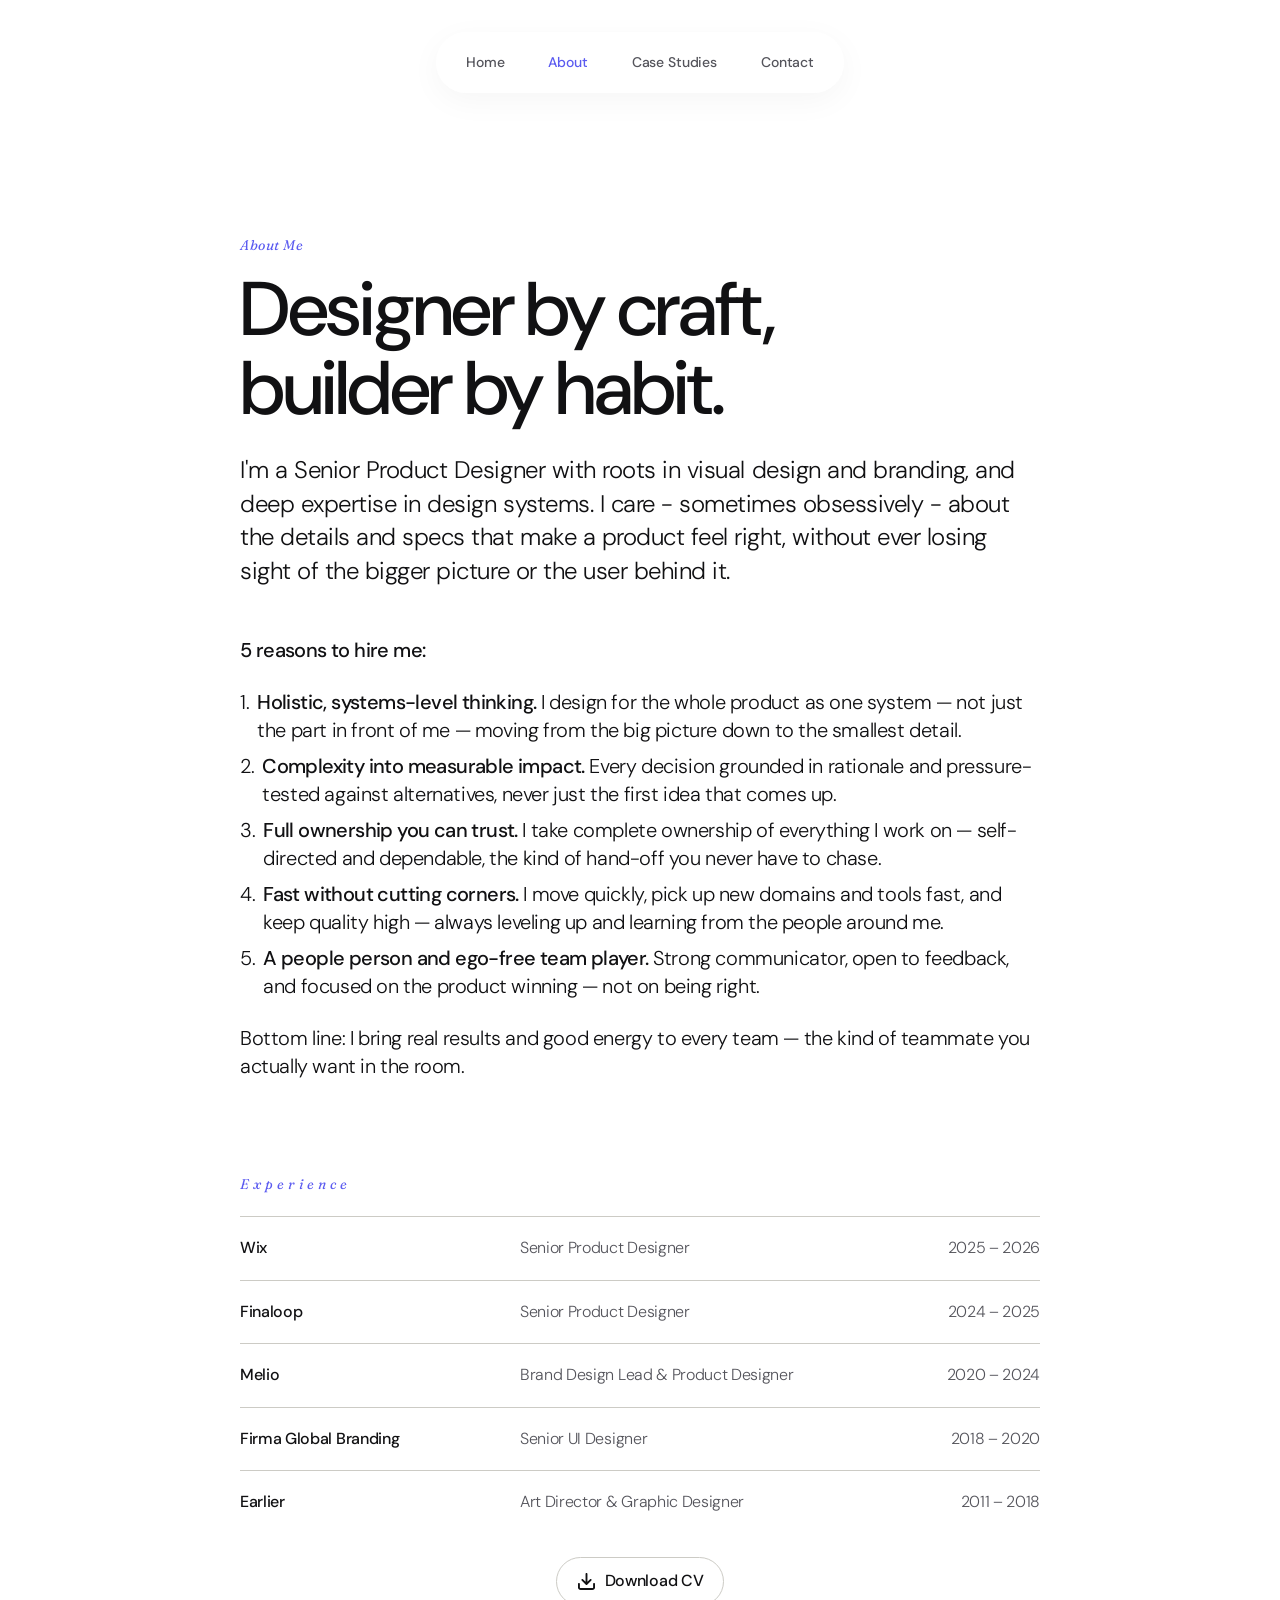
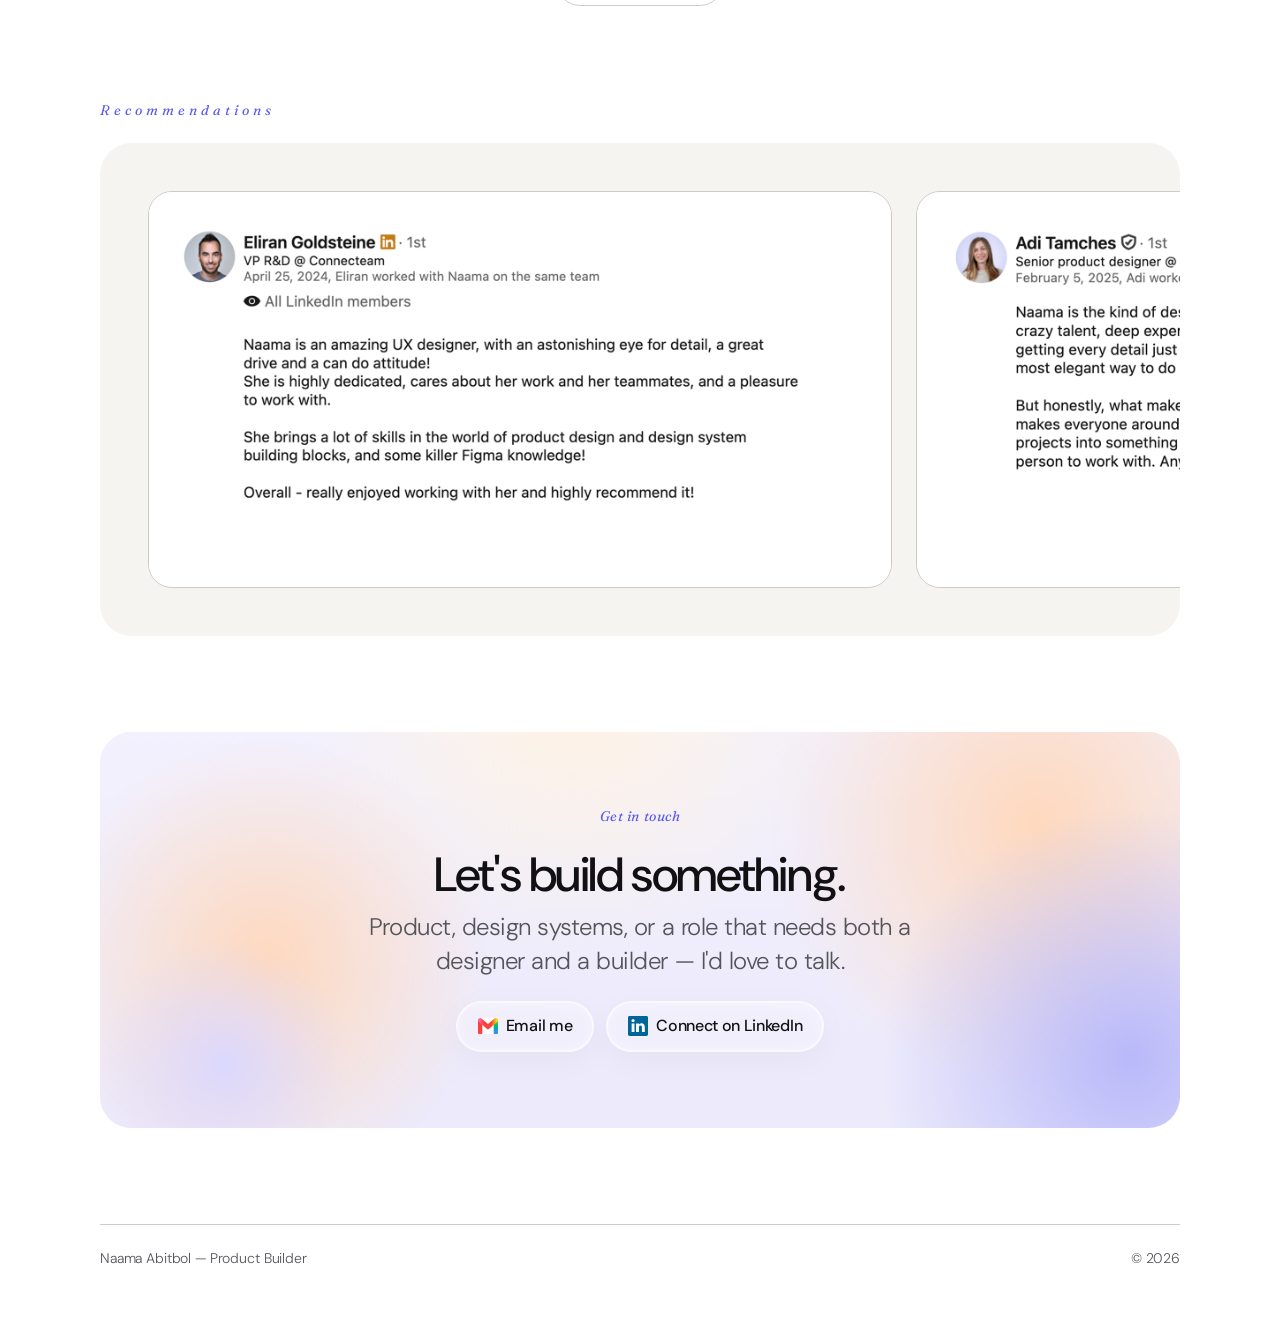
==== about.html @ ee6a1e10 "Hero art: match Figma's 20px side margins; force instant back-scroll (א) Figma sits each header imag" ====
<!DOCTYPE html>
<html lang="en">
<head>
  <meta charset="UTF-8" />
  <meta name="viewport" content="width=device-width, initial-scale=1.0" />
  <title>About — Naama Abitbol</title>
  <link rel="preconnect" href="https://fonts.googleapis.com" />
  <link rel="preconnect" href="https://fonts.gstatic.com" crossorigin />
  <link rel="stylesheet" href="https://fonts.googleapis.com/css2?family=DM+Sans:ital,opsz,wght@0,9..40,300..700;1,9..40,300..700&display=swap" />
  <link rel="stylesheet" href="https://fonts.googleapis.com/css2?family=Fraunces:ital,opsz,SOFT,WONK@1,9..144,0,1&display=swap" />
  <link rel="stylesheet" href="css/tokens.css?v=6" />
  <link rel="stylesheet" href="css/site.css?v=25" />
  <link rel="stylesheet" href="css/components.css?v=7" />
  <link rel="stylesheet" href="css/mobile.css?v=53" />
</head>
<body>

  <div class="nav-wrap">
    <nav class="nav" aria-label="Main">
      <a href="index.html">Home</a>
      <a href="about.html" class="active">About</a>
      <a href="case-studies.html">Case Studies</a>
      <a href="about.html#contact" data-contact-link>Contact</a>
    </nav>
  </div>

  <!-- About intro -->
  <section class="about-intro">
    <div class="heading-block reveal">
      <p class="label-serif">About Me</p>
      <h1 class="h1">Designer by craft, <br />builder by&nbsp;habit.</h1>
    </div>
    <p class="body-1 para reveal">I'm a Senior Product Designer with roots in visual design and branding, and deep expertise in design systems. I care - sometimes obsessively - about the details and specs that make a product feel right, without ever losing sight of the bigger picture or the user behind it.</p>
    <p class="body-2-med reveal" style="margin-top:var(--ml);">5 reasons to hire me:</p>
    <div class="numbered-list reveal">
      <div class="list-item">
        <p class="num">1.</p>
        <p class="text"><strong>Holistic, systems-level thinking.</strong> I design for the whole product as one system — not just the part in front of me — moving from the big picture down to the smallest detail.</p>
      </div>
      <div class="list-item">
        <p class="num">2.</p>
        <p class="text"><strong>Complexity into measurable impact.</strong> Every decision grounded in rationale and pressure-tested against alternatives, never just the first idea that comes up.</p>
      </div>
      <div class="list-item">
        <p class="num">3.</p>
        <p class="text"><strong>Full ownership you can trust.</strong> I take complete ownership of everything I work on — self-directed and dependable, the kind of hand-off you never have to chase.</p>
      </div>
      <div class="list-item">
        <p class="num">4.</p>
        <p class="text"><strong>Fast without cutting corners.</strong> I move quickly, pick up new domains and tools fast, and keep quality high — always leveling up and learning from the people around me.</p>
      </div>
      <div class="list-item">
        <p class="num">5.</p>
        <p class="text"><strong>A people person and ego-free team player.</strong> Strong communicator, open to feedback, and focused on the product winning — not on being right.</p>
      </div>
    </div>
    <p class="body-2 para reveal">Bottom line: I bring real results and good energy to every team — the kind of teammate you actually want in the room.</p>
  </section>

  <!-- Experience -->
  <section class="experience">
    <p class="label-serif reveal">Experience</p>
    <div class="exp-rows reveal">
      <div class="exp-row">
        <p class="company">Wix</p>
        <p class="role">Senior Product Designer</p>
        <p class="years">2025 – 2026</p>
      </div>
      <div class="exp-row">
        <p class="company">Finaloop</p>
        <p class="role">Senior Product Designer</p>
        <p class="years">2024 – 2025</p>
      </div>
      <div class="exp-row">
        <p class="company">Melio</p>
        <p class="role">Brand Design Lead &amp; Product Designer</p>
        <p class="years">2020 – 2024</p>
      </div>
      <div class="exp-row">
        <p class="company">Firma Global Branding</p>
        <p class="role">Senior UI Designer</p>
        <p class="years">2018 – 2020</p>
      </div>
      <div class="exp-row">
        <p class="company">Earlier</p>
        <p class="role">Art Director &amp; Graphic Designer</p>
        <p class="years">2011 – 2018</p>
      </div>
    </div>
    <a class="btn reveal" href="assets/about/Naama Abitbol_CV.pdf" download="Naama Abitbol_CV.pdf"><span class="btn-icon-20"><img src="assets/shared/icons/download-20.svg" alt="" style="width:16.9px;height:16.9px;" /></span>Download CV</a>
  </section>

  <!-- Recommendations -->
  <section class="recs">
    <p class="label-serif reveal">Recommendations</p>
    <div class="reviews reveal">
      <div class="review"><img src="assets/about/Container-1.png" alt="Recommendation 1" loading="lazy" /></div>
      <div class="review"><img src="assets/about/Container-2.png" alt="Recommendation 2" loading="lazy" /></div>
      <div class="review"><img src="assets/about/Container-3.png" alt="Recommendation 3" loading="lazy" /></div>
      <div class="review"><img src="assets/about/Container-4.png" alt="Recommendation 4" loading="lazy" /></div>
      <div class="review"><img src="assets/about/Container.png" alt="Recommendation 5" loading="lazy" /></div>
    </div>
  </section>

  <!-- Contact -->
  <section class="contact-anchor" id="contact">
    <div class="contact-section">
      <div class="contact-content">
        <p class="label-serif">Get in touch</p>
        <div class="contact-body">
          <h2 class="h2-med">Let's build something.</h2>
          <p class="body-1 sub">Product, design systems, or a role that needs both a designer and a builder — I'd love to talk.</p>
        </div>
        <div class="contact-actions">
          <a class="btn btn-plain" href="mailto:naamaabut@gmail.com"><span class="btn-icon-20"><img src="assets/shared/icons/logo-gmail.svg?v=2" alt="" /></span>Email me</a>
          <a class="btn btn-plain" href="https://www.linkedin.com/in/naama-abitbol-475aa8166/" target="_blank" rel="noopener"><span class="btn-icon-20"><img src="assets/shared/icons/logo-linkedin.svg" alt="" /></span>Connect on LinkedIn</a>
        </div>
      </div>
    </div>
  </section>

  <!-- Footer -->
  <div class="footer-margin" style="max-width: 1080px; padding-top: var(--xxl);">
    <footer class="footer">
      <div class="footer-inner">
        <p>Naama Abitbol — Product Builder</p>
        <p>© 2026</p>
      </div>
    </footer>
  </div>

  <script src="js/site.js?v=4"></script>
  <script src="js/fill-button.js"></script>
  <script src="js/contact-glow.js"></script>
  <script src="js/carousel-dots.js"></script>
</body>
</html>
---- css/tokens.css ----
/* ============================================================
   Portfolio 2026 — tokens.css
   1:1 mirror of the Figma file variables (Portfolio-2026,
   hWWzCSASzzsT63rYOD2FqD). Single source of truth — every
   value below traces to a named Figma variable or text style.
   Do not restyle by hand; sync from Figma.
   ============================================================ */

:root {
  /* color */
  --accent: #5B5BF0;          /* accent */
  --ink: #111113;             /* ink */
  --body: #54545B;            /* body */
  --card: #F5F4F1;            /* card */
  --chip: #EFEEEA;            /* chip (Tag Small 329:1299) */
  --line: #CCCBC5;            /* line */
  --pill: #FFFFFF;            /* pill */
  --ground: #FFFFFF;          /* ground */
  --white: #FFFFFF;           /* Basic/White */
  --primary-500: #7547FF;     /* Primary/Primary 500 (Penny DS) */
  --alpha-10: rgba(255, 255, 255, 0.10);  /* Alpha/10% */
  --alpha-25: rgba(255, 255, 255, 0.25);  /* Alpha/25% */
  --alpha-45: rgba(255, 255, 255, 0.45);  /* Alpha/45% */
  --alpha-60: rgba(255, 255, 255, 0.60);  /* Alpha/60% */
  /* glass pills (Navigation 108:1008, Button/Glass 180:1785): inner white rim from top-left + soft inner shade */
  --glass-glow: inset 10px 10px 20px -6px rgba(255, 255, 255, 0.95), inset 30px 30px 60px -10px rgba(255, 255, 255, 0.55), inset -4px -8px 16px -6px rgba(17, 17, 19, 0.06);
  /* frosted-glass recipe: crisp inner highlight + backdrop blur (nav + glass buttons) */
  --glass-bg: rgba(255, 255, 255, 0.20);
  --glass-border-color: rgba(255, 255, 255, 0.60);
  --glass-shadow: inset 0 0 12px rgba(255, 255, 255, 0.3), 0 8px 32px rgba(0, 0, 0, 0.04);
  --glass-blur: blur(12px);

  /* spacing */
  --3xs: 2px;
  --xxs: 4px;
  --xs: 8px;
  --s: 12px;
  --sm: 16px;
  --m: 20px;
  --ml: 24px;
  --l: 32px;
  --xl: 40px;
  --xxl: 48px;
  --max: 72px;

  /* radius */
  --radius-xxs: 4px;
  --radius-xs: 8px;
  --radius-s: 12px;
  --radius-sm: 16px;
  --radius-md: 20px;
  --radius-lg: 24px;
  --radius-xl: 32px;
  --radius-full: 999px;

  /* effects */
  --shadow-card: 0 1px 2px rgba(17, 17, 19, 0.04), 0 12px 40px rgba(17, 17, 19, 0.06);   /* Shadow/Card */
  --shadow-float: 0 6px 16px rgba(30, 25, 60, 0.12), 0 40px 90px rgba(30, 25, 60, 0.28); /* Shadow/Float */
  --shadow-shot: 0 2px 6px rgba(17, 17, 19, 0.08), 0 18px 50px rgba(17, 17, 19, 0.14);   /* Shadow/Shot */
  --shadow-nav: 0 2px 6px rgba(17, 17, 19, 0.08);

  /* hero / contact gradient fills */
  --grad-top: #f3f1fe;
  --grad-bottom: #eceafb;
}

/* ---------- Type ramp (Desktop/*) ---------- */
.display   { font-size: 120px; font-weight: 500; line-height: 1.05; letter-spacing: -0.04em; } /* Desktop/Display */
.h1        { font-size: 76px;  font-weight: 500; line-height: 1.05; letter-spacing: -0.03em; } /* Desktop/Heading/H1 */
.h2        { font-size: 48px;  font-weight: 400; line-height: 1.1;  letter-spacing: -0.01em; } /* Desktop/Heading/H2 */
.h2-med    { font-size: 48px;  font-weight: 500; line-height: 1.1;  letter-spacing: -0.03em; } /* Desktop/Heading/H2 Medium */
.h3        { font-size: 32px;  font-weight: 400; line-height: 1.1;  letter-spacing: -0.02em; } /* Desktop/Heading/H3 */
.h3-med    { font-size: 32px;  font-weight: 500; line-height: 1.1;  letter-spacing: -0.02em; } /* Desktop/Heading/H3 · Medium */
.number    { font-size: 56px;  font-weight: 500; line-height: 1.2;  letter-spacing: -0.03em; } /* Desktop/Number */
.body-1    { font-size: 24px;  font-weight: 300; line-height: 1.4;  letter-spacing: -0.02em; } /* Desktop/Body/Body 1 */
.body-2    { font-size: 20px;  font-weight: 300; line-height: 1.4;  letter-spacing: -0.02em; } /* Desktop/Body/Body 2 */
.body-2-med{ font-size: 20px;  font-weight: 500; line-height: 1.4;  letter-spacing: -0.03em; } /* Desktop/Body/Body 2 Medium */
.body-2-italic { font-size: 20px; font-weight: 300; font-style: italic; line-height: 1.4; letter-spacing: -0.02em; } /* Desktop/Body/Body 2 Italic */
.body-3    { font-size: 16px;  font-weight: 300; line-height: 1.4;  letter-spacing: -0.02em; } /* Desktop/Body/Body 3 */
.body-3-med{ font-size: 16px;  font-weight: 500; line-height: 1.4;  letter-spacing: -0.02em; } /* Desktop/Body/Body 3 Medium */
.label-med { font-size: 14px;  font-weight: 500; line-height: 1.2;  letter-spacing: -0.01em; } /* Desktop/Label/Medium */
.label-reg { font-size: 14px;  font-weight: 300; line-height: 1.4;  letter-spacing: -0.01em; } /* Desktop/Label/Regular */
.caption   { font-size: 12px;  font-weight: 400; line-height: 1.4;  letter-spacing: 0; }       /* Desktop/Label/Caption */
.caption-med { font-size: 12px; font-weight: 500; line-height: 1.4; letter-spacing: 0; }       /* Desktop/Label/Caption Medium */
.label-serif {                                                                                  /* Desktop/Label/Serif */
  font-family: "Fraunces", serif;
  font-style: italic;
  font-size: 14px;
  font-weight: 400;
  line-height: 1.2;
  letter-spacing: 0.04em;
  color: var(--accent);
  font-variation-settings: "SOFT" 0, "WONK" 1;
}
---- css/site.css ----
/* ============================================================
   Portfolio 2026 — site.css
   Layout + shared components. Tokens and the type ramp live in
   tokens.css (1:1 from the Figma variables) — link it first.
   ============================================================ */

/* ---------- Base ---------- */
*, *::before, *::after { box-sizing: border-box; }

html { scroll-behavior: smooth; }

body {
  margin: 0;
  background: var(--ground);
  color: var(--ink);
  font-family: "DM Sans", -apple-system, sans-serif;
  font-optical-sizing: auto;
  -webkit-font-smoothing: antialiased;
  text-rendering: optimizeLegibility;
}

img { display: block; max-width: 100%; }
figure, figcaption { margin: 0; padding: 0; }
p { margin: 0; }
h1, h2, h3, h4 { margin: 0; font-weight: inherit; }
a { color: inherit; text-decoration: none; }
button { font: inherit; border: 0; background: none; padding: 0; cursor: pointer; color: inherit; }

/* ---------- Navigation pill ---------- */
.nav-wrap {
  position: sticky;
  top: 0;
  z-index: 100;
  display: flex;
  justify-content: center;
  align-items: flex-start; /* nav keeps its natural height even in the 0-height overlay variant */
  padding: 32px 0 24px;
  pointer-events: none;
}
.nav-wrap .nav { pointer-events: auto; }
/* overlay variant (Home): fixed so it takes zero flow space — the hero stays full-fold behind it */
.nav-wrap.nav-overlay { position: fixed; top: 0; left: 0; right: 0; height: auto; padding: 32px 0 0; overflow: visible; }
.nav {
  display: flex;
  align-items: center;
  gap: var(--xxs);
  padding: var(--xs);
  background: var(--glass-bg);
  border: 2px solid var(--glass-border-color);
  border-radius: var(--radius-full);
  box-shadow: var(--glass-shadow);
  backdrop-filter: var(--glass-blur);
  -webkit-backdrop-filter: var(--glass-blur);
}
/* .nav a states live in components.css (.Tabs 105:1587) */

/* Buttons + LinkButton live in components.css (180:1618, 178:959) */

/* ---------- Project Card ---------- */
/* Project Card — Figma 329:8184 (rest / hover / pressed) */
.project-card {
  flex: 1 1 0;
  min-width: 1px;
  display: flex;
  flex-direction: column;
}
.project-card:focus:not(:focus-visible) { outline: none; }
/* cover: rounded image; shadow lifts on hover, presses in on click */
.project-card .cover {
  height: 300px;
  border-radius: var(--radius-md);
  background: linear-gradient(to bottom, var(--grad-top), var(--grad-bottom));
  overflow: hidden;
  transition: box-shadow 0.3s ease;
}
.project-card:hover .cover { box-shadow: 0 12px 40px rgba(17, 17, 19, 0.06), 0 1px 2px rgba(17, 17, 19, 0.04); }
.project-card:active .cover { box-shadow: 0 2px 4px rgba(17, 17, 19, 0.08); }
.project-card .cover img { width: 100%; height: 100%; object-fit: cover; transition: transform 0.5s cubic-bezier(0.2, 0.7, 0.2, 1); }
.project-card:hover .cover img { transform: scale(1.03); }
/* composed cover: project shot floating over the gradient */
.project-card .cover.cover-shot { position: relative; }
.project-card .cover.cover-shot img {
  position: absolute;
  left: 50%;
  top: 36px;
  transform: translateX(-50%);
  width: 78%;
  height: auto;
  border-radius: 12px;
  box-shadow: 0 24px 60px rgba(30, 25, 60, 0.22), 0 2px 6px rgba(30, 25, 60, 0.08);
  object-fit: initial;
}
.project-card:hover .cover.cover-shot img { transform: translateX(-50%) translateY(-6px); }
/* phone-style cover: tall portrait shots */
.project-card .cover.cover-shot.cover-phone img { width: 38%; }
/* body: no fill, top padding only */
.project-card .card-body {
  display: flex;
  flex-direction: column;
  align-items: flex-start;
  gap: var(--sm);
  padding-top: var(--ml);
}
.project-card .card-head { display: flex; flex-direction: column; align-items: flex-start; gap: var(--xxs); width: 100%; }
.project-card .card-title-row { display: flex; align-items: center; gap: 10px; width: 100%; }
.project-card .text-block { flex: 1 1 0; min-width: 1px; display: flex; flex-direction: column; align-items: flex-start; gap: var(--xxs); }
.project-card .card-body .desc { color: var(--body); }
/* arrow button: hidden at rest, fades in (bordered) on hover, dark-filled on press */
.project-card .card-arrow {
  flex: none;
  width: 40px; height: 40px;
  border-radius: var(--radius-full);
  display: grid; place-items: center;
  border: 1px solid var(--line);
  background: transparent;
  opacity: 0; transform: translateY(-2px);
  transition: opacity 0.25s ease, transform 0.25s ease, background-color 0.2s ease, border-color 0.2s ease;
}
.project-card .card-arrow img { width: 16px; height: 16px; transition: filter 0.2s ease; }
.project-card:hover .card-arrow { opacity: 1; transform: none; }
.project-card:active .card-arrow { background: var(--ink); border-color: var(--ink); }
.project-card:active .card-arrow img { filter: invert(1); }
.project-card .card-tags { display: flex; gap: var(--xs); align-items: center; flex-wrap: wrap; }

/* ---------- Contact section ---------- */
.contact-anchor {
  width: 100%;
  max-width: 1160px;
  margin: 0 auto;
  padding: var(--xxl) var(--xl);
}
.contact-section {
  position: relative;
  height: 396px;
  border-radius: var(--radius-xl);
  overflow: hidden;
  background:
    radial-gradient(closest-side at 38% -6%, rgba(255, 243, 226, 1), rgba(255, 243, 226, 0) 78%),
    radial-gradient(closest-side at 82% 28%, rgba(255, 217, 190, 0.9), rgba(255, 217, 190, 0) 75%),
    radial-gradient(closest-side at 12% 48%, rgba(255, 217, 190, 0.75), rgba(255, 217, 190, 0) 75%),
    radial-gradient(closest-side at 6% 84%, rgba(220, 217, 255, 0.9), rgba(220, 217, 255, 0) 78%),
    radial-gradient(closest-side at 90% 88%, rgba(185, 185, 250, 0.95), rgba(185, 185, 250, 0) 80%),
    linear-gradient(to bottom, var(--grad-top), var(--grad-bottom));
}
.contact-canvas { position: absolute; inset: 0; width: 100%; height: 100%; }
.contact-content {
  position: absolute;
  inset: 0;
  z-index: 1;
  display: flex;
  flex-direction: column;
  align-items: center;
  justify-content: center;
  gap: var(--ml);
  text-align: center;
}
.contact-content .contact-body {
  display: flex;
  flex-direction: column;
  gap: var(--xs);
  max-width: 560px;
}
.contact-content .sub { color: var(--body); }
.contact-actions { display: flex; gap: 12px; }

/* ---------- Footer ---------- */
.footer-margin { width: 100%; margin: 0 auto; padding-top: var(--max); }
/* Figma Footer 274:7895 — border + labels share the wrapper's 1080px box, no inner padding */
.footer {
  background: #fff;
  border-top: 1px solid var(--line);
  padding: var(--ml) 0 var(--max);
}
.footer-inner {
  display: flex;
  align-items: center;
  justify-content: space-between;
  padding: 0;
  font-size: 14px;
  font-weight: 300;
  line-height: 1.4;
  letter-spacing: -0.01em;
  color: var(--body);
}

/* ---------- Scroll reveal (micro) ---------- */
.reveal {
  opacity: 0;
  transform: translateY(24px);
  transition: opacity 0.7s ease, transform 0.7s cubic-bezier(0.2, 0.7, 0.2, 1);
}
.reveal.in { opacity: 1; transform: none; }

@media (prefers-reduced-motion: reduce) {
  .reveal { opacity: 1; transform: none; transition: none; }
  html { scroll-behavior: auto; }
}

/* ============================================================
   HOME
   ============================================================ */
.hero {
  position: relative;
  /* full fold at every viewport (svh = stable height under mobile browser chrome) */
  height: 100vh;
  height: 100svh;
  min-height: 480px;
  overflow: hidden;
  background: linear-gradient(to bottom, var(--grad-top), var(--grad-bottom));
}
.hero-canvas { position: absolute; inset: 0; width: 100%; height: 100%; }
/* CSS fallback glows if canvas JS fails; hidden once canvas is live */
.hero-glows { position: absolute; inset: 0; pointer-events: none; }
.hero.canvas-live .hero-glows { display: none; }
.hero-glows .glow { position: absolute; border-radius: 50%; filter: blur(60px); }
.glow-cream       { left: 12.5%; top: -25.7%; width: 62.5%; height: 91%;  background: rgba(255, 243, 226, 0.9); }
.glow-peach       { left: 52.8%; top: 5.7%;   width: 52.8%; height: 80%;  background: rgba(255, 217, 190, 0.8); }
.glow-peach-2     { left: -6.3%; top: 23.7%;  width: 52.8%; height: 80%;  background: rgba(255, 217, 190, 0.8); }
.glow-lilac       { left: -11.1%; top: 40%;   width: 47.2%; height: 85.7%; background: rgba(220, 217, 255, 0.9); }
.glow-periwinkle  { left: 68.1%; top: 60%;    width: 38.9%; height: 62.9%; background: rgba(185, 185, 250, 0.9); }


.hero-intro {
  position: absolute;
  left: 50%;
  top: 50%;
  transform: translate(-50%, -50%);
  width: min(1080px, 90%);
  display: flex;
  flex-direction: column;
  align-items: center;
  gap: var(--sm);
  text-align: center;
  z-index: 10;
  pointer-events: none;
}
.hero-profile {
  width: 120px;
  height: 120px;
  border-radius: var(--radius-full);
  object-fit: cover;
  box-shadow: 0 40px 90px rgba(30, 25, 60, 0.28), 0 6px 16px rgba(30, 25, 60, 0.12);
}
.hero-lines {
  display: flex;
  flex-direction: column;
  gap: var(--3xs);
  width: 100%;
}

/* hero header entrance (preserved animation language) */
.hero-profile,
.hero-intro .line-1,
.hero-intro .line-2 {
  opacity: 0;
  transform: translateY(28px);
  animation: hero-rise 0.9s cubic-bezier(0.16, 1, 0.3, 1) forwards;
}
.hero-intro .line-1 { animation-delay: 0.08s; }
.hero-intro .line-2 { animation-delay: 0.18s; }
@keyframes hero-rise {
  to { opacity: 1; transform: none; }
}

/* physics chips canvas sits above gradient, below nav */
.chips-canvas { position: absolute; inset: 0; width: 100%; height: 100%; z-index: 20; }
/* hidden DOM chips used for measurement / no-JS fallback */
.chips-measure {
  position: absolute;
  top: 0; left: 0;
  visibility: hidden;
  pointer-events: none;
  display: flex;
  flex-wrap: wrap;
  gap: var(--xs);
}
.logo-chip {
  display: inline-flex;
  align-items: center;
  gap: var(--s);
  padding: var(--xs) var(--ml) var(--xs) var(--xs);
  border-radius: var(--radius-full);
  background: rgba(255, 255, 255, 0.45);
  box-shadow: 0 2px 6px rgba(17, 17, 19, 0.08);
  white-space: nowrap;
}
.logo-chip .logo-circle {
  width: 64px; height: 64px;
  border-radius: 50%;
  background: #fff;
  display: grid;
  place-items: center;
  flex: none;
  overflow: hidden;
}
.logo-chip .logo-circle img { width: 34.9px; height: 34.9px; object-fit: contain; }
.logo-chip .logo-plain { width: 64px; height: 64px; flex: none; }
.logo-chip .logo-plain img { width: 100%; height: 100%; }
.logo-chip .chip-label {
  font-size: 32px;
  font-weight: 500;
  line-height: 1.1;
  letter-spacing: -0.02em;
  color: var(--ink);
}
/* reduced-motion fallback: chips shown as a static row at the hero base */
.chips-measure.chips-static {
  visibility: visible;
  top: auto;
  bottom: var(--ml);
  left: 50%;
  transform: translateX(-50%) scale(0.62);
  transform-origin: bottom center;
  width: 150%;
  justify-content: center;
  z-index: 20;
}

/* Selected work */
.selected-work {
  background: #fff;
  display: flex;
  flex-direction: column;
  align-items: center;
  gap: var(--xxl);
  padding: var(--max) 0 0;
}
.home-bio {
  max-width: 800px;
  width: 100%;
  padding: var(--xxl) 0;
  display: flex;
  flex-direction: column;
  align-items: center;
  gap: var(--xxl);
}
.home-bio p { color: var(--ink); text-align: left; width: 100%; } /* Figma 190:1072 */
.work-content {
  width: 100%;
  max-width: 1160px;
  padding: 0 var(--xl);
  display: flex;
  flex-direction: column;
  align-items: center;
  gap: var(--ml);
}
.work-content .btn { margin-top: var(--ml); }
.work-header {
  width: 100%;
  max-width: 1080px;
  display: flex;
  flex-direction: column;
  align-items: flex-start;
  gap: var(--sm);
}
.work-cards {
  width: 100%;
  max-width: 1080px;
  display: flex;
  align-items: stretch;
  gap: var(--xxl);
}

/* ============================================================
   ABOUT
   ============================================================ */
.about-intro {
  width: 100%;
  max-width: 800px;
  margin: 0 auto;
  padding: 120px 0 var(--xxl);
  display: flex;
  flex-direction: column;
  gap: var(--ml);
}
.about-intro .heading-block { display: flex; flex-direction: column; gap: var(--sm); }
.about-intro p.para { color: var(--ink); }
.about-intro .body-2-med { font-size: 20px; font-weight: 500; line-height: 1.4; letter-spacing: -0.03em; color: var(--ink); }

.numbered-list { display: flex; flex-direction: column; gap: var(--xs); }
.numbered-list .list-item { display: flex; gap: var(--xs); align-items: flex-start; }
.numbered-list .num { font-size: 20px; font-weight: 300; line-height: 1.4; letter-spacing: -0.02em; color: var(--ink); white-space: nowrap; }
.numbered-list .text { flex: 1; font-size: 20px; font-weight: 300; line-height: 1.4; letter-spacing: -0.02em; color: var(--ink); }
.numbered-list .text strong { font-weight: 500; letter-spacing: -0.03em; }

/* Recommendations strip */
.recs {
  width: 100%;
  max-width: 1160px;
  margin: 0 auto;
  padding: var(--xxl) var(--xl);
  display: flex;
  flex-direction: column;
  gap: var(--ml);
}
.recs .label-serif { letter-spacing: 4px; }
.reviews {
  background: var(--card);
  border-radius: var(--radius-xl);
  padding: var(--xxl);
  display: flex;
  gap: var(--ml);
  overflow-x: auto;
  scroll-snap-type: x mandatory;
  /* keep snap points inside the 48px padding (otherwise the first card snaps flush to the edge) */
  scroll-padding: 0 var(--xxl);
  -webkit-overflow-scrolling: touch;
}
.reviews::-webkit-scrollbar { height: 8px; }
.reviews::-webkit-scrollbar-thumb { background: var(--line); border-radius: 999px; }
.reviews .review {
  flex: none;
  width: 744px;
  max-width: 82vw;
  border: 1px solid var(--line);
  border-radius: var(--radius-lg);
  overflow: hidden;
  scroll-snap-align: start;
  background: #fff;
}
.reviews .review img { display: block; width: 100%; height: auto; }

.experience {
  width: 100%;
  max-width: 800px;
  margin: 0 auto;
  padding: var(--xxl) 0;
  display: flex;
  flex-direction: column;
  align-items: center;
  gap: var(--ml);
}
.experience .label-serif { width: 100%; letter-spacing: 4px; }
.exp-rows { width: 100%; }
.exp-row {
  display: flex;
  align-items: flex-start;
  padding: 20px 0;
  border-top: 1px solid var(--line);
  font-size: 16px;
  line-height: 1.4;
  letter-spacing: -0.02em;
  transition: background-color 0.25s ease;
}
.exp-row:hover { background: linear-gradient(to right, transparent, rgba(245, 244, 241, 0.8) 12%, rgba(245, 244, 241, 0.8) 88%, transparent); }
.exp-row .company { width: 280px; font-weight: 500; color: var(--ink); }
.exp-row .role { flex: 1; font-weight: 300; color: var(--body); }
.exp-row .years { width: 120px; text-align: right; font-weight: 300; color: var(--body); }

/* ============================================================
   CASE STUDIES
   ============================================================ */
.cs-header {
  width: 100%;
  max-width: 800px;
  margin: 0 auto;
  padding: 120px 0 var(--xxl);
  display: flex;
  flex-direction: column;
  gap: var(--ml);
}
.cs-header .heading-block { display: flex; flex-direction: column; gap: var(--sm); }
.cs-header .sub { color: var(--ink); }
.cs-grid {
  width: 100%;
  max-width: 1160px;
  margin: 0 auto;
  padding: var(--xxl) var(--xl);
  display: flex;
  flex-direction: column;
  align-items: center;
  gap: var(--xxl);
}
.cs-row {
  width: 100%;
  max-width: 1080px;
  display: flex;
  align-items: stretch;
  gap: var(--xxl);
}
/* last row with a single card keeps half width, left-aligned */
.cs-row.single { justify-content: flex-start; }
.cs-row.single .project-card { flex: 0 1 calc((100% - var(--xxl)) / 2); }

/* ============================================================
   Responsive — mobile adaptation from the same tokens
   ============================================================ */
@media (max-width: 900px) {
  .display { font-size: 64px; letter-spacing: -0.05em; }
  .h1 { font-size: 48px; }
  .h2, .h2-med { font-size: 36px; }
  .body-1 { font-size: 20px; }

  .work-cards, .cs-row { flex-direction: column; }
  .home-bio, .about-intro, .experience, .cs-header { padding-left: var(--ml); padding-right: var(--ml); }
  .footer { width: calc(100% - 48px); margin: 0 auto; }
  .contact-anchor { padding: 0 var(--ml); }
  .contact-content { padding: 0 var(--ml); }
  .contact-content .contact-body { max-width: 100%; }
  .contact-actions { flex-wrap: wrap; justify-content: center; }
  .exp-row { flex-wrap: wrap; gap: 4px; }
  .exp-row .company { width: 100%; }
  .exp-row .role { flex: 1 1 auto; }
  .exp-row .years { width: auto; }
}
@media (max-width: 540px) {
  .display { font-size: 48px; letter-spacing: -0.03em; }
  .h1 { font-size: 40px; }
  .h2, .h2-med { font-size: 32px; }
  .h3, .h3-med { font-size: 24px; }
  .body-1 { font-size: 20px; }
  .hero-profile { width: 96px; height: 96px; }
  .nav a { padding: var(--s) var(--sm); }
  .contact-section { height: auto; padding: var(--max) 0; }
  .contact-content { position: relative; inset: auto; padding: 0 var(--sm); }
  .contact-actions { flex-wrap: wrap; justify-content: center; }
}

/* ---------- Small phones (iPhone 13+, Android 360-430) ---------- */
@media (max-width: 400px) {
  .nav { gap: 0; padding: 6px; }
  .nav a { padding: 10px 12px; font-size: 13px; }
}
@media (max-width: 480px) {
  .about-intro { padding-top: 96px; }
  .cs-header { padding-top: 96px; }
  .home-bio p { text-align: left; }
  .selected-work { padding-top: var(--xxl); }
  .work-cards { flex-direction: column; }
  .reviews { padding: var(--sm); gap: var(--sm); scroll-padding: 0 var(--sm); }
  .reviews .review { max-width: 88vw; }
  .recs { padding: var(--l) var(--sm); }
  .contact-anchor { padding: var(--l) var(--sm); }
  .footer { width: calc(100% - 32px); margin: 0 auto; padding: var(--ml) 0 var(--l); }
  .footer-margin { padding-top: var(--l) !important; }
  .exp-row { font-size: 15px; }
  .cs-grid { padding: var(--l) var(--sm); }
  .cs-row { flex-direction: column; }
}
---- css/components.css ----
/* ============================================================
   Portfolio 2026 — components.css
   Component library, 1:1 from the Figma "Components" section
   (158:237). Every state below maps to a Figma variant:
   - Button        180:1618  Size=Small/Large · Type=Default/Glass · State=Default/Hover
   - .Tabs         105:1587  State=Default/Hover/selected
   - LinkButton    178:959   State=Default/Hover/Pressed
   - ButtonIcon    107:1702  State=Default/hover/pressed
   - Tag           103:17773 · Coaunter 106:1606
   Hover fill animation (cursor-origin clip-path) — js/fill-button.js.
   ============================================================ */

/* ---------- Button (pill) ---------- */
.btn {
  display: inline-flex;
  align-items: center;
  gap: var(--xs);
  padding: var(--s) var(--m);
  border-radius: var(--radius-full);
  background: var(--pill);
  border: 1px solid var(--line);
  font-size: 16px;
  font-weight: 500;
  line-height: 1.4;
  letter-spacing: -0.02em;
  color: var(--ink);
  position: relative;
  overflow: hidden;
  isolation: isolate;
  cursor: pointer;
  -webkit-tap-highlight-color: transparent;
  transition: color 0.2s ease, border-color 0.2s ease, transform 0.18s cubic-bezier(0.2, 0.7, 0.3, 1.2);
}
/* Size=Large */
.btn.btn-lg { padding: var(--s) var(--ml); gap: var(--s); font-size: 24px; }
/* cursor-origin fill layer (js/fill-button.js) */
.btn .btn-fill {
  position: absolute;
  inset: 0;
  z-index: 0;
  background: var(--ink);
  clip-path: circle(0px at 50% 50%);
  pointer-events: none;
  will-change: clip-path;
}
.btn .btn-label {
  position: relative;
  z-index: 1;
  display: inline-flex;
  align-items: center;
  gap: inherit;
}
/* State=Hover (Type=Default): ink fill, ground label */
.btn:hover { color: var(--ground); }
.btn:hover .btn-icon img,
.btn:hover .btn-icon-20 img { filter: invert(1); }
.btn .btn-icon img, .btn .btn-icon-20 img { transition: filter 0.2s ease; }
.btn:active { transform: scale(0.97); }
/* Type=Glass: transparent → pill-white fill on hover; brand icons stay colored */
/* Glass (180:1785): glass pill — Alpha/10 fill + inner rim glow, like the Navigation pills */
.btn.btn-plain {
  background: var(--glass-bg);
  border: 2px solid var(--glass-border-color);
  color: var(--ink);
  box-shadow: var(--glass-shadow);
  backdrop-filter: var(--glass-blur);
  -webkit-backdrop-filter: var(--glass-blur);
}
.btn.btn-plain .btn-fill { background: var(--pill); }
.btn.btn-plain:hover { color: var(--ink); }
.btn.btn-plain:hover .btn-icon img,
.btn.btn-plain:hover .btn-icon-20 img { filter: none; }
/* fallback when JS didn't attach the fill layer */
.btn:not(.has-fill):hover { background: var(--ink); }
.btn.btn-plain:not(.has-fill):hover { background: var(--pill); }

.btn .btn-icon { width: 16px; height: 16px; display: grid; place-items: center; flex: none; }
.btn .btn-icon img { width: 100%; height: 100%; }
.btn .btn-icon-20 { width: 20px; height: 20px; display: grid; place-items: center; flex: none; }
.btn .btn-icon-20 img { width: 100%; height: 100%; object-fit: contain; }
.btn:hover .arrow-nudge { transform: translateX(2px); }
.arrow-nudge { transition: transform 0.2s ease; }

/* ---------- .Tabs (navigation items) ---------- */
.nav a {
  display: block;
  padding: var(--s) var(--m);
  border-radius: var(--radius-full);
  font-size: 14px;
  font-weight: 500;
  line-height: 1.2;
  letter-spacing: -0.01em;
  color: var(--body);
  transition: color 0.2s ease, background-color 0.2s ease, transform 0.15s ease;
}
/* State=Hover: ink text (no background, per 184:2236) */
.nav a:hover { color: var(--ink); }
.nav a:active { transform: scale(0.96); }
/* State=selected */
.nav a.active { background: var(--alpha-60); color: var(--accent); }

/* ---------- LinkButton (Read case study) ---------- */
.link-btn {
  display: inline-flex;
  align-items: center;
  gap: var(--xxs);
  font-size: 14px;
  font-weight: 500;
  line-height: 1.2;
  letter-spacing: -0.01em;
  color: var(--ink);
  transition: color 0.15s ease;
}
.link-btn .icon { width: 16px; height: 16px; display: grid; place-items: center; transition: transform 0.2s ease; }
/* arrow as currentColor mask so it follows the label color in every state (Figma 178:956) */
.link-btn .icon img { display: none; }
.link-btn .icon::after {
  content: '';
  width: 10.83px; height: 10.83px;
  background: currentColor;
  -webkit-mask: url("../assets/shared/icons/arrow-right-s.svg") center / contain no-repeat;
  mask: url("../assets/shared/icons/arrow-right-s.svg") center / contain no-repeat;
}
/* State=Hover: arrow nudge only (no underline) */
.link-btn, .link-btn:hover, .link-btn:active,
.project-card:hover .link-btn, .project-card:active .link-btn { text-decoration: none; }
.link-btn:hover .icon, .project-card:hover .link-btn .icon { transform: translateX(3px); }
/* State=Pressed: accent label + accent arrow (no underline) */
.link-btn:active, .project-card:active .link-btn { color: var(--accent); }

/* ---------- Scroll arrows for sideways galleries ---------- */
.scroll-wrap { position: relative; width: 100%; --fade-bg: var(--card); }
/* soft edge fade (in the card's bg color) so scrollable content doesn't cut off sharply */
.scroll-wrap::before, .scroll-wrap::after {
  content: ''; position: absolute; top: 0; bottom: 0; width: 64px;
  z-index: 4; pointer-events: none; opacity: 0; transition: opacity 0.25s ease;
}
.scroll-wrap::before { left: 0; background: linear-gradient(to right, var(--fade-bg), rgba(0,0,0,0)); }
.scroll-wrap::after { right: 0; background: linear-gradient(to left, var(--fade-bg), rgba(0,0,0,0)); }
.scroll-wrap.can-prev::before { opacity: 1; }
.scroll-wrap.can-next::after { opacity: 1; }
.scroll-arrow {
  position: absolute; top: 50%; transform: translateY(-50%);
  z-index: 5;
  width: 40px; height: 40px;
  border: 0; border-radius: var(--radius-full);
  background: rgba(255, 255, 255, 0.85);
  box-shadow: var(--shadow-nav);
  display: grid; place-items: center;
  cursor: pointer;
  opacity: 0; pointer-events: none;
  transition: opacity 0.25s ease, background-color 0.2s ease;
}
.scroll-arrow.show { opacity: 1; pointer-events: auto; }
.scroll-arrow:hover { background: #fff; }
.scroll-arrow.prev { left: 12px; }
.scroll-arrow.next { right: 12px; }
.scroll-arrow::after {
  content: '';
  width: 16px; height: 16px;
  background: var(--ink);
  -webkit-mask: url("../assets/shared/icons/arrow-right-16.svg") center / contain no-repeat;
  mask: url("../assets/shared/icons/arrow-right-16.svg") center / contain no-repeat;
}
.scroll-arrow.prev::after {
  -webkit-mask-image: url("../assets/shared/icons/arrow-left-16.svg");
  mask-image: url("../assets/shared/icons/arrow-left-16.svg");
}

/* ---------- ButtonIcon (40px circle, back arrow) ---------- */
.btn-icon-40 {
  width: 40px; height: 40px;
  border-radius: var(--radius-full);
  display: grid;
  place-items: center;
  flex: none;
  background: rgba(0, 0, 0, 0);
  transition: background-color 0.2s ease, border-color 0.2s ease, transform 0.15s cubic-bezier(0.2, 0.7, 0.3, 1.2);
}
/* Style=glass (107:1702 default): transparent → hover white 45% → pressed white 85% */
.page-nav:hover .btn-icon-40, .btn-icon-40:hover { background: var(--alpha-45); }
.page-nav:active .btn-icon-40, .btn-icon-40:active { background: rgba(255, 255, 255, 0.85); }
/* press micro-feedback (both styles), like the other buttons */
.btn-icon-40:active { transform: scale(0.92); }
/* Style=default (107:1701): bordered → hover chip → pressed line */
.btn-icon-40.style-default { border: 1px solid var(--line); background: transparent; }
.btn-icon-40.style-default:hover { background: var(--chip); border-color: var(--chip); }
.btn-icon-40.style-default:active { background: var(--line); border-color: var(--line); }

/* ---------- Tag ---------- */
.tag {
  display: inline-flex;
  align-items: center;
  justify-content: center;
  height: 33px;
  padding: var(--xs) var(--s);
  border-radius: var(--radius-full);
  background: var(--alpha-45);
  font-size: 14px;
  font-weight: 500;
  line-height: 1.2;
  letter-spacing: -0.01em;
  color: var(--body);
  white-space: nowrap;
}

/* ---------- Tag Small (329:1299): chip-bg pill, 12px medium ---------- */
.tag-small {
  display: inline-flex;
  align-items: center;
  justify-content: center;
  padding: var(--3xs) var(--xs);
  background: var(--chip);
  border-radius: var(--radius-full);
  font-size: 12px;
  font-weight: 500;
  line-height: 1.4;
  letter-spacing: 0;
  color: var(--body);
  white-space: nowrap;
}

/* ---------- Coaunter (22px accent circle) ---------- */
.coaunter {
  flex: none;
  width: 22px; height: 22px;
  border-radius: var(--radius-full);
  background: var(--accent);
  color: var(--pill);
  display: grid;
  place-items: center;
  font-size: 12px;
  font-weight: 600;
  line-height: 18px;
}

@media (prefers-reduced-motion: reduce) {
  .btn .btn-fill { display: none; }
  .btn:hover { background: var(--ink); }
  .btn.btn-plain:hover { background: var(--pill); }
}
---- css/mobile.css ----
/* ============================================================
   mobile.css — mobile implementation of the Figma 375 screens.
   Loads LAST (after components.css) so these overrides win the
   cascade. Desktop is untouched: every rule lives inside a
   max-width media query.

   IMPORTANT — Figma "Mobile mode" resolves the spacing/radius
   tokens to SMALLER values than the code's (desktop) tokens.css.
   These rules therefore use the explicit Mobile-mode px values,
   NOT the same-named code tokens. Mobile-mode scale:
     xxs 4 · xs 6 · s 8 · sm 12 · m 16 · ml 20 · l 24 · xl 32
     · xxl 36 · max 54   |   radius: xs 6 · sm 12 · md 16 · full 999
   ============================================================ */

/* Case-study captions carry a mobile-specific short label (.cap-mobile)
   next to the desktop-length copy (.cap-desktop). Hide the short label
   everywhere by default; the phone media query below swaps them. This is
   the ONE top-level rule in this file — it only affects new classes that
   exist on the case-study pages, so desktop is untouched. */
.cap-mobile { display: none; }

/* Carousel scroll-pagination dots (built by js/carousel-dots.js) exist
   only on the phone; on desktop the arrow controls stay. */
.dots-pagination { display: none; }

/* ============================================================
   01 · Home — 375  (Figma frame 438:7741)
   ============================================================ */
@media (max-width: 640px) {

  /* ---- Nav: mobile component (Figma 438:7782) ----
     Full-width bar (white 10%, soft shadow), tabs spread edge-to-edge,
     only the active tab is a filled pill. Bar + tabs pad py-sm(12)
     px-m(16) → ~62px tall, matching the design. */
  .nav-wrap.nav-overlay { padding: 0; }
  .nav {
    width: 100%;
    justify-content: space-between;
    gap: 0;
    padding: 12px 16px;               /* py-sm 12 · px-m 16 */
    background: var(--alpha-10);
    border: 0;
    border-radius: 0;
    box-shadow: 0 2px 6px rgba(17, 17, 19, 0.08);
  }
  .nav a {
    padding: 12px 16px;               /* py-sm 12 · px-m 16 */
    font-size: 12px;
    white-space: nowrap;
  }
  .nav a.active {
    background: var(--alpha-45);
    border-radius: var(--radius-full);
  }

  /* ---- Hero: lift the intro so the chips get room below it ---- */
  .hero-intro { top: 42%; width: 92%; gap: 8px; }
  .hero-profile { width: 104px; height: 104px; }

  /* ---- Main Container (Figma 438:7758): py-xxl(36), gap-max(54) ---- */
  .selected-work {
    padding-top: 36px;
    padding-bottom: 36px;
    gap: 54px;                        /* gap between Bio and Selected Work */
  }

  /* ---- Bio (438:7759): 20px side margins (ml), own gap-24, no vertical
     padding (the container's py-36 owns the top/bottom). ---- */
  .home-bio { padding: 0 20px; gap: 24px; }
  .home-bio p { text-align: left; }

  /* ---- Selected Work (438:7762): 20px margins, gap-m(16) ---- */
  .work-content { padding-left: 20px; padding-right: 20px; gap: 16px; }
  .work-header { gap: 6px; }          /* eyebrow → "Selected work" (xs) */
  .work-cards { gap: 24px; }          /* between the two cards (l) */
  .work-content > .btn { margin-top: 0; }  /* the 16px section gap owns it */

  /* ---- Project card cover (I438:7767;333:1618): image aspect + radius/md(16) ----
     Desktop pins .cover to 300px; on a 335-wide phone card that over-crops
     the 1032×600 mockup. Follow the image's native 1.72:1 and round to 16. */
  .project-card .cover {
    height: auto;
    aspect-ratio: 1032 / 600;
    border-radius: 16px;              /* radius/md */
  }

  /* ---- Primary buttons: fill the container, label centered
     (Figma 438:7761 Read More / 438:7769 View All). ---- */
  .home-bio .btn,
  .work-content > .btn {
    width: 100%;
    justify-content: center;
  }

  /* ---- Contact: two round icon-only buttons (52×52), centered ----
     Figma 438:7776 — Gmail + LinkedIn as circular glass pills, no text.
     font-size:0 collapses the bare label text node; the .btn-icon-20
     keeps its fixed size so the icon survives. */
  .contact-actions { justify-content: center; gap: 16px; }
  .contact-actions .btn.btn-plain {
    width: 52px;
    height: 52px;
    padding: 0;
    gap: 0;
    border-radius: 50%;
    font-size: 0;
    justify-content: center;
  }
  .contact-actions .btn.btn-plain .btn-icon-20 { width: 22px; height: 22px; }

  /* ---- Contact card (438:7771): radius/md(16), py-xl(32) px-ml(20)
     internal padding, gap-l(24), 20px side margins. ---- */
  .contact-anchor { padding-left: 20px; padding-right: 20px; }
  .contact-content { padding: 0; gap: 24px; }
  .contact-content .contact-body { gap: 8px; }   /* heading → description (s) */
  .contact-section {
    padding: 32px 20px;               /* py-xl 32 · px-ml 20 (was 72/0) */
    border-radius: 16px;              /* radius/md (was 20) */
    background:
      radial-gradient(194px 247px at 82% 8%,  rgba(255, 217, 190, 1), rgba(255, 217, 190, 0) 62%),
      radial-gradient(184px 223px at 10% 20%, rgba(220, 217, 255, 1), rgba(220, 217, 255, 0) 60%),
      radial-gradient(234px 274px at 55% 92%, rgba(185, 185, 250, 1), rgba(185, 185, 250, 0) 58%),
      radial-gradient(134px 171px at 38% 40%, rgba(255, 243, 226, 1), rgba(255, 243, 226, 0) 70%),
      linear-gradient(180deg, #f3f1fe 0%, #eceafb 100%);
  }

  /* ---- Footer: centered + stacked (name over © 2026) — Figma 438:7779 ---- */
  .footer-inner {
    flex-direction: column;
    align-items: center;
    justify-content: center;
    gap: 4px;
    text-align: center;
  }
}

/* ============================================================
   02 · About — 375  (Figma frame 438:7807)
   Contact card, footer and nav are shared with Home (rules above).
   ============================================================ */
@media (max-width: 640px) {

  /* Nav becomes a fixed overlay on the sticky-nav pages too, so the header
     wash runs up behind the translucent bar (no white strip above it). */
  .nav-wrap { position: fixed; top: 0; left: 0; right: 0; z-index: 100; padding: 0; }

  /* ---- Header (438:7808): lavender top wash, 48px heading ----
     pt-96 clears the overlay nav; pb-xxl(36); px-ml(20); gap-sm(12). */
  .about-intro {
    padding: 96px 20px 36px;
    gap: 12px;
    background: linear-gradient(180deg, #f3f1fe 0%, rgba(255, 255, 255, 0) 520px);
  }
  .about-intro .h1 { font-size: 48px; line-height: 1.05; letter-spacing: -0.01em; }
  /* Drop the desktop <br> so the heading wraps naturally on mobile:
     "Designer by / craft, builder / by habit." (matches the design). */
  .about-intro .h1 br { display: none; }
  .about-intro .body-2-med { font-size: 16px; }

  /* ---- Reasons list: 16px, bold title on its own line (438:7815) ---- */
  .numbered-list { gap: 16px; }       /* between reason blocks (m) */
  .numbered-list .num,
  .numbered-list .text { font-size: 16px; }
  .numbered-list .text strong { display: block; }
  .about-intro .body-2.para { font-size: 16px; }

  /* ---- Experience (438:7828): gap-m(16), rows [company … year] / [role] ---- */
  .experience { padding-left: 20px; padding-right: 20px; gap: 16px; }
  .exp-row {
    display: grid;
    grid-template-columns: 1fr auto;
    grid-template-areas:
      "company year"
      "role    role";
    column-gap: 8px;
    row-gap: 2px;
    padding: 14px 0;                  /* Figma py-14 (explicit) */
    align-items: baseline;
    font-size: 16px;
  }
  .exp-row .company { grid-area: company; width: auto; }
  .exp-row .years { grid-area: year; width: auto; font-size: 12px; }
  .exp-row .role { grid-area: role; }
  /* Rows aren't clickable — kill the hover background (it sticks after a
     tap on touch and reads as a selectable/interactive state). */
  .exp-row:hover { background: none; }
  .experience > .btn { width: 100%; justify-content: center; }

  /* ---- Recommendations (438:7861): bare cards, no wrapper box ----
     Figma: eyebrow gap-m(16) to a row of fixed 320×175 cards, gap-s(8),
     radius/sm(12), 1px line border, image object-cover; the next card
     peeks off the right edge. No grey container. */
  .recs { padding-left: 20px; padding-right: 0; gap: 16px; }
  .reviews {
    background: transparent;
    border-radius: 0;
    padding: 0 20px 0 0;              /* first card at the 20px gutter; last card gets 20px */
    gap: 8px;
    scroll-padding-left: 0;
  }
  .reviews .review {
    flex: none;
    width: 320px;
    max-width: none;
    height: 175px;
    border: 1px solid var(--line);
    border-radius: 12px;             /* radius/sm */
  }
  .reviews .review img { width: 100%; height: 100%; object-fit: cover; }

  /* Section eyebrows: desktop widens these to 4px; the mobile serif label
     tracks tight (~0.56px on 14px), so pull them back in. */
  .experience .label-serif,
  .recs .label-serif { letter-spacing: 0.04em; }
}

/* ============================================================
   03 · Case Studies — 375  (Figma frame 438:7783)
   Header mirrors the About header; project cards, contact card,
   footer and nav are shared with Home/About (rules above).
   ============================================================ */
@media (max-width: 640px) {

  /* ---- Header (438:7784): lavender top wash, H1 48px, gap-sm(12) ----
     pt-96 clears the overlay nav; px-ml(20); pb-xxl(36). */
  .cs-header {
    padding: 96px 20px 36px;
    gap: 12px;
    background: linear-gradient(180deg, #f3f1fe 0%, rgba(255, 255, 255, 0) 520px);
  }
  .cs-header .heading-block { gap: 12px; }   /* eyebrow → heading (sm) */
  .cs-header .h1 { font-size: 48px; line-height: 1.05; letter-spacing: -0.01em; }

  /* ---- Grid (438:7788): a single column of 335px cards, py-xxl(36)
     px-ml(20), gap-ml(20) between every card. ---- */
  .cs-grid { padding: 36px 20px; gap: 20px; }
  .cs-row { flex-direction: column; gap: 20px; }
  .cs-row .project-card { flex: none; width: 100%; }
}

/* ============================================================
   04 · Case study pages — 375  (Wixel: Figma frame 438:7882)
   Rebuilt from the Figma mobile export (ground-truth tokens), section
   by section. Mobile-mode px: 3xs2 xxs4 xs6 s8 sm12 m16 ml20 l24 xl32
   xxl36 max54 · radius xs6 sm12 full999. mobile.css loads LAST so it
   wins — but the base rules in case-study.css use 2-class selectors
   (.stat-card .k-number, .cs-inner > .case-card) and the sections
   carry inline padding/gap, so these overrides deliberately match that
   specificity / use !important to actually take effect.

   Cream card (bg --card, radius 12, p-20) is used ONLY by TL;DR, the
   KPI/stat cards, and the mini feature cards. Every image gallery sits
   BARE on the page — no cream wrapper (that's the Figma mobile design).
   ============================================================ */
@media (max-width: 640px) {

  /* ---- Main container: 20px gutters, 32px section rhythm, pt-32 pb-24.
     Kill each section's own vertical padding so the container gap owns
     the spacing (sections carry py-48 / inline padding on desktop). ---- */
  .cs-inner {
    padding: 32px 20px 24px;
    gap: 32px;
    align-items: stretch;
  }
  .cs-inner .sec { padding-top: 0 !important; padding-bottom: 0 !important; }
  .cs-inner > .wide:not(.case-card) {
    gap: 32px !important;
    padding-top: 0 !important;
    padding-bottom: 0 !important;
  }
  /* Highlight statements on Finaloop/Penny are a bare .narrow section with
     an inline py-48; trim to py-24 so it doesn't stack on the container's
     32px gap (Wixel's .cs-highlight already sits at 24). */
  .cs-inner > .narrow:has(> .h1) { padding-top: 24px !important; padding-bottom: 24px !important; }
  .tldr { padding: 0; }
  .kpi-block { padding: 0; gap: 12px; }
  .cs-highlight { padding: 24px 0; }
  .discover { padding: 0; gap: 16px; }
  .cs-footer-margin { padding-top: 0 !important; }

  /* ---- Back nav: a full-width top bar with a LEFT-aligned "← Back"
     (Figma Navigation 438:7911 — h-54, bg alpha-10, px-16 py-6, back
     circle + "Back" label). Replaces the desktop centered floating
     glass pill; the label (hidden by the @480 base rule) comes back. */
  .page-nav {
    position: fixed;                  /* sticky on scroll (was absolute — it
                                         scrolled away with the page). */
    top: 0;
    left: 0;
    right: 0;
    transform: none;
    width: 100%;
    z-index: 100;
    justify-content: flex-start;
    gap: 4px;
    padding: 6px 16px;
    border: 0;
    border-radius: 0;
    background: var(--alpha-10);
    -webkit-backdrop-filter: blur(14px);
    backdrop-filter: blur(14px);      /* frost the content scrolling under
                                         the now-fixed bar so it stays legible. */
    box-shadow: 0 2px 6px rgba(17, 17, 19, 0.08);
  }
  .page-nav .tab-label { display: inline; }
  .page-nav .tab { padding: 8px 16px 8px 8px; }

  /* ---- Hero art on mobile: she added the header image to every case-study
     hero (Figma 438:7883 / 8327 / 8527 / 9298 / 9629). The desktop art is a
     528×512 absolutely-composed box (was hidden on mobile) — un-hide it below
     the copy and scale the whole composition down to fit the phone. The 528px
     box is centred in the column and overflows it; .cs-hero's overflow:hidden
     clips the empty sides, and the negative margin reclaims the empty space
     the unscaled box would otherwise leave below the shrunk art. ---- */
  .cs-hero-grid { row-gap: 24px; }
  /* Figma sits the "hero image" at x=20, width 335 — i.e. the SAME 20px side
     margins as the content block (438:9640/8538/7894). So fit every
     composition to a 335 target: the centring margin is then a constant 20px
     (they all start at their box's left edge), and only the per-page scale +
     bottom-reclaim differ (overrides live in each page block).
     transform-origin:top-left keeps the visual left edge at margin-left. */
  .cs-hero-art {
    display: block !important;
    justify-self: start;
    width: 528px;
    height: 512px;
    margin-left: calc((100% - 335px) / 2);
    transform: scale(0.634);          /* 335 / 528 (Wixel default) */
    transform-origin: top left;
    margin-bottom: -187px;            /* 512 − 512×0.634 */
  }
  /* Freeze the hero-art entrance/float on mobile — the continuous float
     overshoots the shrunk composition and gets clipped by .cs-hero. Rest
     the cards at their static positions (mirror the reduced-motion rule). */
  .cs-hero-art .rise-1, .cs-hero-art .rise-2, .cs-hero-art .rise-3 {
    animation: none !important;
    opacity: 1 !important;
    transform: none !important;
  }
  .cs-hero-art .float-a, .cs-hero-art .float-b {
    animation: none !important;
    transform: none !important;
  }

  /* ---- Carousels on mobile: replace the arrow chevrons with pagination
     dots (js/carousel-dots.js builds .dots-pagination after each scroller).
     One dot per card; the active dot tracks the card nearest centre. ---- */
  .scroll-arrow { display: none !important; }
  .dots-pagination {
    display: flex;
    justify-content: center;
    gap: 6px;
    padding-top: 12px;
    width: 100%;
  }
  .dots-pagination .dot {
    width: 6px;
    height: 6px;
    border-radius: 999px;
    background: var(--line);
    transition: width 0.25s ease, background-color 0.25s ease;
  }
  .dots-pagination .dot.active { width: 18px; background: var(--ink); }

  /* ---- Intra-section gaps: eyebrow→content and heading→body are gap-8;
     the wider text sections are gap-20 (Figma frames). ---- */
  .sec-gap-12 { gap: 8px; }
  .sec-gap-16 { gap: 8px; }
  .sec-gap-24 { gap: 20px; }

  /* ---- Mobile type scale (Figma Mobile text styles) ---- */
  .cs-hero-copy .h1 { font-size: 48px; }        /* hero (438:7885) */
  .cs-hero-copy .subtitle { font-size: 24px; }  /* hero subtitle (438:7886) */
  .cs-inner .h1 { font-size: 48px; }            /* highlight quote (438:7997) */
  .cs-inner .h2-med { font-size: 32px; }        /* H2 Medium */
  .cs-inner .h3-med { font-size: 24px; }        /* H3 Medium */
  .cs-inner .body-2 { font-size: 16px; }        /* Body 2 (site gives 20) */
  .cs-inner .body-3 { font-size: 14px; }        /* Body 3 (base 16) */
  /* "A phone is not a small desktop" is an H2-Medium in Figma (438:7977),
     though the markup tags it h3-med — bump just that one. */
  .sec-gap-24 > .h3-med { font-size: 32px; letter-spacing: -0.01em; }
  /* The comparison-table heading is H3-Medium (24) in Figma (438:8258),
     not h2-med (32) — at 32 it wraps to 3 lines; 24 keeps the intended
     two-line break. */
  .sec-gap-24 > .h2-med { font-size: 24px; letter-spacing: -0.03em; }
  .cs-bullet { font-size: 16px; gap: 6px; }     /* bullets = Body 2 */
  .cs-list, .cs-list.gap-8 { gap: 6px; }

  /* ---- TL;DR: a cream card (438:7913), not plain text. bg card,
     radius 12, p-20; two bullets stacked gap-16, each label→text
     gap-8, text 16px. ---- */
  .tldr-bullets {
    background: var(--card);
    border-radius: 12px;
    padding: 20px;
    grid-template-columns: 1fr;
    gap: 16px;
  }
  .tldr-bullet { gap: 8px; }
  .tldr-bullet .txt { font-size: 16px; }

  /* ---- KPI / stat cards (438:7923): stacked, p-20, radius 12, gap-4;
     label 10 (body), number 42 SemiBold (ink), desc 14 (ink). ---- */
  .stats { flex-direction: column; gap: 12px; }
  /* The five-tap-flow stats are a 2×2 grid, not a stacked column
     (438:8245). Only this instance lives inside a .sec — the KPI .stats
     sits in .kpi-block and stays a single column. */
  .sec .stats { display: grid; grid-template-columns: 1fr 1fr; gap: 12px; }
  .stat-card { padding: 20px; border-radius: 12px; gap: 4px; }
  .stat-card .k-label { font-size: 10px; }
  .stat-card .k-number { font-size: 42px; font-weight: 600; letter-spacing: 0; }
  .stat-card .k-desc { font-size: 14px; color: var(--ink); }

  /* ---- Media cards go BARE: every image gallery sits directly on the
     page (438:7937 / 8018 / 8036 / 8090 / 8101 …) — no cream wrapper,
     no padding, no radius. Captions are 14px, left-aligned. ---- */
  .case-card {
    background: none !important;
    border-radius: 0 !important;
    padding: 0 !important;
    gap: 20px;
  }
  .cs-inner > .case-card { margin: 0; }
  .card-caption {
    align-items: flex-start;
    text-align: left;
    font-size: 14px;
    padding-left: 0 !important;
    padding-right: 0 !important;
  }
  /* Captions: the Figma mobile design shortens the flow captions to a
     label ("Remove Background Flow", "Desktop screenshots", …) and drops
     the "click to enlarge" hints. Swap to the short label, hide the
     desktop copy and hints. Sprint-board caption is dropped entirely. */
  .card-caption .cap-desktop { display: none; }
  .card-caption .cap-mobile { display: block; }
  .card-caption .dim { display: none; }
  .card-caption.cap-hide-mobile { display: none; }

  /* horizontal flows: desktop shots 300×190, phone shots 190×412,
     radius 6, flow gap-12, figcaption gap-6 (438:7939 / 8038 / 8103). */
  .flow { gap: 12px; }
  /* the scroll-edge fade is the card colour (beige) by default; the
     mobile galleries sit on the white page, so fade to white. */
  .cs-inner .scroll-wrap { --fade-bg: var(--ground); }
  .figcaption { gap: 6px; }
  .shot-desktop { width: 300px; height: 190px; border-radius: 6px; }
  .shot-phone { width: 190px; height: 412px; border-radius: 6px; }

  /* field references (438:8023): 8 thumbnails, wrap 4-up, justify-
     between, ~77px wide, radius 6 — override the inline w/h. */
  .img-row-wrap { gap: 8px; justify-content: space-between; }
  .img-row-wrap .shot {
    width: 77px !important;
    height: auto !important;
    aspect-ratio: 77 / 170;
    border-radius: 6px;
  }

  /* consent pair (438:8091): two phones side by side, gap-12. Show each
     screenshot in FULL at its natural aspect — object-fit:cover was
     clipping the sides. */
  .consent-pair { gap: 12px; flex-wrap: nowrap; align-items: flex-start; }
  .consent-pair .shot {
    flex: 1 1 0;
    min-width: 0;        /* let the two phones actually shrink to half —
                            without this their intrinsic width kept them at
                            170px each (170+170+12 > 335), overflowing and
                            clipping past the card's side margins. */
    max-width: none;
    height: auto;
    aspect-ratio: auto;
    border-radius: 8px;
  }
  .consent-pair .shot img { width: 100%; height: auto; object-fit: contain; }

  /* drill-grid (Act 2): single column, two phones per cell. */
  .drill-grid { grid-template-columns: 1fr; gap: 24px; }
  .drill-cell { gap: 8px; }
  .drill-cell .images { gap: 8px; }

  /* ---- "A phone is not a small desktop" cards (438:7978): stacked
     single column gap-12; each p-20 radius-12 gap-6, title 20,
     body 16 (ink). ---- */
  .grid-2x2 { grid-template-columns: 1fr; gap: 12px; }
  .mini-card { border-radius: 12px; padding: 20px; gap: 6px; }
  .mini-card .body-3 { font-size: 16px; color: var(--ink); }

  /* ---- Comparison table (438:8258): each pair becomes two stacked,
     labelled rows — a grey "Desktop" row (muted) over a white "Mobile"
     row (ink), an inline label column instead of a header row. ---- */
  .comparison-table:not(.cols-4) { border-radius: 12px; }
  .comparison-table:not(.cols-4) .row.head { display: none; }
  .comparison-table:not(.cols-4) .row {
    display: block;
    padding: 0;
    gap: 0;
    border-bottom: 1px solid var(--line);
  }
  .comparison-table:not(.cols-4) .row:last-child { border-bottom: 0; }
  .comparison-table:not(.cols-4) .row p {
    display: grid;
    grid-template-columns: 72px 1fr;
    column-gap: 12px;
    align-items: start;
    margin: 0;
    padding: 16px 20px;
    font-size: 14px;
    font-weight: 300;
    line-height: 1.4;
    letter-spacing: -0.01em;
  }
  .comparison-table:not(.cols-4) .row p::before {
    font-size: 10px;
    font-weight: 400;
    line-height: 1.4;
    letter-spacing: 0;
    color: var(--body);
  }
  .comparison-table:not(.cols-4) .row p:first-child {
    background: var(--card);
    color: var(--body);
  }
  .comparison-table:not(.cols-4) .row p:last-child {
    background: var(--ground);
    color: var(--ink);
  }
  .comparison-table:not(.cols-4) .row p:first-child::before { content: "Desktop"; }
  .comparison-table:not(.cols-4) .row p:last-child::before { content: "Mobile"; }

  /* Back To Top: fill the container (438:8318) — full-width outlined pill. */
  .cs-inner > .back-top {
    width: 100%;
    align-self: stretch;
    margin: 0;
    justify-content: center;
  }

  /* ---- Discover: project cards stacked (cover rules shared from the
     Home block above). ---- */
  .discover .cards { flex-direction: column; gap: 24px; }
}

/* ============================================================
   05 · Finaloop case-study specifics — 375  (Figma frame 438:8326)
   Builds on the shared "04" block; only the Finaloop-specific pieces
   live here, scoped to the page via its data-video-root attribute so
   they never touch Wixel or the others.
   ============================================================ */
@media (max-width: 640px) {

  /* Insight cards: p-20 (Figma), not the desktop 20/24. */
  /* Hero art is a wider composition (~639px natural) — scale it smaller so
     it fits the 355 target, and reclaim its shorter height. */
  [data-video-root="finaloop-page"] .cs-hero-art {
    transform: scale(0.524);          /* 335 / 639 */
    margin-bottom: -260px;
  }

  [data-video-root="finaloop-page"] .insight-card { padding: 20px; }
  /* KPI cards have no ordinal number and a larger 24px title (438:8408). */
  [data-video-root="finaloop-page"] .kpi-card h4 { font-size: 24px; }

  /* Finaloop runs a smaller type scale than Wixel: section headings are
     H3-Medium (24) and the highlight is 32 (Wixel used 32 / 48). */
  [data-video-root="finaloop-page"] .cs-inner .h2-med { font-size: 24px; }
  [data-video-root="finaloop-page"] .cs-inner .h1 { font-size: 32px; }

  /* Media-section labels ("Pattern inspirations", "Full flow", "Edge
     Cases", "More Features") are centered 14px regular in Figma. */
  [data-video-root="finaloop-page"] .card-caption {
    align-items: center;
    text-align: center;
  }
  [data-video-root="finaloop-page"] .card-caption p { font-weight: 400 !important; }

  /* Pattern inspirations stays a cream card (438:8452) — the shared rule
     makes every case-card bare, so restore the fill just for this one. */
  [data-video-root="finaloop-page"] .case-card.wide {
    background: var(--card) !important;
    border-radius: 12px !important;
    padding: 16px !important;
    gap: 20px;
  }

  /* Screenshot / video slots: radius 10 for the big steps + full flow,
     radius 6 for the edge-case and more-features thumbs (Figma). */
  [data-video-root="finaloop-page"] .media-video { border-radius: 10px !important; }
  [data-video-root="finaloop-page"] .edge-pair .media-video,
  [data-video-root="finaloop-page"] .features-row .media-video { border-radius: 6px !important; }

  /* Edge cases stay a 2-column grid on mobile (438:8485), not stacked. */
  [data-video-root="finaloop-page"] .edge-pair {
    display: grid;
    grid-template-columns: 1fr 1fr;
    gap: 8px;
  }
  [data-video-root="finaloop-page"] .edge-pair .col { gap: 8px; }
  [data-video-root="finaloop-page"] .edge-pair .img-caption { font-size: 12px; text-align: left; }

  /* More features: a horizontal-scroll row of ~161px cards (438:8494). */
  [data-video-root="finaloop-page"] .features-row { gap: 8px; }
  [data-video-root="finaloop-page"] .features-row .col { width: 161px; gap: 8px; }
  [data-video-root="finaloop-page"] .features-row .img-caption { font-size: 12px; text-align: left; }
}

/* ============================================================
   06 · Penny case-study specifics — 375  (Figma frame 438:8526)
   Scoped to the Penny page via data-video-root. Penny has the most
   custom components (quote bubbles, an animated full-bleed screens
   band, testimonials masonry, a Slack stage, a knowledge grid), so
   most of this block is compacting those for the phone.
   ============================================================ */
@media (max-width: 640px) {

  /* Type scale (like Finaloop): section headings 24, highlight 32. */
  /* Hero art = the design-system collage, which spills ~598px past its box —
     scale it down further so the Avatar panel / swatches don't clip. */
  [data-video-root="penny-page"] .cs-hero-art {
    transform: scale(0.560);          /* 335 / 598 */
    margin-bottom: -225px;
  }

  [data-video-root="penny-page"] .cs-inner .h2-med { font-size: 24px; }
  [data-video-root="penny-page"] .cs-inner .h1 { font-size: 32px; }
  /* Penny highlight is py-16 in Figma (Finaloop is 24). */
  [data-video-root="penny-page"] .cs-inner > .narrow:has(> .h1) { padding-top: 16px !important; padding-bottom: 16px !important; }

  /* Insight cards p-20. */
  [data-video-root="penny-page"] .insight-card { padding: 20px; }

  /* ---- Quote bubbles (438:8641): full-width ink pills, stacked gap-24,
     NO CSS tails, 16px centered, py-16 px-12. ---- */
  [data-video-root="penny-page"] .quotes { gap: 24px; padding: 16px 0 !important; }
  [data-video-root="penny-page"] .quote-row { gap: 24px; }
  [data-video-root="penny-page"] .bubble {
    align-self: stretch !important;
    font-size: 16px;
    padding: 16px 12px;
  }
  [data-video-root="penny-page"] .bubble::after { display: none; }

  /* Big single images (atomic components, etc.): radius 12, not 32. */
  [data-video-root="penny-page"] .cs-inner img[style*="radius-xl"] { border-radius: 12px !important; }

  /* Color-contrast block is a WHITE card (438:8707) — the shared rule
     makes case-cards bare, so restore its fill (it carries an inline
     --ground background). */
  [data-video-root="penny-page"] .case-card[style*="--ground"] {
    background: var(--ground) !important;
    border-radius: 12px !important;
    padding: 16px !important;
  }

  /* Nested-components pair (438:8725): stack the two videos. */
  [data-video-root="penny-page"] .case-card > div:has(> .media-video) {
    flex-direction: column !important;
    gap: 12px;
  }

  /* Storybook (438:8740): the two overlapping absolute-positioned shots
     stack full-width on mobile. */
  [data-video-root="penny-page"] .case-card > div[style*="height:392px"] {
    height: auto !important;
    display: flex !important;
    flex-direction: column;
    gap: 12px;
  }
  [data-video-root="penny-page"] .case-card > div[style*="height:392px"] > div {
    position: static !important;
    width: 100% !important;
  }

  /* ---- Screens band (438:8758): the desktop shots are full-viewport
     (375px) here → 12 of them make a 3000px band. Flatten the three rows
     into one 3-column grid so every row is a clean 3-up (no orphan single
     shot), and drop the spring slide. ---- */
  [data-video-root="penny-page"] .screens-band {
    display: grid;
    grid-template-columns: repeat(3, 1fr);
    gap: 8px;
    padding: 24px 20px;
    align-items: start;
  }
  [data-video-root="penny-page"] .screens-row { display: contents; }
  [data-video-root="penny-page"] .screens-row .sshot {
    width: auto;
    height: auto;
    aspect-ratio: 375 / 213;
    transition: none;
  }
  [data-video-root="penny-page"] .screens-band > .card-caption { grid-column: 1 / -1; }
  [data-video-root="penny-page"] .screens-band.slid .row-l .sshot,
  [data-video-root="penny-page"] .screens-band.slid .row-r .sshot { transform: none; }

  /* ---- Testimonials (438:9272): a horizontal-scroll row of 220px
     cards. Flatten the masonry columns so all cards sit in one row. ---- */
  [data-video-root="penny-page"] .testimonials {
    flex-direction: row;
    justify-content: flex-start;
    gap: 12px;
    overflow-x: auto;
    /* break out of the 20px cs-inner gutter so cards scroll edge-to-edge
       (cut at the viewport, not the page margin). width must grow too —
       .cs-inner > * pins it to 100%, which blocked the right side. */
    width: calc(100% + 40px);
    margin-left: -20px;
    margin-right: -20px;
    padding: 16px 20px !important;
    scroll-padding-left: 20px;
    /* soft edge fade instead of a hard cut (matches the other carousels'
       fade). The mask sits on the visible box, so cards fade at the
       viewport edges as they scroll — first card stays crisp (fade ends
       at the 20px gutter). */
    -webkit-mask-image: linear-gradient(to right, transparent, #000 20px, #000 calc(100% - 24px), transparent);
    mask-image: linear-gradient(to right, transparent, #000 20px, #000 calc(100% - 24px), transparent);
  }
  [data-video-root="penny-page"] .t-col { display: contents; }
  [data-video-root="penny-page"] .t-item { flex: none; width: 220px; scroll-snap-align: start; }
  [data-video-root="penny-page"] .t-item img { width: 100%; }

  /* ---- Knowledge base (438:9219) + Slack (438:9249) sit in cream cards
     with a left label. ---- */
  [data-video-root="penny-page"] .case-card:has(.knowledge-grid),
  [data-video-root="penny-page"] .case-card:has(.slack-stage) {
    background: var(--card) !important;
    border-radius: 12px !important;
    padding: 16px !important;
    gap: 12px;
  }
  [data-video-root="penny-page"] .case-card:has(.knowledge-grid) .card-caption,
  [data-video-root="penny-page"] .case-card:has(.slack-stage) .card-caption {
    align-items: flex-start;
    text-align: left;
  }
  [data-video-root="penny-page"] .knowledge-grid { grid-template-columns: 1fr 1fr; gap: 12px 12px; align-items: start; }
  /* uniform image height → the labels line up across the 2-up row. */
  [data-video-root="penny-page"] .knowledge-grid .k-cell img {
    aspect-ratio: 16 / 10;
    object-fit: cover;
    border-radius: 4px;
  }
  [data-video-root="penny-page"] .knowledge-grid .k-label { font-size: 10px; }
}

/* ============================================================
   07 · Melio Redesign case-study specifics — 375  (Figma 438:9297)
   Scoped via data-cs-page. Lots of bespoke media (a compact 4-col
   table, tile collages, phone comparisons) that must shrink hard for
   the phone.
   ============================================================ */
@media (max-width: 640px) {

  /* Hero art = a faded Safari window + a phone (natural ~619 wide, and its
     box is 412 tall, not 512). Scale to the 355 target and reclaim off 412.
     The shared animation-freeze zeroes .melio-safari's centring translate and
     forces it opaque — restore both here. */
  [data-cs-page="melio-redesign"] .cs-hero-art {
    height: 412px;
    transform: scale(0.541);          /* 335 / 619 */
    margin-bottom: -189px;            /* 412 − 412×0.541 */
  }
  [data-cs-page="melio-redesign"] .melio-safari,
  [data-cs-page="melio-redesign"] .melio-phone {
    display: block !important;        /* the page hides these below 1100 — show them in the mobile hero */
  }
  [data-cs-page="melio-redesign"] .melio-safari {
    transform: translateX(-50%) !important;
    opacity: 0.7 !important;
  }

  /* Type scale + TL;DR rhythm (Melio: section headings 24, highlight 32,
     TL;DR bullets gap-8 / label→text gap-12). */
  [data-cs-page="melio-redesign"] .cs-inner .h2-med { font-size: 24px; }
  [data-cs-page="melio-redesign"] .cs-inner .h1 { font-size: 32px; }
  [data-cs-page="melio-redesign"] .tldr-bullets { gap: 8px; }
  [data-cs-page="melio-redesign"] .tldr-bullet { gap: 12px; }
  [data-cs-page="melio-redesign"] .insight-card { padding: 20px; }
  [data-cs-page="melio-redesign"] .card-caption { align-items: center; text-align: center; }
  [data-cs-page="melio-redesign"] .card-caption p { font-weight: 400 !important; }

  /* Existing-state comparison (438:9356) is a single column on mobile —
     the two dashboards stack full-width, not squeezed side by side. */
  [data-cs-page="melio-redesign"] .cs-inner > .wide[style*="repeat(2"] {
    grid-template-columns: 1fr !important;
  }

  /* IA collage + explorations are cream cards (shared makes case-cards
     bare); restore the fill just here. */
  [data-cs-page="melio-redesign"] .case-card.wide {
    background: var(--card) !important;
    border-radius: 12px !important;
    padding: 16px !important;
  }
  /* IA collage: compact 2-up wrapped thumbnails instead of a 339px row. */
  [data-cs-page="melio-redesign"] .ia-collage { flex-wrap: wrap; gap: 8px !important; justify-content: center; }
  [data-cs-page="melio-redesign"] .ia-collage img {
    height: 150px !important;
    width: auto !important;
    max-width: calc(50% - 4px);
  }

  /* Tab strips (438:9444): just scale the desktop screenshot to the mobile
     width — full image, natural height, no cropping. Give it a clean full
     border + radius (the desktop's top-only radius / no bottom border read
     as broken once the image is no longer clipped). */
  [data-cs-page="melio-redesign"] .tab-strip .strip {
    height: auto;
    border: 1px solid var(--line);
    border-radius: 4px;
  }
  [data-cs-page="melio-redesign"] .tab-strip .strip img { width: 100% !important; height: auto !important; object-fit: unset !important; }

  /* 4-col comparison table (438:9403): per tab, a grey "Mobile tab: X"
     bar, then a 3-column row of [label / value]. The head row's column
     names become the per-cell labels (hardcoded, since CSS can't pull
     them from the hidden head row). */
  [data-cs-page="melio-redesign"] .comparison-table.cols-4 { border-radius: 10px; }
  [data-cs-page="melio-redesign"] .comparison-table.cols-4 .row.head { display: none; }
  [data-cs-page="melio-redesign"] .comparison-table.cols-4 .row {
    display: grid;
    grid-template-columns: 1fr 1fr 1fr;
    /* explicit row-gap 0 — the inline gap:var(--ml) was adding a 24px
       row-gap between the tab bar and the value row. */
    gap: 0 8px;
    padding: 0 8px 8px;
    border-bottom: 1px solid var(--line);
  }
  [data-cs-page="melio-redesign"] .comparison-table.cols-4 .row:last-child { border-bottom: 0; }
  [data-cs-page="melio-redesign"] .comparison-table.cols-4 .row p:first-child {
    grid-column: 1 / -1;
    background: var(--card);
    margin: 0 -8px 6px;
    padding: 6px 8px;
    font-size: 10px;
    font-weight: 500;
    color: var(--body);
    line-height: 1.3;
  }
  [data-cs-page="melio-redesign"] .comparison-table.cols-4 .row p:first-child::before { content: "Mobile tab: "; }
  [data-cs-page="melio-redesign"] .comparison-table.cols-4 .row p:nth-child(n+2) {
    flex: none;
    min-width: 0;
    font-size: 11px;
    line-height: 1.35;
    color: var(--ink);
  }
  [data-cs-page="melio-redesign"] .comparison-table.cols-4 .row p:nth-child(n+2)::before {
    display: block;
    font-size: 9px;
    color: var(--body);
    margin-bottom: 3px;
  }
  [data-cs-page="melio-redesign"] .comparison-table.cols-4 .row p:nth-child(2)::before { content: "Target task"; }
  [data-cs-page="melio-redesign"] .comparison-table.cols-4 .row p:nth-child(3)::before { content: "Primary focus"; }
  [data-cs-page="melio-redesign"] .comparison-table.cols-4 .row p:nth-child(4)::before { content: "Interaction model"; }

  /* Exploration + A/B/C grids stay one column but keep the images tidy. */
  [data-cs-page="melio-redesign"] .explore-grid { grid-template-columns: 1fr; gap: 12px; }
  [data-cs-page="melio-redesign"] .explore-grid img { height: auto !important; aspect-ratio: 143 / 69; object-fit: contain; }
  /* Finals (438:9474): three cards STACKED full-width, not a squeezed row. */
  [data-cs-page="melio-redesign"] .finals-row { flex-direction: column; flex-wrap: nowrap; gap: 12px; width: 100%; }
  [data-cs-page="melio-redesign"] .finals-cell { flex: none; width: 100%; }
  [data-cs-page="melio-redesign"] .finals-cell img { width: 100% !important; }

  /* A/B/C comparison → a full-bleed horizontal carousel with an edge fade
     (carousel-dots.js adds the pagination dots). */
  [data-cs-page="melio-redesign"] .abc-grid {
    display: flex;
    align-self: stretch;
    overflow-x: auto;
    gap: 12px;
    width: calc(100% + 40px);
    margin-left: -20px;
    margin-right: -20px;
    padding: 0 20px;
    scroll-snap-type: x proximity;
    -webkit-mask-image: linear-gradient(to right, transparent, #000 20px, #000 calc(100% - 24px), transparent);
    mask-image: linear-gradient(to right, transparent, #000 20px, #000 calc(100% - 24px), transparent);
  }
  [data-cs-page="melio-redesign"] .abc-cell { flex: none; width: 280px; scroll-snap-align: start; }

  /* Phone comparison: two small phones side by side (Figma ~187px), not
     the 605px desktop size. */
  [data-cs-page="melio-redesign"] .phones-compare { flex-wrap: nowrap; gap: 12px; }
  [data-cs-page="melio-redesign"] .phone-col .p-img { height: 200px !important; }
  [data-cs-page="melio-redesign"] .phone-col .p-img img { height: 100% !important; width: auto !important; }

  /* Screens-by-area cream cards + tiny tiles (Figma tiles ~44px). Header
     and Navigation stay SIDE BY SIDE (438:9546), not stacked. */
  [data-cs-page="melio-redesign"] .area-card { padding: 14px !important; border-radius: 12px !important; gap: 10px; }
  [data-cs-page="melio-redesign"] .area-cards-row { flex-direction: row !important; gap: 12px !important; }
  /* the screens-by-area blocks are spaced 48px (var(--xxl)) apart — too
     much on the phone; tighten to 24. */
  [data-cs-page="melio-redesign"] .wide:has(.area-card) { gap: 24px !important; }
  [data-cs-page="melio-redesign"] .tile .t-img img { width: 44px !important; }
  /* small tile labels so long ones (e.g. "Company switcher") don't force
     the two tiles in a Header/Navigation card to stack. */
  [data-cs-page="melio-redesign"] .tile .t-label { font-size: 11px; line-height: 1.25; }
  [data-cs-page="melio-redesign"] .area-cards-row .tile { flex: 1; min-width: 0; }
  [data-cs-page="melio-redesign"] .area-cards-row .tile-row { gap: 8px; align-items: flex-start; }
  /* Area group headers restyled in Figma (438:9538) from italic-serif to
     the small "Label/Note" style: DM Sans Light 8px, body colour. */
  [data-cs-page="melio-redesign"] .area-headers .h3-med,
  [data-cs-page="melio-redesign"] .area-title {
    font-family: "DM Sans", sans-serif !important;
    font-style: normal !important;
    font-weight: 300 !important;
    font-size: 8px !important;
    line-height: 10px !important;
    letter-spacing: 0.08px !important;
    font-variation-settings: normal !important;
  }
  /* Screenshot radii match Figma: tiles ~3px, comparison phones ~6px
     (were radius-xs 8 / radius-md 20 — too round for these small shots). */
  [data-cs-page="melio-redesign"] .tile .t-img { border: 0; border-radius: 3px; }
  [data-cs-page="melio-redesign"] .phone-col .p-img { border: 0; border-radius: 6px; height: 187px; }
  /* Dense tile rows (Dashboard Tabs+Actions, Cards drill-in): keep every
     tile in ONE justify-between row like Figma. Tighten the 24px gap,
     don't wrap, and cap single tiles to the image width so long labels
     ("Search focus") wrap under instead of widening the tile. */
  [data-cs-page="melio-redesign"] .area-card > div[style*="space-between"] {
    gap: 4px !important;
    flex-wrap: nowrap !important;
  }
  [data-cs-page="melio-redesign"] .area-card > div[style*="space-between"] .t-img img { width: 42px !important; }
  [data-cs-page="melio-redesign"] .area-card > div[style*="space-between"] > .tile:not(:has(.tile-row)) { width: 44px; }
  [data-cs-page="melio-redesign"] .area-card > div[style*="space-between"] .tile-row { gap: 3px !important; }
  [data-cs-page="melio-redesign"] .area-card > div[style*="space-between"] .t-label { font-size: 9px; line-height: 1.2; }
}

/* ============================================================
   08 · Melio Optimization case-study specifics — 375
   (Figma frame 438:9628 — the file mislabels it "Melio Redesign
   — 375", but the content is the Mobile Web Optimization case
   study). Scoped via data-cs-page="melio-optimization" on <body>.
   The shared "04" block already handles .cs-inner, TL;DR, the type
   scale, nav, discover and footer; this block covers the page's
   bespoke pieces: insight/stat cards, the annotated + before/after
   cream cards, the flows/examples/layout strips, and the wide
   "More key actions" band (which sits OUTSIDE .cs-inner).
   ============================================================ */
@media (max-width: 640px) {

  /* Hero: the mobile design titles this "Closing the Mobile Gap"
     (438:9628), not the desktop "Melio Mobile Web" — swap via the
     cap-desktop/cap-mobile spans. The phone art is already hidden by
     the page's own @1100 rule (.mo-art { display:none }). */
  [data-cs-page="melio-optimization"] .cs-hero-copy .h1 .cap-desktop { display: none; }
  [data-cs-page="melio-optimization"] .cs-hero-copy .h1 .cap-mobile { display: inline; }
  /* Hero art = the 3 phones (natural 528×~482); scale 0.672 (default) but a
     slightly larger reclaim since the phones end higher than the 512 box. */
  [data-cs-page="melio-optimization"] .cs-hero-art { margin-bottom: -206px; }

  /* Insight / stat cards. Rows stay 2-up by default (Problem 6%/34%,
     Impact 6%/14%). Two research instances differ (Figma): the
     SMB/vendor pair stacks full-width (.mo-stack) and the payment-mix
     quartet becomes a 2-col grid (.mo-grid2); the mapping 01/02/03
     cards stack too. */
  /* the page's own @1100 rule forces every .insight-row to column;
     restore row so the 2-up pairs (Problem 6%/34%, Impact 6%/14%) stay
     side by side — .mo-stack / .mo-grid2 override this below. */
  [data-cs-page="melio-optimization"] .insight-row { flex-direction: row; gap: 12px; }
  [data-cs-page="melio-optimization"] .insight-row.mo-stack { flex-direction: column; }
  [data-cs-page="melio-optimization"] .insight-row.mo-grid2 {
    display: grid;
    grid-template-columns: 1fr 1fr;
    gap: 12px;
  }
  [data-cs-page="melio-optimization"] .insight-card { padding: 16px; border-radius: 12px; }
  [data-cs-page="melio-optimization"] .insight-card .big { font-size: 40px; }
  [data-cs-page="melio-optimization"] .insight-card h4 { font-size: 18px; }
  [data-cs-page="melio-optimization"] .insight-card p.b { font-size: 14px; }
  [data-cs-page="melio-optimization"] .insight-card .k12 { font-size: 11px; }

  /* Captions (.cap-block): keep them centred, drop the "Click to
     enlarge" hint (no hover on the phone; the lightbox still opens on
     tap). */
  [data-cs-page="melio-optimization"] .cap-block { font-size: 12px; }
  [data-cs-page="melio-optimization"] .cap-block .dim { display: none; }

  /* Funnel charts: stack the Mobile / Desktop charts one below the other
     on the phone, each full width (were side by side at 48% each). */
  [data-cs-page="melio-optimization"] .wide > div:has(> img[src*="imgChart"]) {
    flex-direction: column;
    align-items: center;
    gap: 16px;
  }
  [data-cs-page="melio-optimization"] img[src*="imgChart"] {
    width: 100% !important;
    max-width: 100% !important;
  }

  /* Numbered issues + fixes lists: Body-2 16 (were 20). */
  [data-cs-page="melio-optimization"] .num-bullet { font-size: 16px; gap: 8px; align-items: flex-start; }
  [data-cs-page="melio-optimization"] .fix-bullet { gap: 8px; align-items: flex-start; }
  [data-cs-page="melio-optimization"] .fix-bullet p { font-size: 16px; }
  /* Both list sections carry an inline padding-bottom:48 — not .sec, so the
     shared "kill section padding" rule misses them; it doubles up with the
     32px container gap (and the next block's own top padding). Drop it. */
  [data-cs-page="melio-optimization"] .cs-inner > .fix-list,
  [data-cs-page="melio-optimization"] .cs-inner > .num-bullets { padding-bottom: 0 !important; }

  /* Annotated screens + Before/After sit on CREAM cards in the mobile
     design; the shared rule bares every .case-card, so restore these
     two via :has(). Two phones stay side by side inside each. */
  [data-cs-page="melio-optimization"] .case-card:has(.annot-pair),
  [data-cs-page="melio-optimization"] .case-card:has(.before-after) {
    background: var(--card) !important;
    border-radius: 16px !important;
    padding: 20px !important;
    gap: 12px;
  }
  [data-cs-page="melio-optimization"] .annot-pair {
    flex-direction: row !important;
    gap: 12px;
    padding: 0 !important;
    justify-content: center;
    width: 100%;
  }
  [data-cs-page="melio-optimization"] .annot { flex: 1 1 0; min-width: 0; }
  [data-cs-page="melio-optimization"] .annot img { width: 100% !important; height: auto; }
  [data-cs-page="melio-optimization"] .annot .a-cap { font-size: 11px; margin-top: 8px; }
  [data-cs-page="melio-optimization"] .before-after { gap: 16px !important; }
  [data-cs-page="melio-optimization"] .ba-col .imgs { gap: 8px; }
  [data-cs-page="melio-optimization"] .ba-col .ba-label { font-size: 11px; }

  /* The "More key actions" band sits OUTSIDE .cs-inner, so its heading
     can't be reached by the shared .cs-inner .h2-med rule — size it. */
  [data-cs-page="melio-optimization"] .cs-container > .reveal .h2-med { font-size: 32px; }
  /* The band uses a uniform gap:48 between every child, so its captions
     float equidistant from the content they label. Tighten the gap and
     pull each caption down toward its media block below it. */
  [data-cs-page="melio-optimization"] .cs-container > .reveal { gap: 28px !important; }
  [data-cs-page="melio-optimization"] .cs-container > .reveal > .cap-block { margin-bottom: -16px; }

  /* Research: its "Research" eyebrow is the one label-serif that sits as
     a DIRECT child of a .sec-gap-24 (the other sections wrap the eyebrow
     with its heading in a .sec-gap-16, so they already get 8px). The
     20px section gap reads too big before "Discovery questions" — pull it
     to ~8 with a negative margin (only this eyebrow matches the selector). */
  [data-cs-page="melio-optimization"] .sec-gap-24 > .label-serif { margin-bottom: -12px; }

  /* (Reflection heading stays the standard H2-Medium — 32px ink — per her
     correction; no restyle to a serif label.) */

  /* Flows mapping: the three diagrams stay side by side, scaled to
     thirds (Figma shows them tiny — they convey system scale, not
     legible detail). */
  [data-cs-page="melio-optimization"] .flows-cols {
    flex-direction: row !important;
    gap: 8px !important;
    padding: 0 20px !important;
    align-items: flex-start;
  }
  [data-cs-page="melio-optimization"] .flows-cols .fc {
    flex: 1 1 0;
    min-width: 0;
    width: auto !important;
    gap: 8px !important;
    max-height: none !important;
  }
  [data-cs-page="melio-optimization"] .flows-cols .fc img { width: 100% !important; height: auto; }

  /* Responsive layouts: the config panels stack; the screen previews
     become a snapping CAROUSEL within the 20px margins (no bleed / no
     edge-cut), with pagination dots (carousel-dots.js → .layouts-screens).
     Slide-in JS stays inline on the page. */
  [data-cs-page="melio-optimization"] .layouts-grid { padding: 0 20px !important; gap: 16px; }
  [data-cs-page="melio-optimization"] .layouts-screens {
    padding: 0 20px;
    scroll-snap-type: x mandatory;
    -webkit-mask-image: none;
    mask-image: none;
  }
  [data-cs-page="melio-optimization"] .layouts-screens img { scroll-snap-align: center; }

  /* More examples: the 3×3 before/after grid becomes a CAROUSEL — one
     full-width before/after pair per view, snapping (no edge-cut / no
     bleed), with pagination dots (carousel-dots.js → .examples-grid). */
  [data-cs-page="melio-optimization"] .examples-grid {
    display: flex !important;
    grid-template-columns: none;
    gap: 16px;
    overflow-x: auto;
    scrollbar-width: none;
    width: 100%;
    margin: 0;
    padding: 0;
    scroll-snap-type: x mandatory;
  }
  [data-cs-page="melio-optimization"] .examples-grid::-webkit-scrollbar { display: none; }
  [data-cs-page="melio-optimization"] .ex-pair { flex: none; width: 100%; scroll-snap-align: center; gap: 16px; }
}

/* Very small phones — keep the nav comfortable */
@media (max-width: 380px) {
  .nav { padding: 12px 12px; }
  .nav a { padding: 12px 10px; }
}
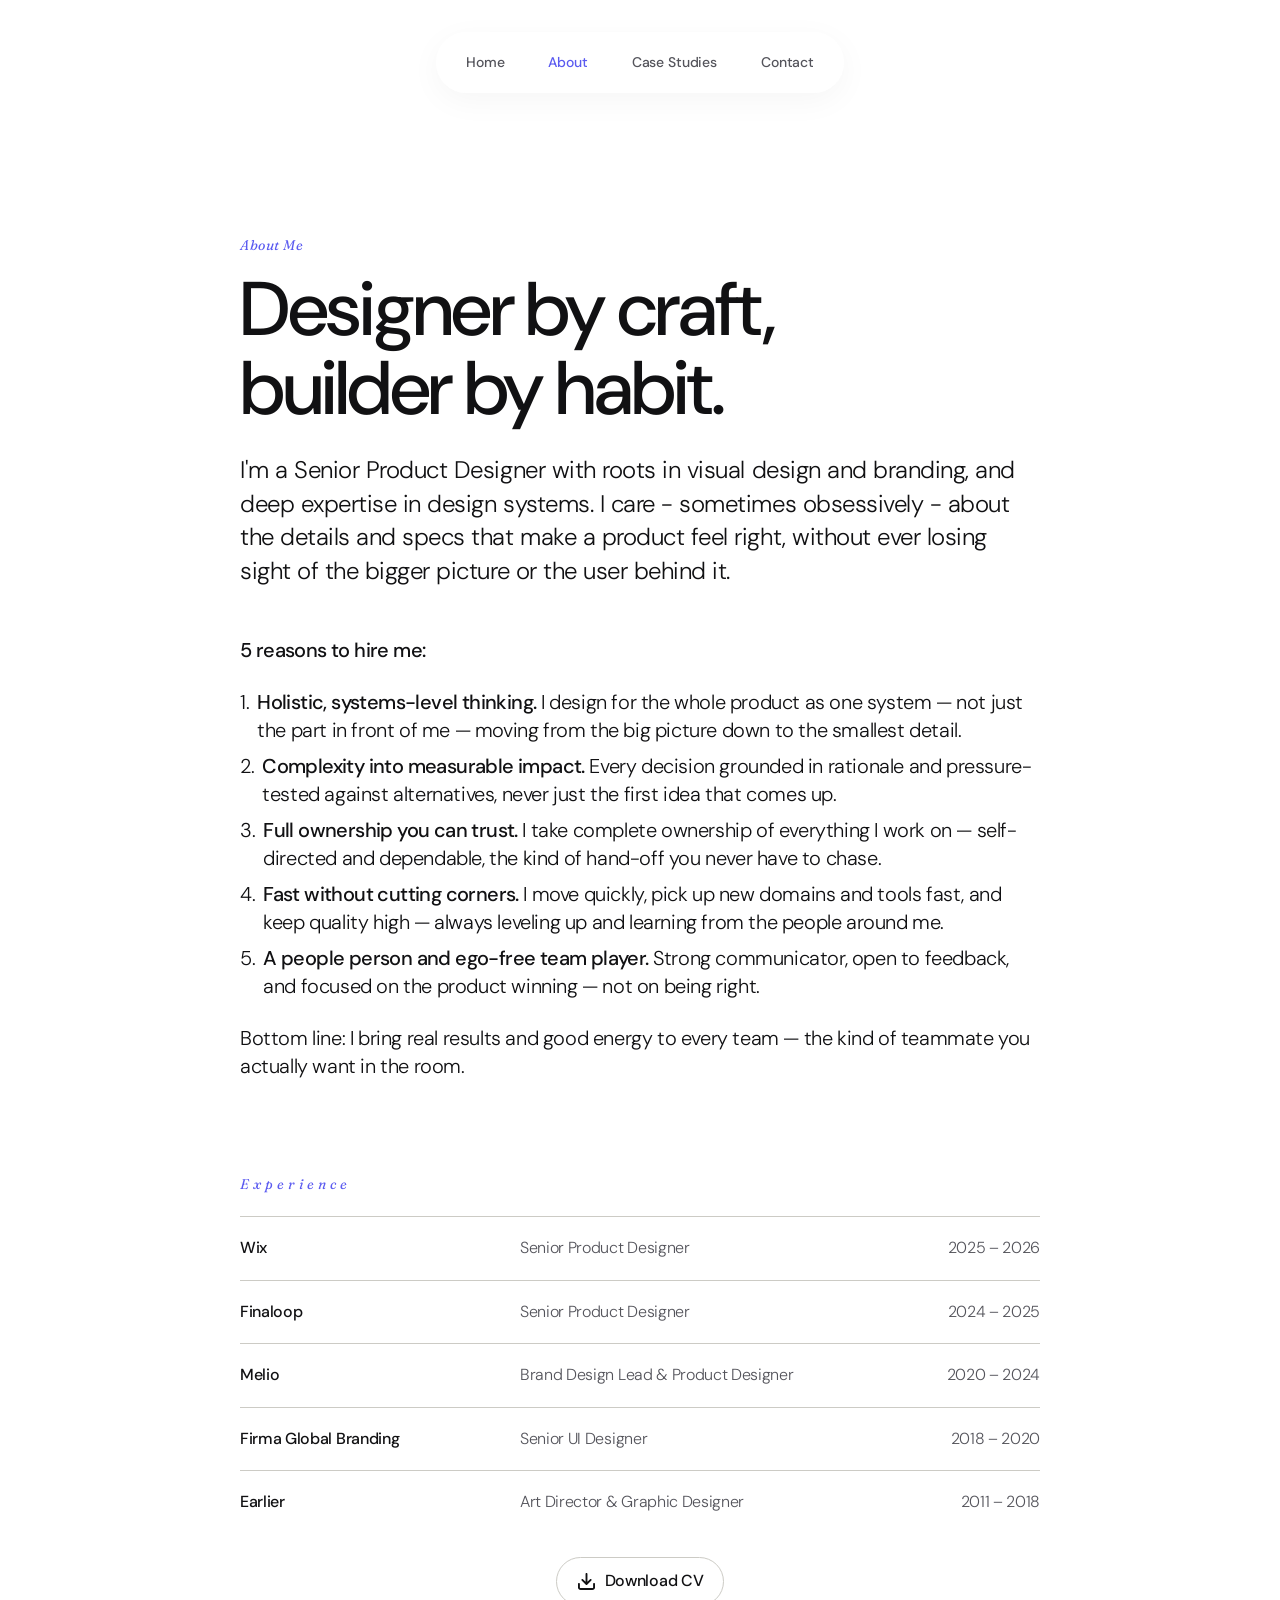
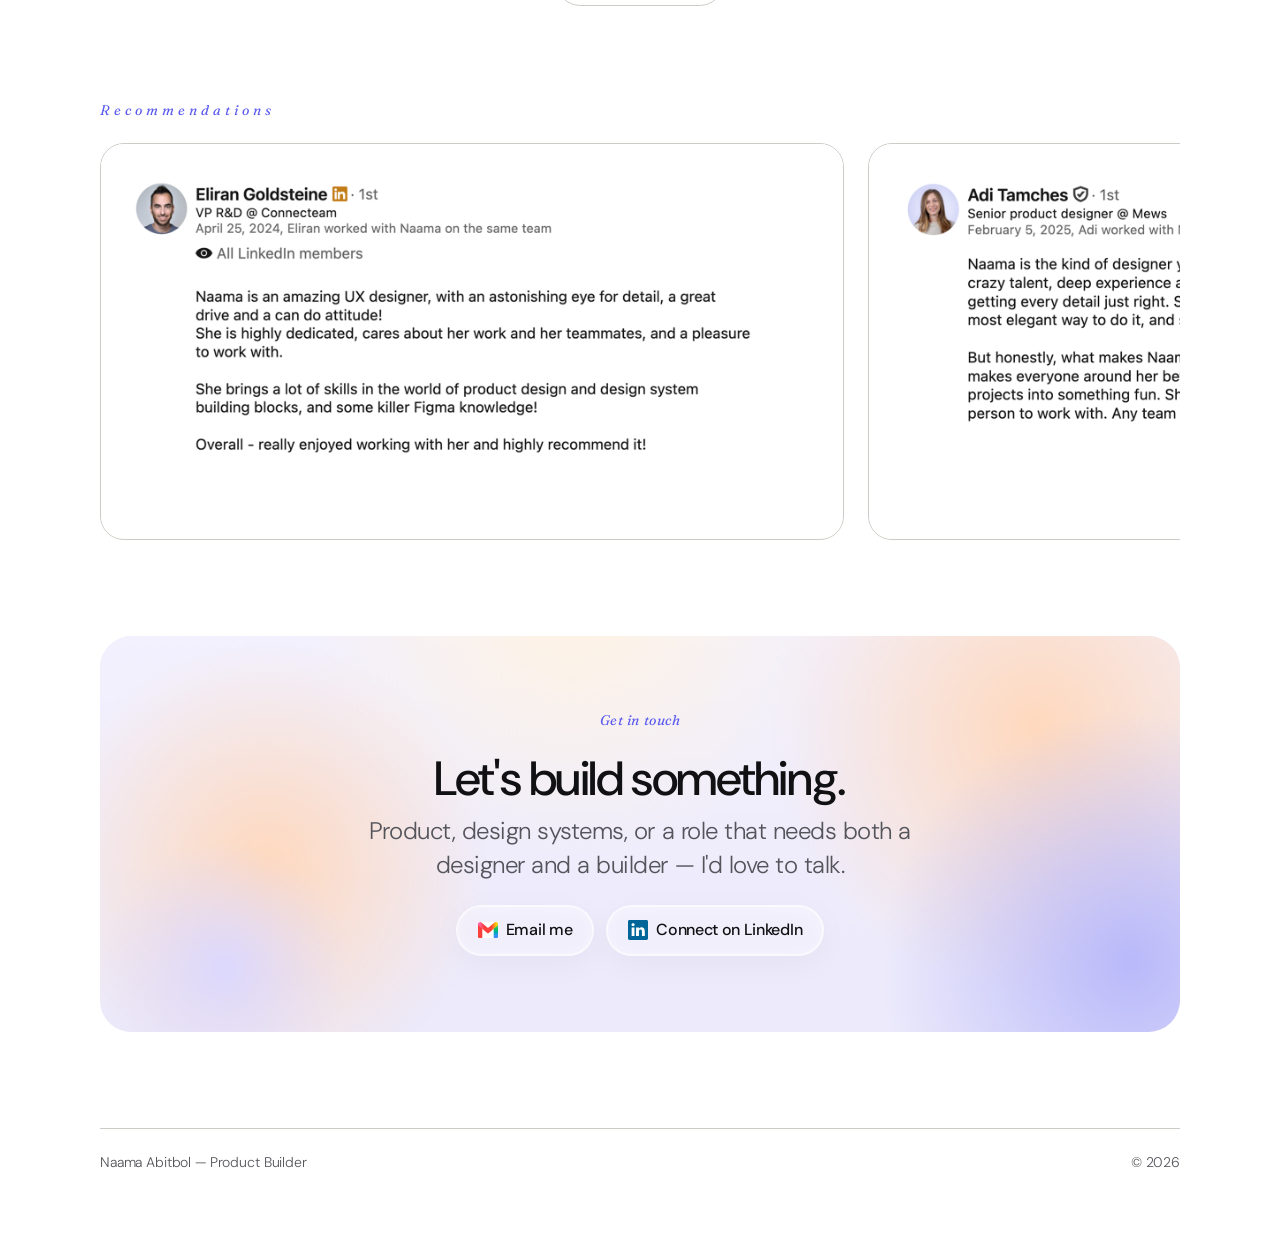
==== commit e2ad4092: "About: drop the cream card behind Recommendations (desktop) Remove the .reviews container's cream ba" ====
--- a/about.html
+++ b/about.html
@@ -9,7 +9,7 @@
   <link rel="stylesheet" href="https://fonts.googleapis.com/css2?family=DM+Sans:ital,opsz,wght@0,9..40,300..700;1,9..40,300..700&display=swap" />
   <link rel="stylesheet" href="https://fonts.googleapis.com/css2?family=Fraunces:ital,opsz,SOFT,WONK@1,9..144,0,1&display=swap" />
   <link rel="stylesheet" href="css/tokens.css?v=6" />
-  <link rel="stylesheet" href="css/site.css?v=25" />
+  <link rel="stylesheet" href="css/site.css?v=26" />
   <link rel="stylesheet" href="css/components.css?v=7" />
   <link rel="stylesheet" href="css/mobile.css?v=53" />
 </head>
--- a/css/site.css
+++ b/css/site.css
@@ -395,15 +395,13 @@
 }
 .recs .label-serif { letter-spacing: 4px; }
 .reviews {
-  background: var(--card);
-  border-radius: var(--radius-xl);
-  padding: var(--xxl);
+  background: transparent;
+  padding: 0;
   display: flex;
   gap: var(--ml);
   overflow-x: auto;
   scroll-snap-type: x mandatory;
-  /* keep snap points inside the 48px padding (otherwise the first card snaps flush to the edge) */
-  scroll-padding: 0 var(--xxl);
+  scroll-padding: 0;
   -webkit-overflow-scrolling: touch;
 }
 .reviews::-webkit-scrollbar { height: 8px; }
--- a/css/mobile.css
+++ b/css/mobile.css
@@ -18,6 +18,10 @@
    the ONE top-level rule in this file — it only affects new classes that
    exist on the case-study pages, so desktop is untouched. */
 .cap-mobile { display: none; }
+
+/* Penny's mobile hero art is a single Figma export shown only on the phone
+   (the desktop hero keeps its HTML composition). Hidden by default. */
+.penny-hero-mobile { display: none; }
 
 /* Carousel scroll-pagination dots (built by js/carousel-dots.js) exist
    only on the phone; on desktop the arrow controls stay. */
@@ -313,6 +317,8 @@
      clips the empty sides, and the negative margin reclaims the empty space
      the unscaled box would otherwise leave below the shrunk art. ---- */
   .cs-hero-grid { row-gap: 24px; }
+  /* Hero tag chips sit 8px apart in Figma (both axes), not 12 (438:*Container). */
+  .cs-hero-tags { gap: 8px; }
   /* Figma sits the "hero image" at x=20, width 335 — i.e. the SAME 20px side
      margins as the content block (438:9640/8538/7894). So fit every
      composition to a 335 target: the centring margin is then a constant 20px
@@ -614,11 +620,21 @@
 @media (max-width: 640px) {
 
   /* Type scale (like Finaloop): section headings 24, highlight 32. */
-  /* Hero art = the design-system collage, which spills ~598px past its box —
-     scale it down further so the Avatar panel / swatches don't clip. */
+  /* Hero art: the desktop HTML collage drifted from Figma (old 3-chip layout).
+     On mobile, drop it and show the exact Figma export (438:8538, updated
+     4-chip art) full-bleed — the export already bakes the 20px content margins
+     and the header gradient, so it lines up with the hero. */
   [data-video-root="penny-page"] .cs-hero-art {
-    transform: scale(0.560);          /* 335 / 598 */
-    margin-bottom: -225px;
+    transform: none;
+    width: 100%;
+    height: auto;
+    margin: 0;
+  }
+  [data-video-root="penny-page"] .penny-art .layer { display: none; }
+  [data-video-root="penny-page"] .penny-hero-mobile {
+    display: block;
+    width: 100%;
+    height: auto;
   }
 
   [data-video-root="penny-page"] .cs-inner .h2-med { font-size: 24px; }
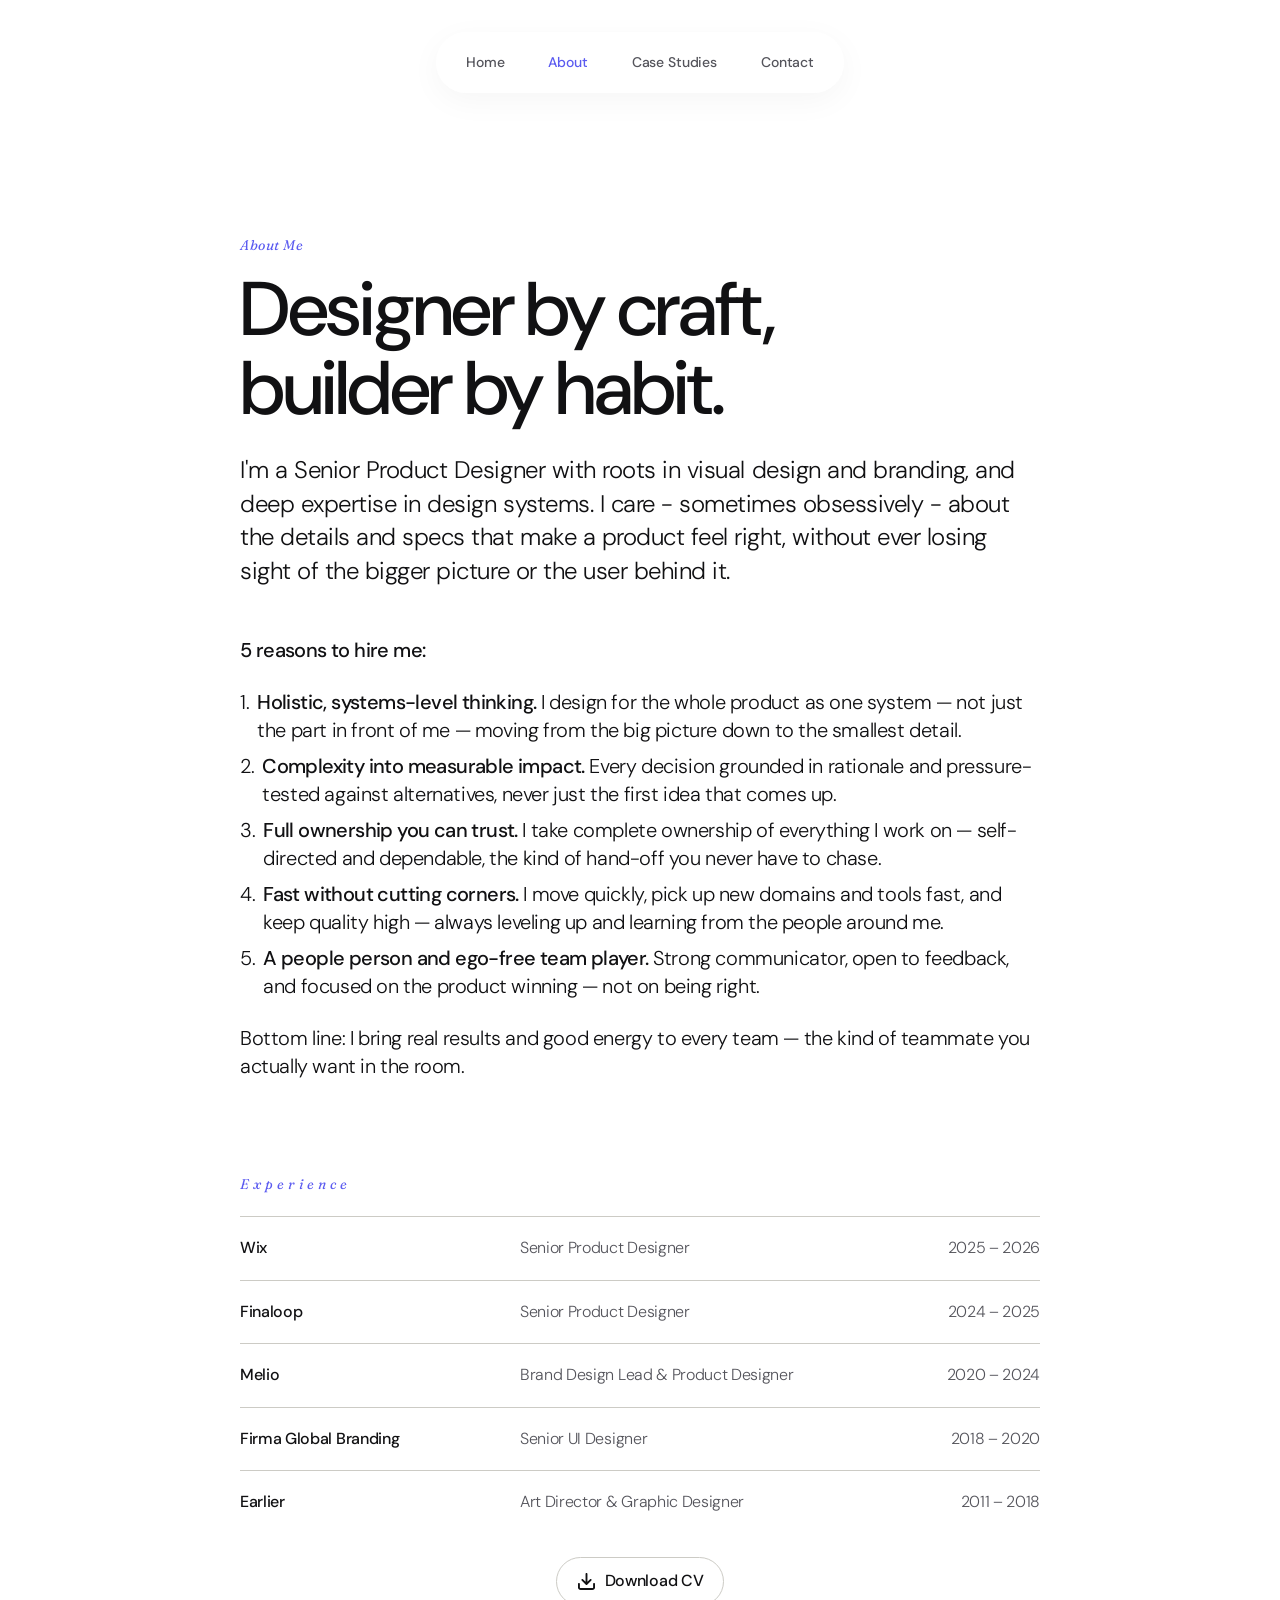
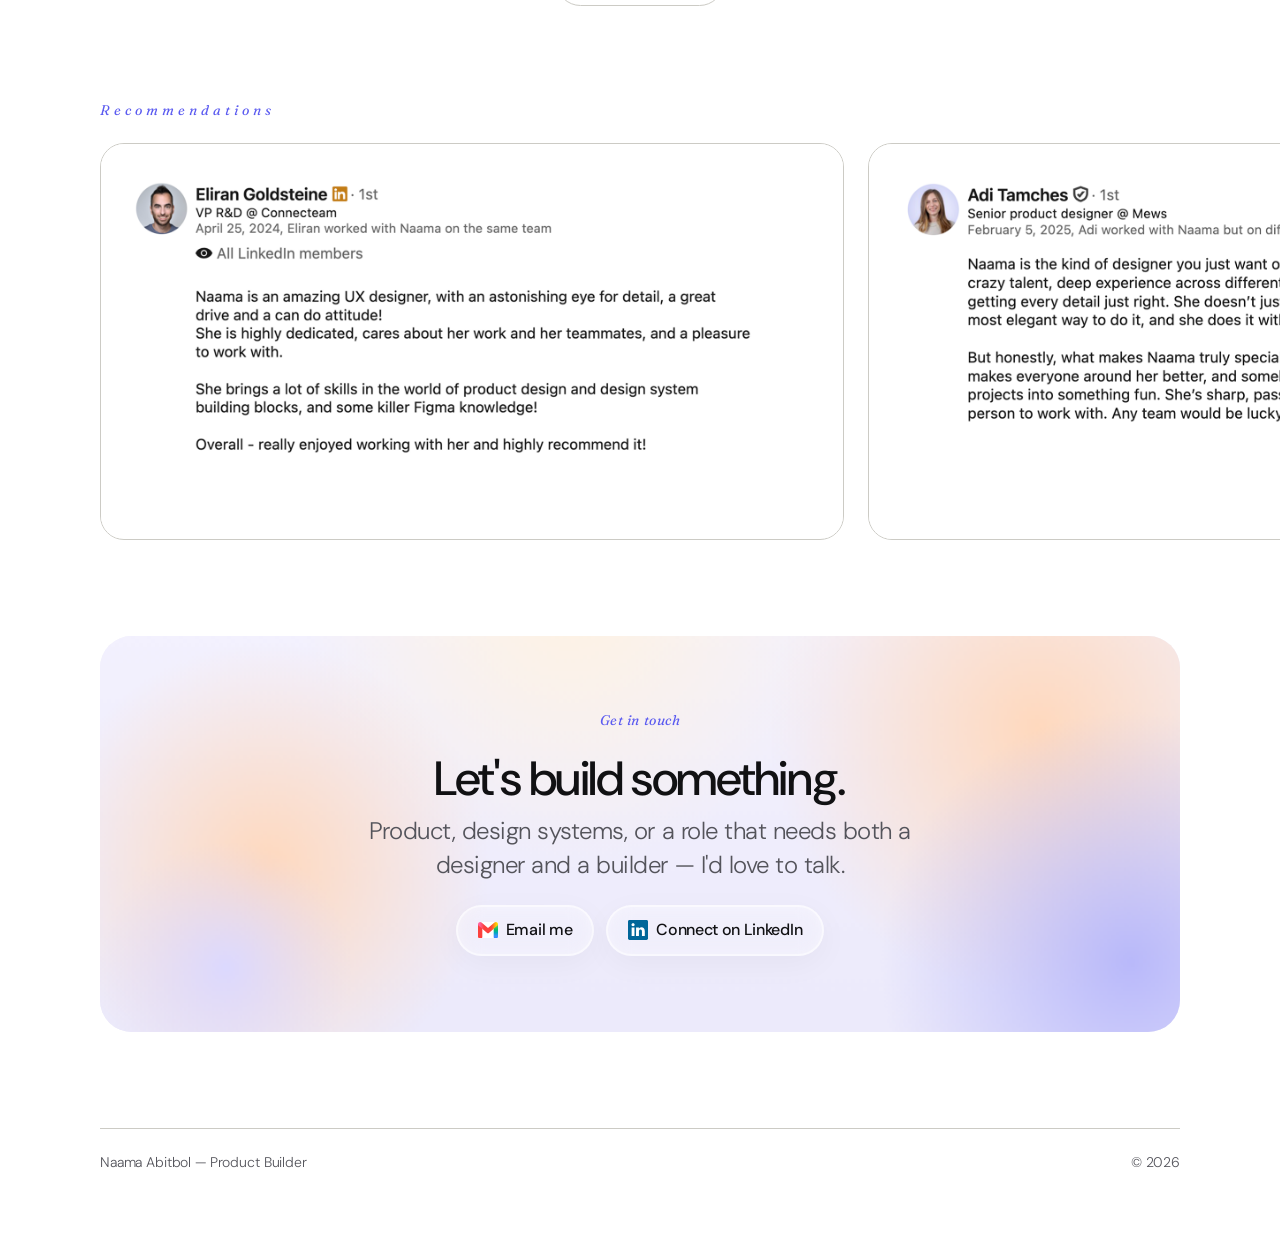
==== commit 263590cb: "About: bleed the Recommendations strip to the screen edge The next card was being clipped at the 116" ====
--- a/about.html
+++ b/about.html
@@ -9,9 +9,9 @@
   <link rel="stylesheet" href="https://fonts.googleapis.com/css2?family=DM+Sans:ital,opsz,wght@0,9..40,300..700;1,9..40,300..700&display=swap" />
   <link rel="stylesheet" href="https://fonts.googleapis.com/css2?family=Fraunces:ital,opsz,SOFT,WONK@1,9..144,0,1&display=swap" />
   <link rel="stylesheet" href="css/tokens.css?v=6" />
-  <link rel="stylesheet" href="css/site.css?v=26" />
+  <link rel="stylesheet" href="css/site.css?v=27" />
   <link rel="stylesheet" href="css/components.css?v=7" />
-  <link rel="stylesheet" href="css/mobile.css?v=53" />
+  <link rel="stylesheet" href="css/mobile.css?v=55" />
 </head>
 <body>
 
--- a/css/site.css
+++ b/css/site.css
@@ -396,13 +396,18 @@
 .recs .label-serif { letter-spacing: 4px; }
 .reviews {
   background: transparent;
-  padding: 0;
   display: flex;
   gap: var(--ml);
   overflow-x: auto;
   scroll-snap-type: x mandatory;
   scroll-padding: 0;
   -webkit-overflow-scrolling: touch;
+  /* Full-bleed to the right: the strip starts at the content margin but runs
+     off the right edge of the VIEWPORT, so the next card is cut by the screen
+     edge, not by the container. (50% = half the centred container's content
+     width, so 50% − 50vw is exactly the gap to the viewport edge.) */
+  margin-right: calc(50% - 50vw);
+  padding: 0 var(--xl) 0 0;   /* breathing room once scrolled to the last card */
 }
 .reviews::-webkit-scrollbar { height: 8px; }
 .reviews::-webkit-scrollbar-thumb { background: var(--line); border-radius: 999px; }
--- a/css/mobile.css
+++ b/css/mobile.css
@@ -201,6 +201,11 @@
     padding: 0 20px 0 0;              /* first card at the 20px gutter; last card gets 20px */
     gap: 8px;
     scroll-padding-left: 0;
+    /* the desktop rule bleeds the strip past the container with a negative
+       right margin; here .recs already has padding-right:0, so the strip
+       reaches the edge on its own — keep the margin at 0 or the page gains a
+       horizontal scrollbar. */
+    margin-right: 0;
   }
   .reviews .review {
     flex: none;
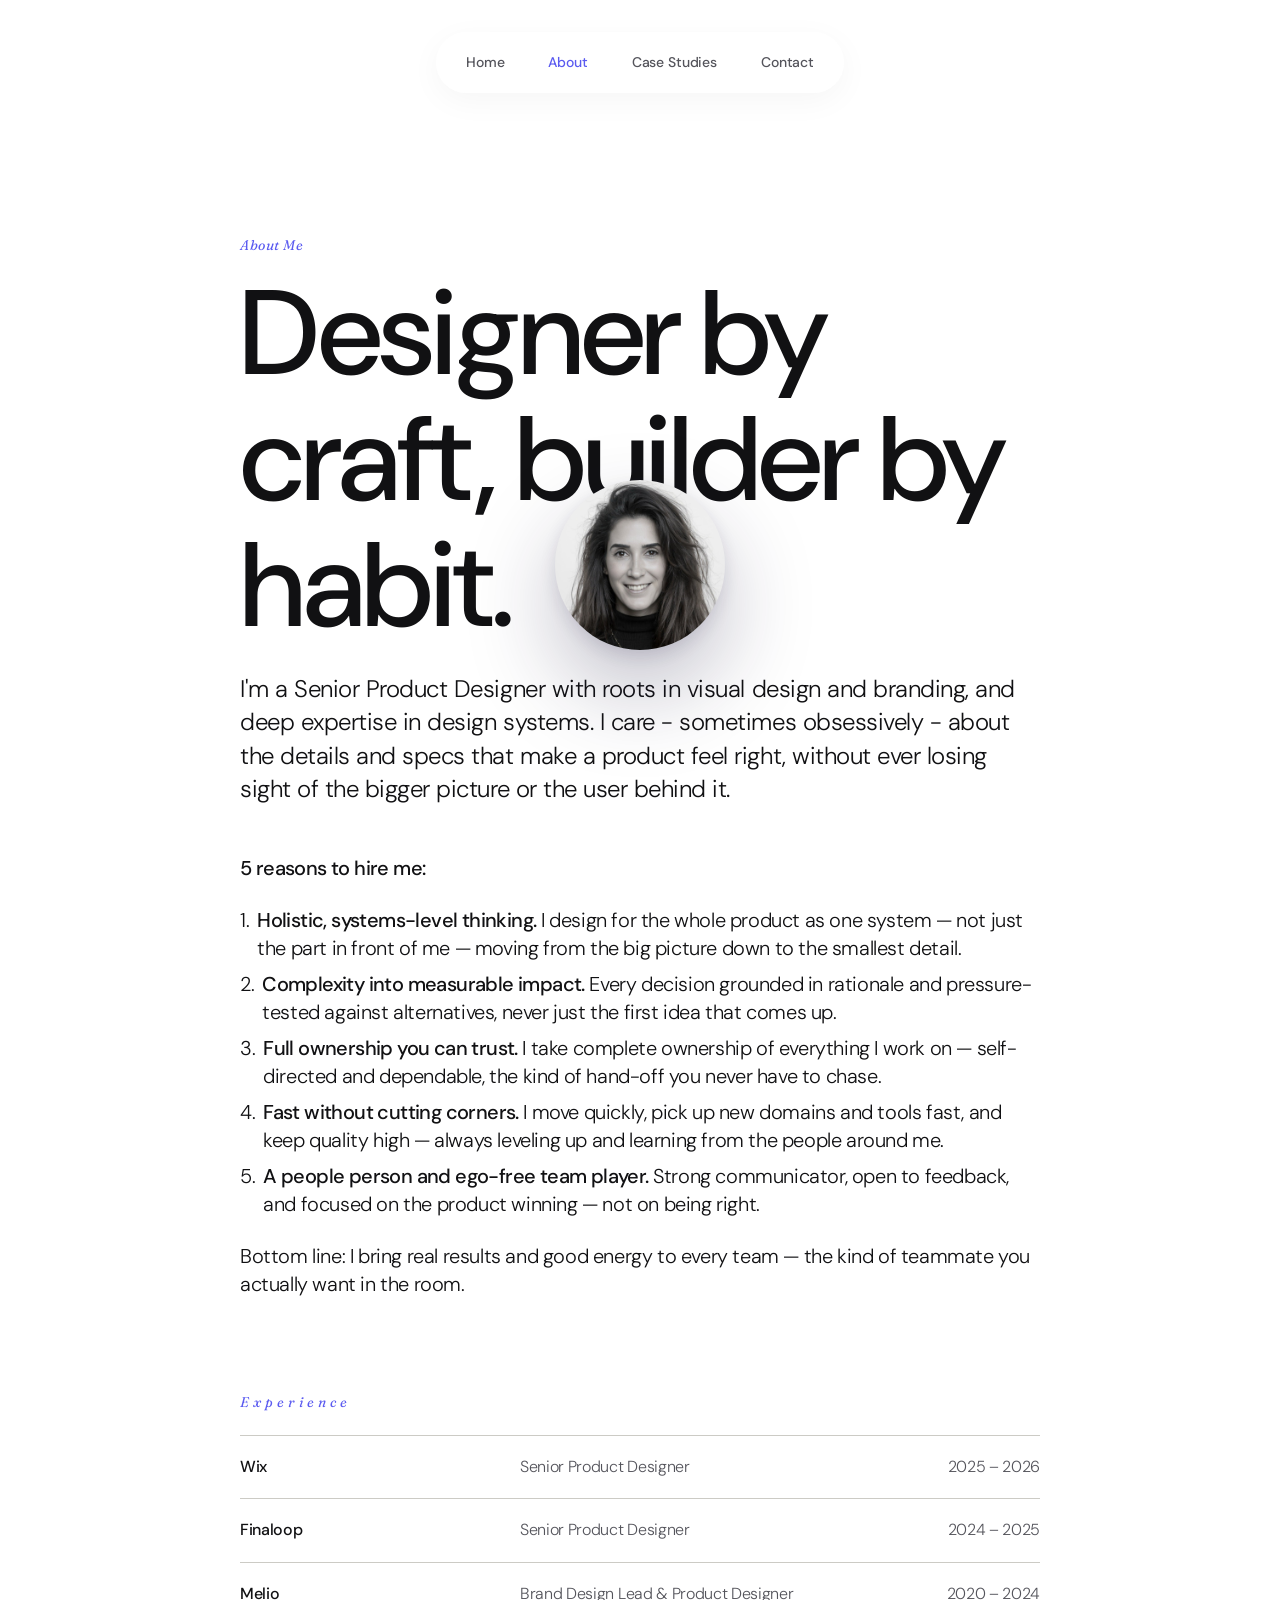
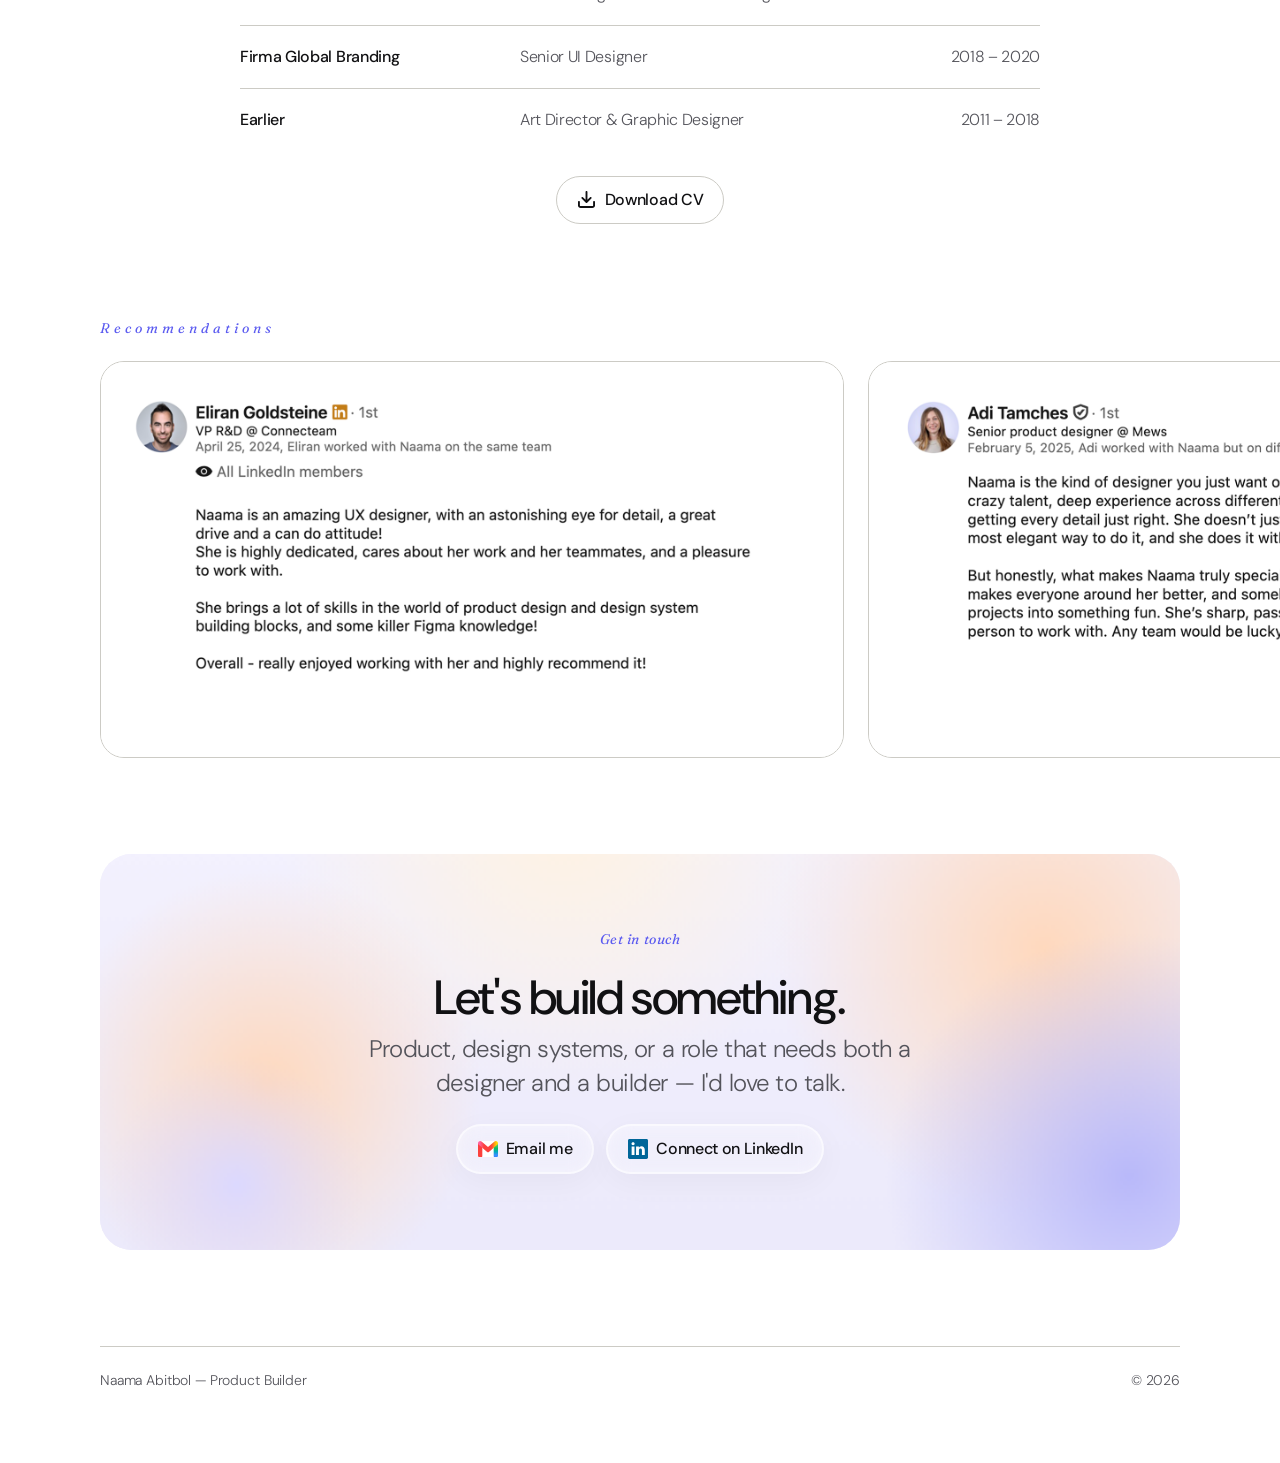
==== commit 43453cb5: "Hero + headings: sync the new Display styles from Figma Type ramp: Display is now 240/85/-3% (Figma " ====
--- a/about.html
+++ b/about.html
@@ -8,10 +8,10 @@
   <link rel="preconnect" href="https://fonts.gstatic.com" crossorigin />
   <link rel="stylesheet" href="https://fonts.googleapis.com/css2?family=DM+Sans:ital,opsz,wght@0,9..40,300..700;1,9..40,300..700&display=swap" />
   <link rel="stylesheet" href="https://fonts.googleapis.com/css2?family=Fraunces:ital,opsz,SOFT,WONK@1,9..144,0,1&display=swap" />
-  <link rel="stylesheet" href="css/tokens.css?v=6" />
-  <link rel="stylesheet" href="css/site.css?v=27" />
+  <link rel="stylesheet" href="css/tokens.css?v=8" />
+  <link rel="stylesheet" href="css/site.css?v=29" />
   <link rel="stylesheet" href="css/components.css?v=7" />
-  <link rel="stylesheet" href="css/mobile.css?v=55" />
+  <link rel="stylesheet" href="css/mobile.css?v=57" />
 </head>
 <body>
 
@@ -28,7 +28,14 @@
   <section class="about-intro">
     <div class="heading-block reveal">
       <p class="label-serif">About Me</p>
-      <h1 class="h1">Designer by craft, <br />builder by&nbsp;habit.</h1>
+      <h1 class="display-2">Designer by craft, builder by habit.</h1>
+      <div class="about-portrait">
+        <div class="about-portrait__drag">
+          <div class="about-portrait__float">
+            <img class="about-portrait__img" src="assets/about/portrait.jpg" alt="Naama Abitbol" draggable="false" />
+          </div>
+        </div>
+      </div>
     </div>
     <p class="body-1 para reveal">I'm a Senior Product Designer with roots in visual design and branding, and deep expertise in design systems. I care - sometimes obsessively - about the details and specs that make a product feel right, without ever losing sight of the bigger picture or the user behind it.</p>
     <p class="body-2-med reveal" style="margin-top:var(--ml);">5 reasons to hire me:</p>
@@ -133,5 +140,6 @@
   <script src="js/fill-button.js"></script>
   <script src="js/contact-glow.js"></script>
   <script src="js/carousel-dots.js"></script>
+  <script src="js/portrait-drag.js"></script>
 </body>
 </html>
--- a/css/tokens.css
+++ b/css/tokens.css
@@ -65,7 +65,8 @@
 }
 
 /* ---------- Type ramp (Desktop/*) ---------- */
-.display   { font-size: 120px; font-weight: 500; line-height: 1.05; letter-spacing: -0.04em; } /* Desktop/Display */
+.display   { font-size: 240px; font-weight: 500; line-height: 0.85; letter-spacing: -0.03em; } /* Desktop/Display */
+.display-2 { font-size: 120px; font-weight: 500; line-height: 1.05; letter-spacing: -0.02em; } /* Desktop/Display 2 (Display/XL) */
 .h1        { font-size: 76px;  font-weight: 500; line-height: 1.05; letter-spacing: -0.03em; } /* Desktop/Heading/H1 */
 .h2        { font-size: 48px;  font-weight: 400; line-height: 1.1;  letter-spacing: -0.01em; } /* Desktop/Heading/H2 */
 .h2-med    { font-size: 48px;  font-weight: 500; line-height: 1.1;  letter-spacing: -0.03em; } /* Desktop/Heading/H2 Medium */
--- a/css/site.css
+++ b/css/site.css
@@ -220,36 +220,28 @@
 .glow-periwinkle  { left: 68.1%; top: 60%;    width: 38.9%; height: 62.9%; background: rgba(185, 185, 250, 0.9); }
 
 
+/* Hero copy sits in the bottom-left corner of the frame (Figma 482:2056):
+   48px side margin, 48px off the floor, whatever the viewport height. */
 .hero-intro {
   position: absolute;
-  left: 50%;
-  top: 50%;
-  transform: translate(-50%, -50%);
-  width: min(1080px, 90%);
-  display: flex;
-  flex-direction: column;
-  align-items: center;
-  gap: var(--sm);
-  text-align: center;
+  left: var(--xxl);
+  bottom: var(--xxl);
+  width: calc(100% - var(--xxl) * 2);
+  display: flex;
+  flex-direction: column;
+  align-items: flex-start;
+  text-align: left;
   z-index: 10;
   pointer-events: none;
 }
-.hero-profile {
-  width: 120px;
-  height: 120px;
-  border-radius: var(--radius-full);
-  object-fit: cover;
-  box-shadow: 0 40px 90px rgba(30, 25, 60, 0.28), 0 6px 16px rgba(30, 25, 60, 0.12);
-}
 .hero-lines {
   display: flex;
   flex-direction: column;
-  gap: var(--3xs);
+  gap: var(--ml);
   width: 100%;
 }
 
 /* hero header entrance (preserved animation language) */
-.hero-profile,
 .hero-intro .line-1,
 .hero-intro .line-2 {
   opacity: 0;
@@ -373,7 +365,50 @@
   flex-direction: column;
   gap: var(--ml);
 }
-.about-intro .heading-block { display: flex; flex-direction: column; gap: var(--sm); }
+.about-intro .heading-block { position: relative; display: flex; flex-direction: column; gap: var(--sm); }
+
+/* Portrait floating over the heading (Figma 272:19711): 170px circle centred
+   at 400/328 of the 800×411 header, so it lands between "builder" and "habit".
+   It idles with a gentle bob and stays wherever it's dragged (js/portrait-drag.js). */
+.about-portrait {
+  position: absolute;
+  left: 39.4%;
+  top: 59.2%;
+  width: 21.25%;
+  aspect-ratio: 1 / 1;
+  z-index: 2;
+  touch-action: none;
+}
+/* JS writes the drag transform here */
+.about-portrait__drag { width: 100%; height: 100%; cursor: grab; will-change: transform; }
+.about-portrait__drag.is-dragging { cursor: grabbing; }
+/* idle bob, on its own layer so it never fights the drag transform */
+.about-portrait__float {
+  width: 100%;
+  height: 100%;
+  animation: about-portrait-float 6s ease-in-out infinite;
+}
+.about-portrait__drag.is-dragging .about-portrait__float { animation-play-state: paused; }
+.about-portrait__img {
+  width: 100%;
+  height: 100%;
+  border-radius: var(--radius-full);
+  object-fit: cover;
+  background: var(--white);
+  box-shadow: var(--shadow-float);
+  -webkit-user-select: none;
+  user-select: none;
+  -webkit-user-drag: none;
+  pointer-events: none;
+}
+@keyframes about-portrait-float {
+  0%   { transform: translateY(0) rotate(0deg); }
+  50%  { transform: translateY(-12px) rotate(-1.5deg); }
+  100% { transform: translateY(0) rotate(0deg); }
+}
+@media (prefers-reduced-motion: reduce) {
+  .about-portrait__float { animation: none; }
+}
 .about-intro p.para { color: var(--ink); }
 .about-intro .body-2-med { font-size: 20px; font-weight: 500; line-height: 1.4; letter-spacing: -0.03em; color: var(--ink); }
 
@@ -488,8 +523,15 @@
 /* ============================================================
    Responsive — mobile adaptation from the same tokens
    ============================================================ */
+/* Display is sized for the 1440 frame (240px across a 1344 column). Below that
+   it tracks the viewport at the same ratio so "Product Builder." keeps its
+   two-line break instead of overflowing. */
+@media (max-width: 1440px) {
+  .display { font-size: min(240px, 16.67vw); }
+}
 @media (max-width: 900px) {
   .display { font-size: 64px; letter-spacing: -0.05em; }
+  .display-2 { font-size: 56px; letter-spacing: -0.025em; }
   .h1 { font-size: 48px; }
   .h2, .h2-med { font-size: 36px; }
   .body-1 { font-size: 20px; }
@@ -508,11 +550,11 @@
 }
 @media (max-width: 540px) {
   .display { font-size: 48px; letter-spacing: -0.03em; }
+  .display-2 { font-size: 48px; letter-spacing: -0.01em; }
   .h1 { font-size: 40px; }
   .h2, .h2-med { font-size: 32px; }
   .h3, .h3-med { font-size: 24px; }
   .body-1 { font-size: 20px; }
-  .hero-profile { width: 96px; height: 96px; }
   .nav a { padding: var(--s) var(--sm); }
   .contact-section { height: auto; padding: var(--max) 0; }
   .contact-content { position: relative; inset: auto; padding: 0 var(--sm); }
--- a/css/mobile.css
+++ b/css/mobile.css
@@ -57,9 +57,9 @@
     border-radius: var(--radius-full);
   }
 
-  /* ---- Hero: lift the intro so the chips get room below it ---- */
-  .hero-intro { top: 42%; width: 92%; gap: 8px; }
-  .hero-profile { width: 104px; height: 104px; }
+  /* ---- Hero: the copy stays near the top on the phone (the desktop's
+     bottom anchor would put it under the chip pile), on the 20px margin ---- */
+  .hero-intro { left: 20px; top: 14%; bottom: auto; width: calc(100% - 40px); }
 
   /* ---- Main Container (Figma 438:7758): py-xxl(36), gap-max(54) ---- */
   .selected-work {
@@ -155,10 +155,14 @@
     gap: 12px;
     background: linear-gradient(180deg, #f3f1fe 0%, rgba(255, 255, 255, 0) 520px);
   }
-  .about-intro .h1 { font-size: 48px; line-height: 1.05; letter-spacing: -0.01em; }
-  /* Drop the desktop <br> so the heading wraps naturally on mobile:
-     "Designer by / craft, builder / by habit." (matches the design). */
-  .about-intro .h1 br { display: none; }
+  .about-intro .display-2 { font-size: 48px; line-height: 1.05; letter-spacing: -0.01em; }
+  /* The portrait overlaps a 120px heading; at 48px it would cover the words,
+     so on the phone it sits under the heading instead. */
+  .about-portrait {
+    position: static;
+    width: 140px;
+    margin-top: 4px;
+  }
   .about-intro .body-2-med { font-size: 16px; }
 
   /* ---- Reasons list: 16px, bold title on its own line (438:7815) ---- */
@@ -238,7 +242,7 @@
     background: linear-gradient(180deg, #f3f1fe 0%, rgba(255, 255, 255, 0) 520px);
   }
   .cs-header .heading-block { gap: 12px; }   /* eyebrow → heading (sm) */
-  .cs-header .h1 { font-size: 48px; line-height: 1.05; letter-spacing: -0.01em; }
+  .cs-header .display-2 { font-size: 48px; line-height: 1.05; letter-spacing: -0.01em; }
 
   /* ---- Grid (438:7788): a single column of 335px cards, py-xxl(36)
      px-ml(20), gap-ml(20) between every card. ---- */
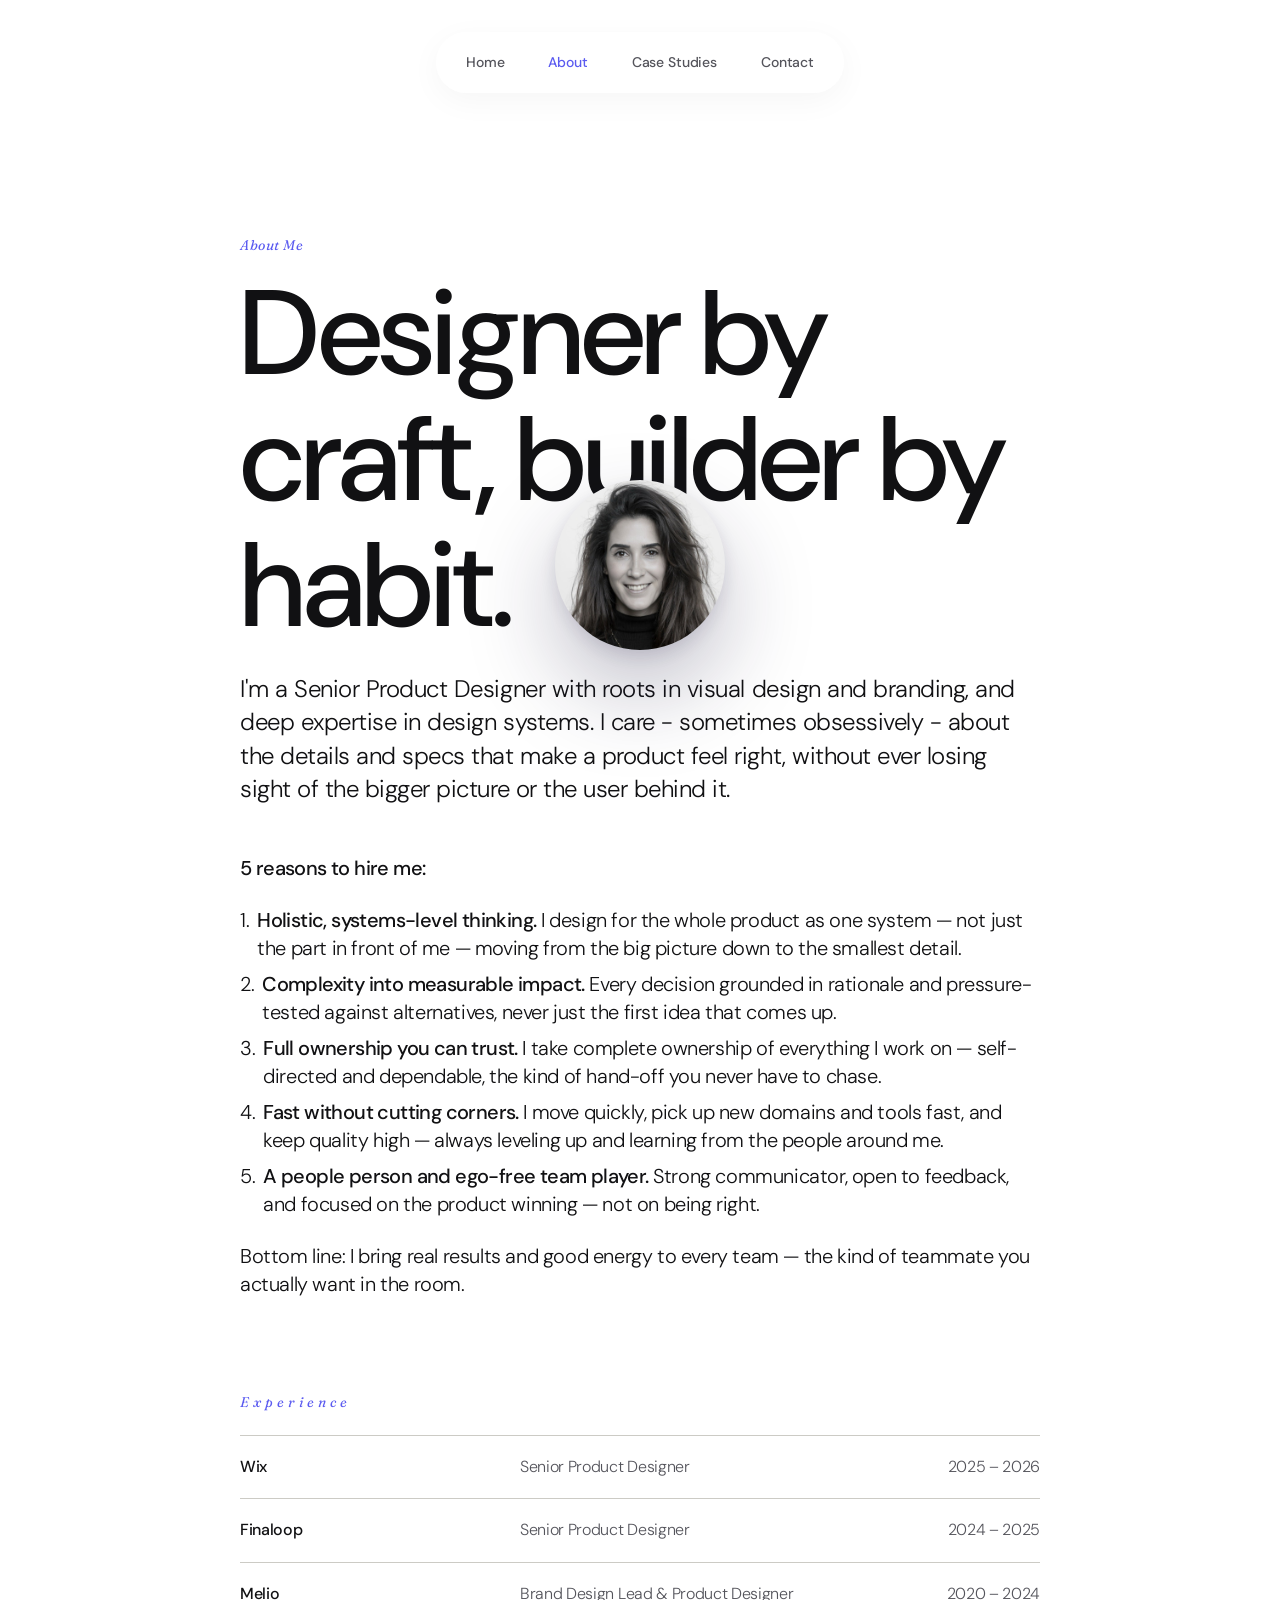
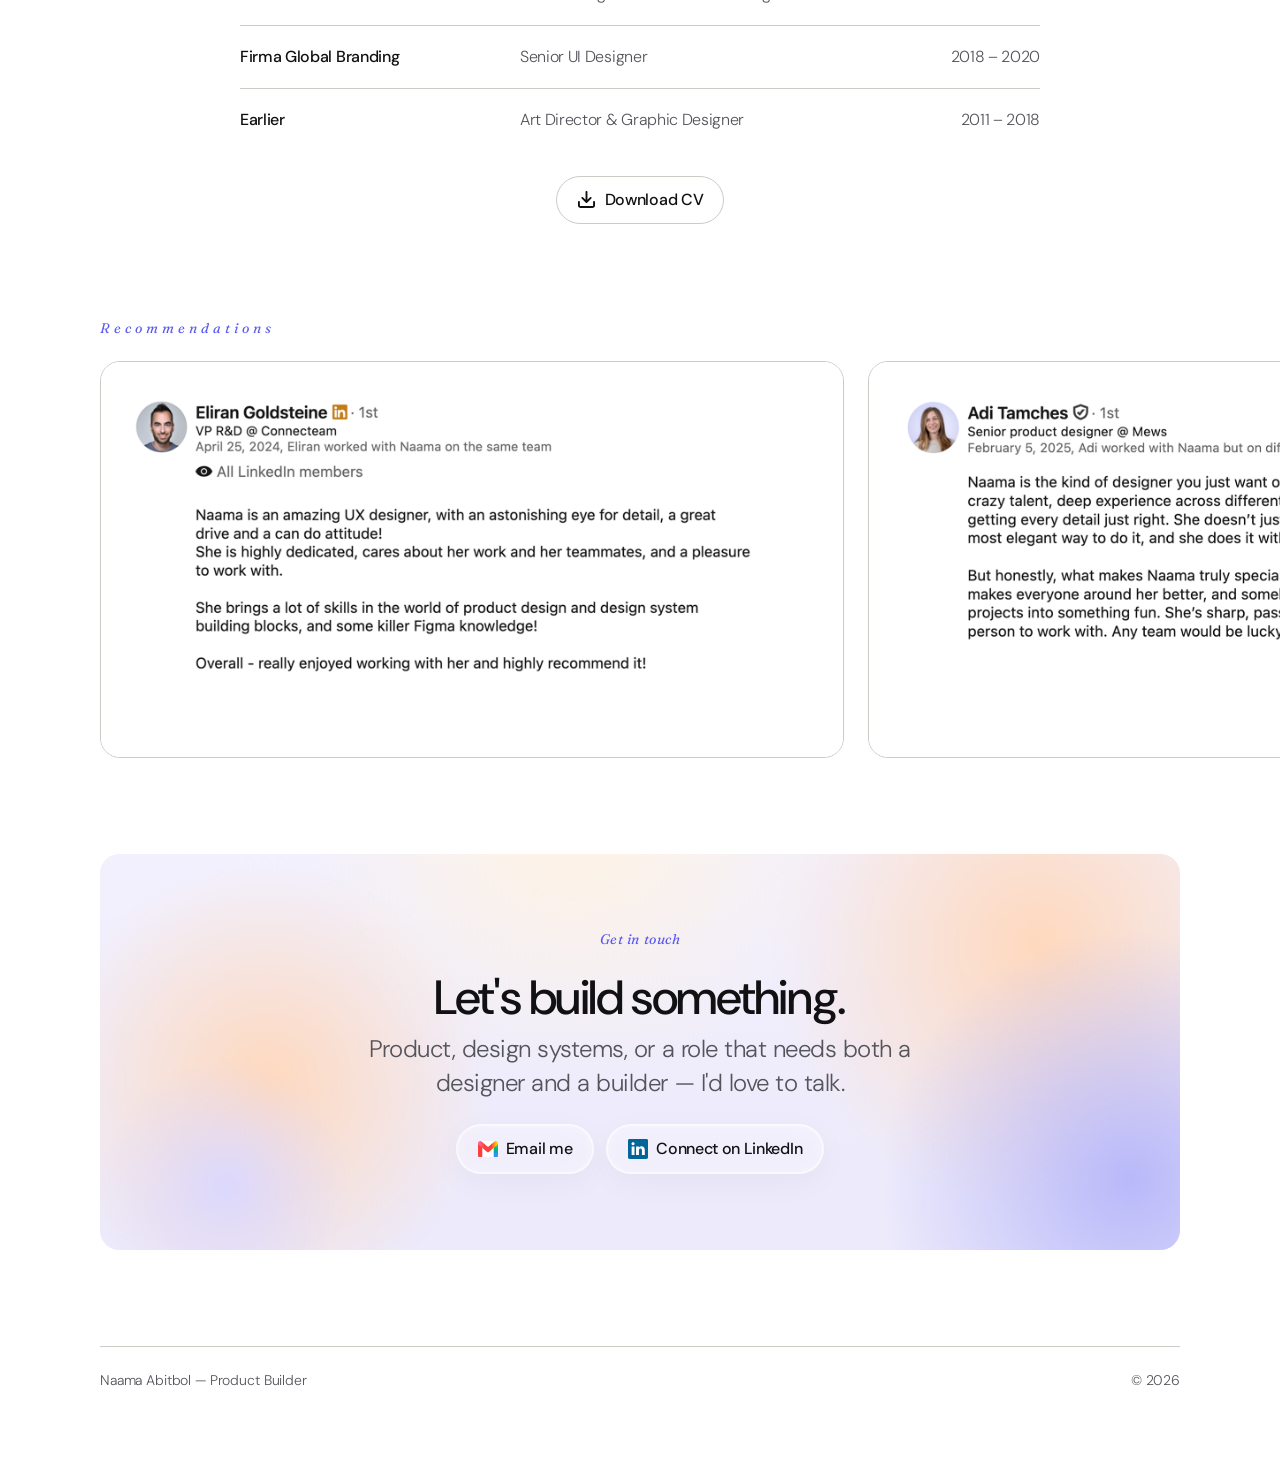
==== commit 3c39e411: "Cap card + container radii at 20 (large) and 16 (small) Everything that was on radius-xl (32) or rad" ====
--- a/about.html
+++ b/about.html
@@ -9,9 +9,9 @@
   <link rel="stylesheet" href="https://fonts.googleapis.com/css2?family=DM+Sans:ital,opsz,wght@0,9..40,300..700;1,9..40,300..700&display=swap" />
   <link rel="stylesheet" href="https://fonts.googleapis.com/css2?family=Fraunces:ital,opsz,SOFT,WONK@1,9..144,0,1&display=swap" />
   <link rel="stylesheet" href="css/tokens.css?v=8" />
-  <link rel="stylesheet" href="css/site.css?v=29" />
+  <link rel="stylesheet" href="css/site.css?v=30" />
   <link rel="stylesheet" href="css/components.css?v=7" />
-  <link rel="stylesheet" href="css/mobile.css?v=57" />
+  <link rel="stylesheet" href="css/mobile.css?v=58" />
 </head>
 <body>
 
--- a/css/site.css
+++ b/css/site.css
@@ -132,7 +132,7 @@
 .contact-section {
   position: relative;
   height: 396px;
-  border-radius: var(--radius-xl);
+  border-radius: var(--radius-md);
   overflow: hidden;
   background:
     radial-gradient(closest-side at 38% -6%, rgba(255, 243, 226, 1), rgba(255, 243, 226, 0) 78%),
@@ -451,7 +451,7 @@
   width: 744px;
   max-width: 82vw;
   border: 1px solid var(--line);
-  border-radius: var(--radius-lg);
+  border-radius: var(--radius-md);
   overflow: hidden;
   scroll-snap-align: start;
   background: #fff;
--- a/css/mobile.css
+++ b/css/mobile.css
@@ -666,7 +666,7 @@
   [data-video-root="penny-page"] .bubble::after { display: none; }
 
   /* Big single images (atomic components, etc.): radius 12, not 32. */
-  [data-video-root="penny-page"] .cs-inner img[style*="radius-xl"] { border-radius: 12px !important; }
+  [data-video-root="penny-page"] .cs-inner img[style*="radius-md"] { border-radius: 12px !important; }
 
   /* Color-contrast block is a WHITE card (438:8707) — the shared rule
      makes case-cards bare, so restore its fill (it carries an inline
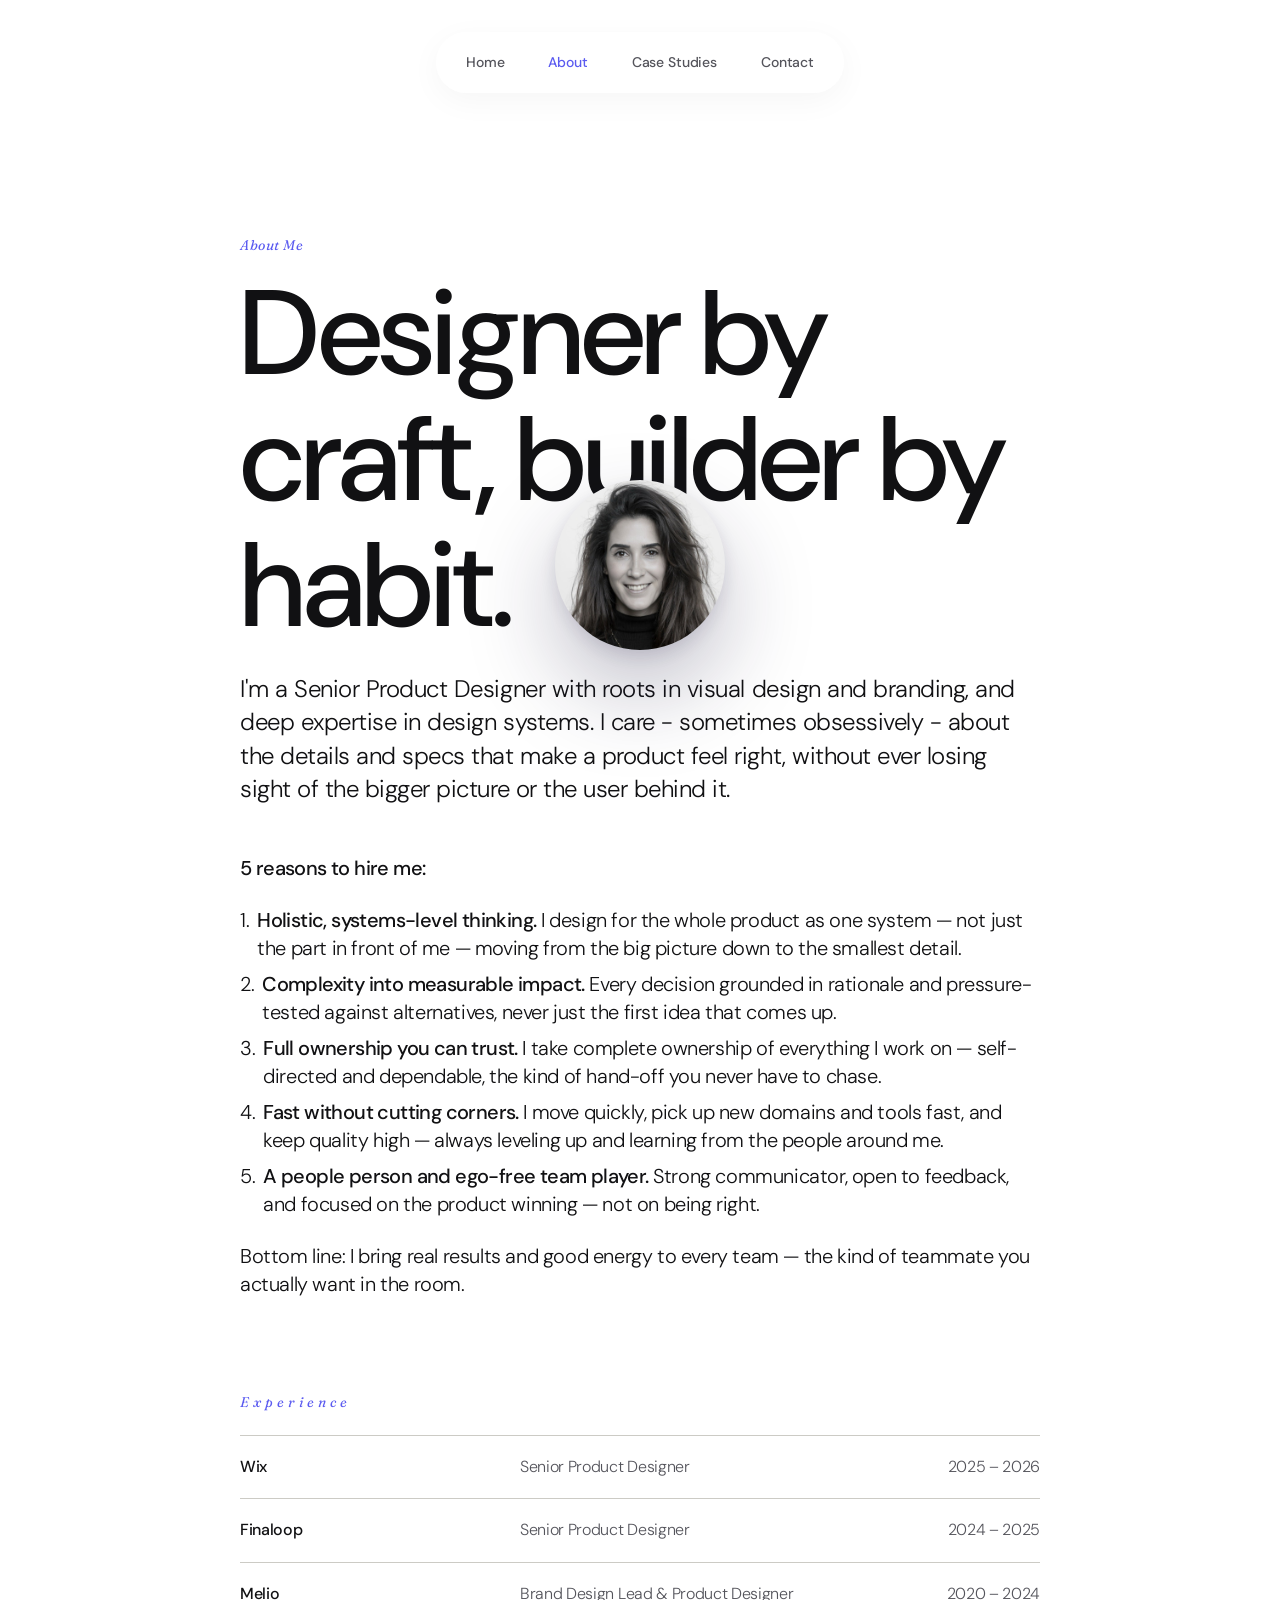
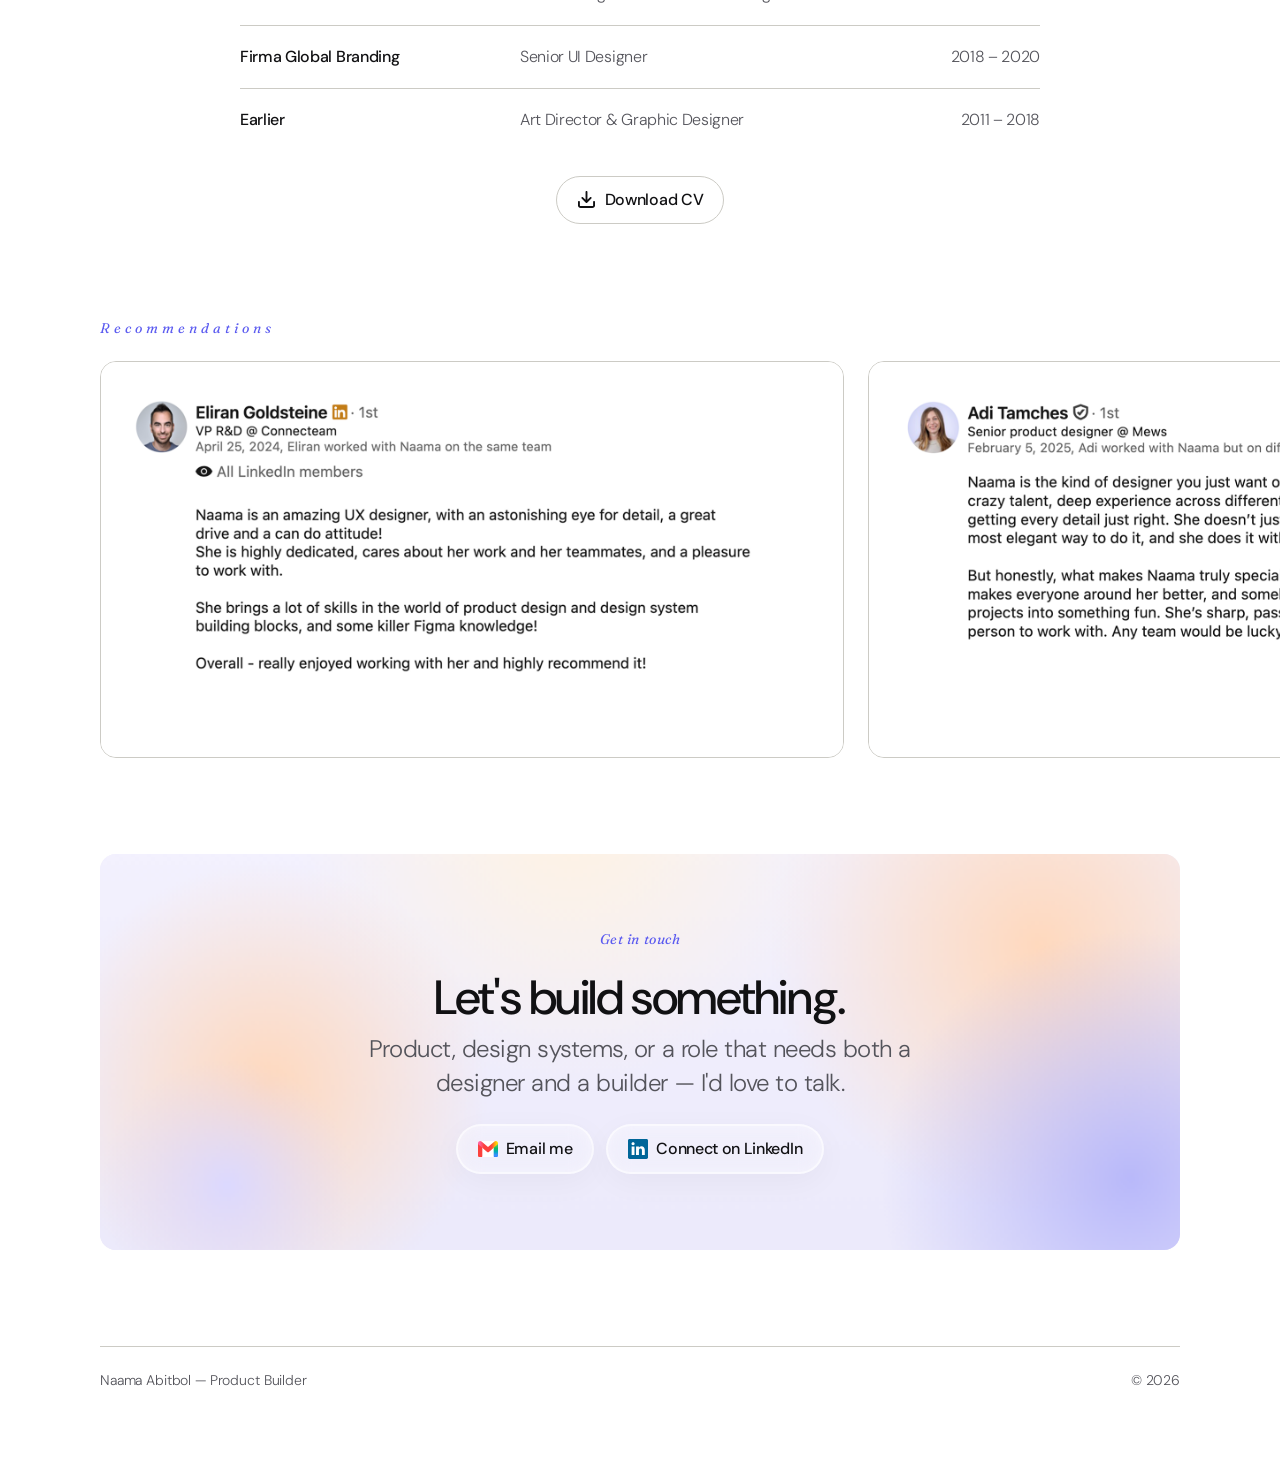
==== commit c0a2c3da: "Tighten card radii again: 16 large, 8 small One step down from the last pass. Large cards and contai" ====
--- a/about.html
+++ b/about.html
@@ -9,9 +9,9 @@
   <link rel="stylesheet" href="https://fonts.googleapis.com/css2?family=DM+Sans:ital,opsz,wght@0,9..40,300..700;1,9..40,300..700&display=swap" />
   <link rel="stylesheet" href="https://fonts.googleapis.com/css2?family=Fraunces:ital,opsz,SOFT,WONK@1,9..144,0,1&display=swap" />
   <link rel="stylesheet" href="css/tokens.css?v=8" />
-  <link rel="stylesheet" href="css/site.css?v=30" />
+  <link rel="stylesheet" href="css/site.css?v=31" />
   <link rel="stylesheet" href="css/components.css?v=7" />
-  <link rel="stylesheet" href="css/mobile.css?v=58" />
+  <link rel="stylesheet" href="css/mobile.css?v=59" />
 </head>
 <body>
 
--- a/css/site.css
+++ b/css/site.css
@@ -68,7 +68,7 @@
 /* cover: rounded image; shadow lifts on hover, presses in on click */
 .project-card .cover {
   height: 300px;
-  border-radius: var(--radius-md);
+  border-radius: var(--radius-sm);
   background: linear-gradient(to bottom, var(--grad-top), var(--grad-bottom));
   overflow: hidden;
   transition: box-shadow 0.3s ease;
@@ -132,7 +132,7 @@
 .contact-section {
   position: relative;
   height: 396px;
-  border-radius: var(--radius-md);
+  border-radius: var(--radius-sm);
   overflow: hidden;
   background:
     radial-gradient(closest-side at 38% -6%, rgba(255, 243, 226, 1), rgba(255, 243, 226, 0) 78%),
@@ -451,7 +451,7 @@
   width: 744px;
   max-width: 82vw;
   border: 1px solid var(--line);
-  border-radius: var(--radius-md);
+  border-radius: var(--radius-sm);
   overflow: hidden;
   scroll-snap-align: start;
   background: #fff;
--- a/css/mobile.css
+++ b/css/mobile.css
@@ -665,8 +665,9 @@
   }
   [data-video-root="penny-page"] .bubble::after { display: none; }
 
-  /* Big single images (atomic components, etc.): radius 12, not 32. */
-  [data-video-root="penny-page"] .cs-inner img[style*="radius-md"] { border-radius: 12px !important; }
+  /* Big single images (atomic components, etc.): radius 12 on the phone.
+     Keyed on a class, not on the inline radius token — the token moves. */
+  [data-video-root="penny-page"] .cs-inner img.img-wide { border-radius: 12px !important; }
 
   /* Color-contrast block is a WHITE card (438:8707) — the shared rule
      makes case-cards bare, so restore its fill (it carries an inline
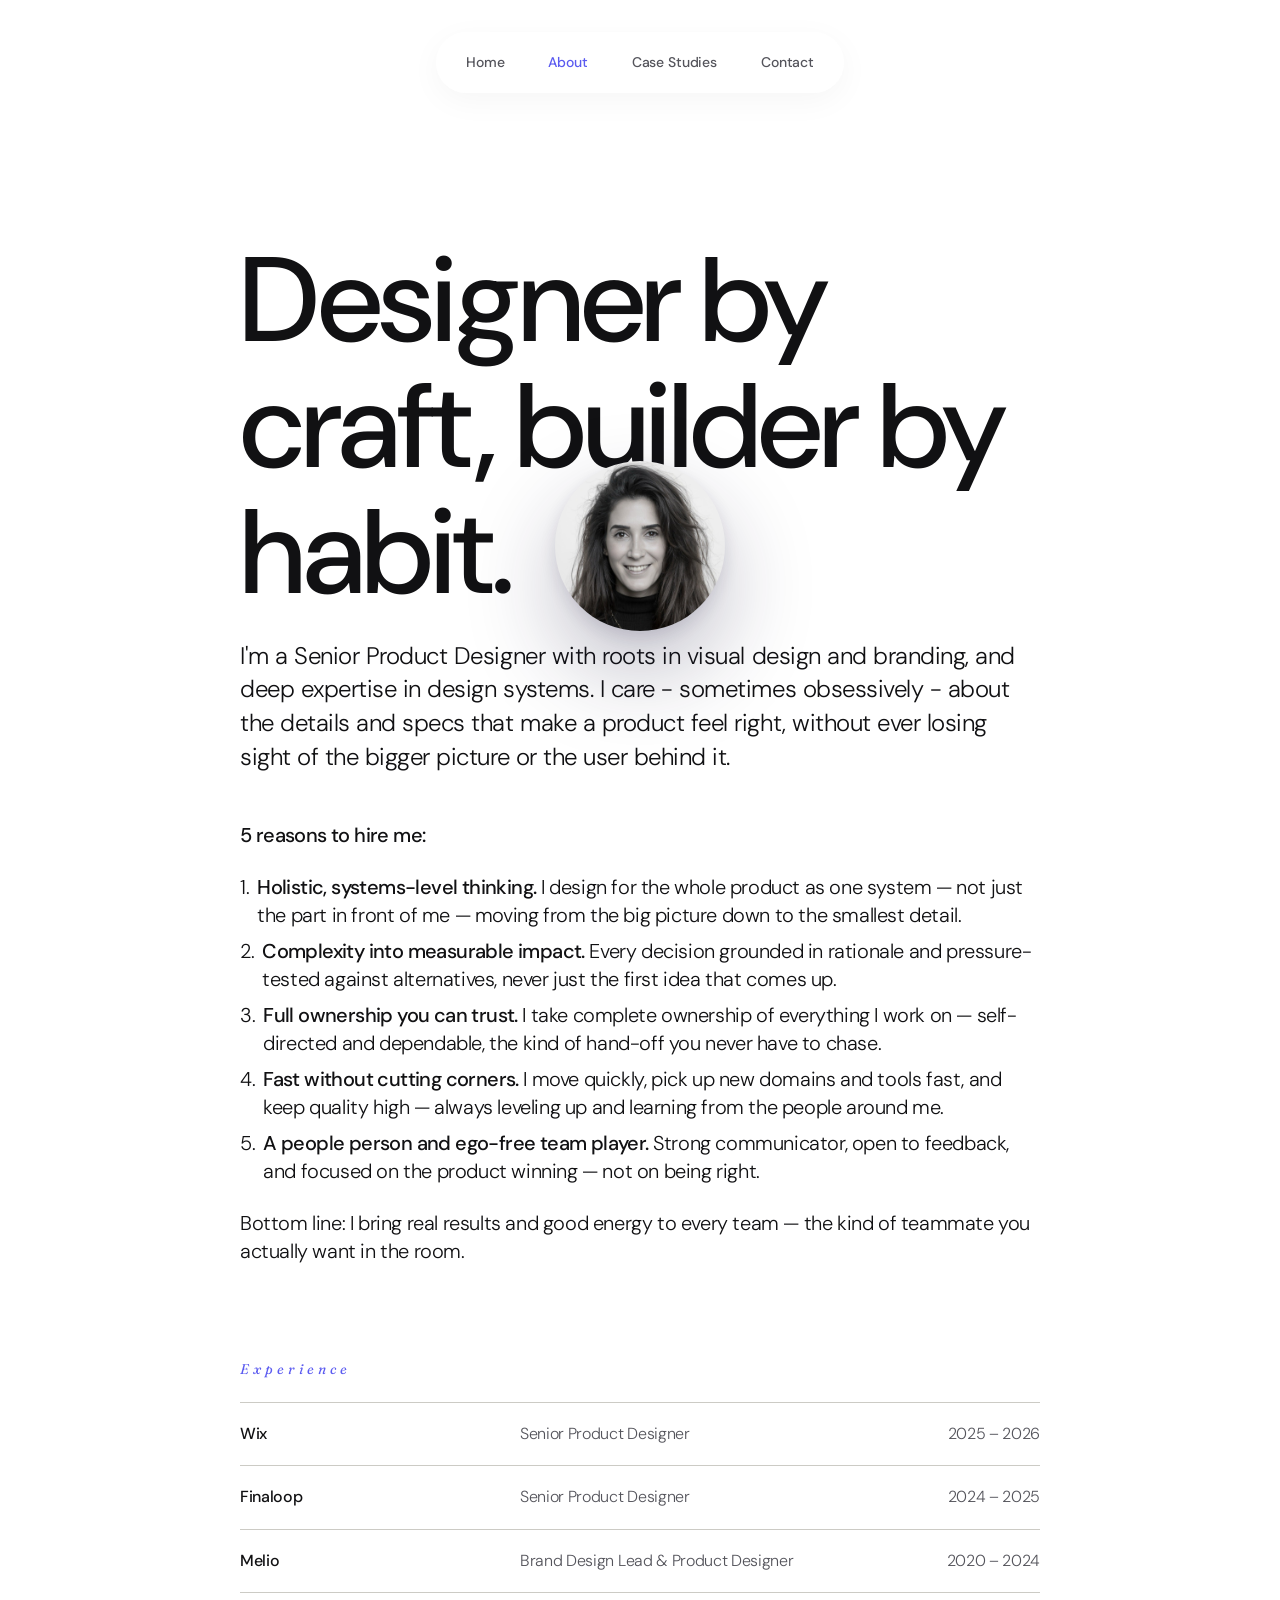
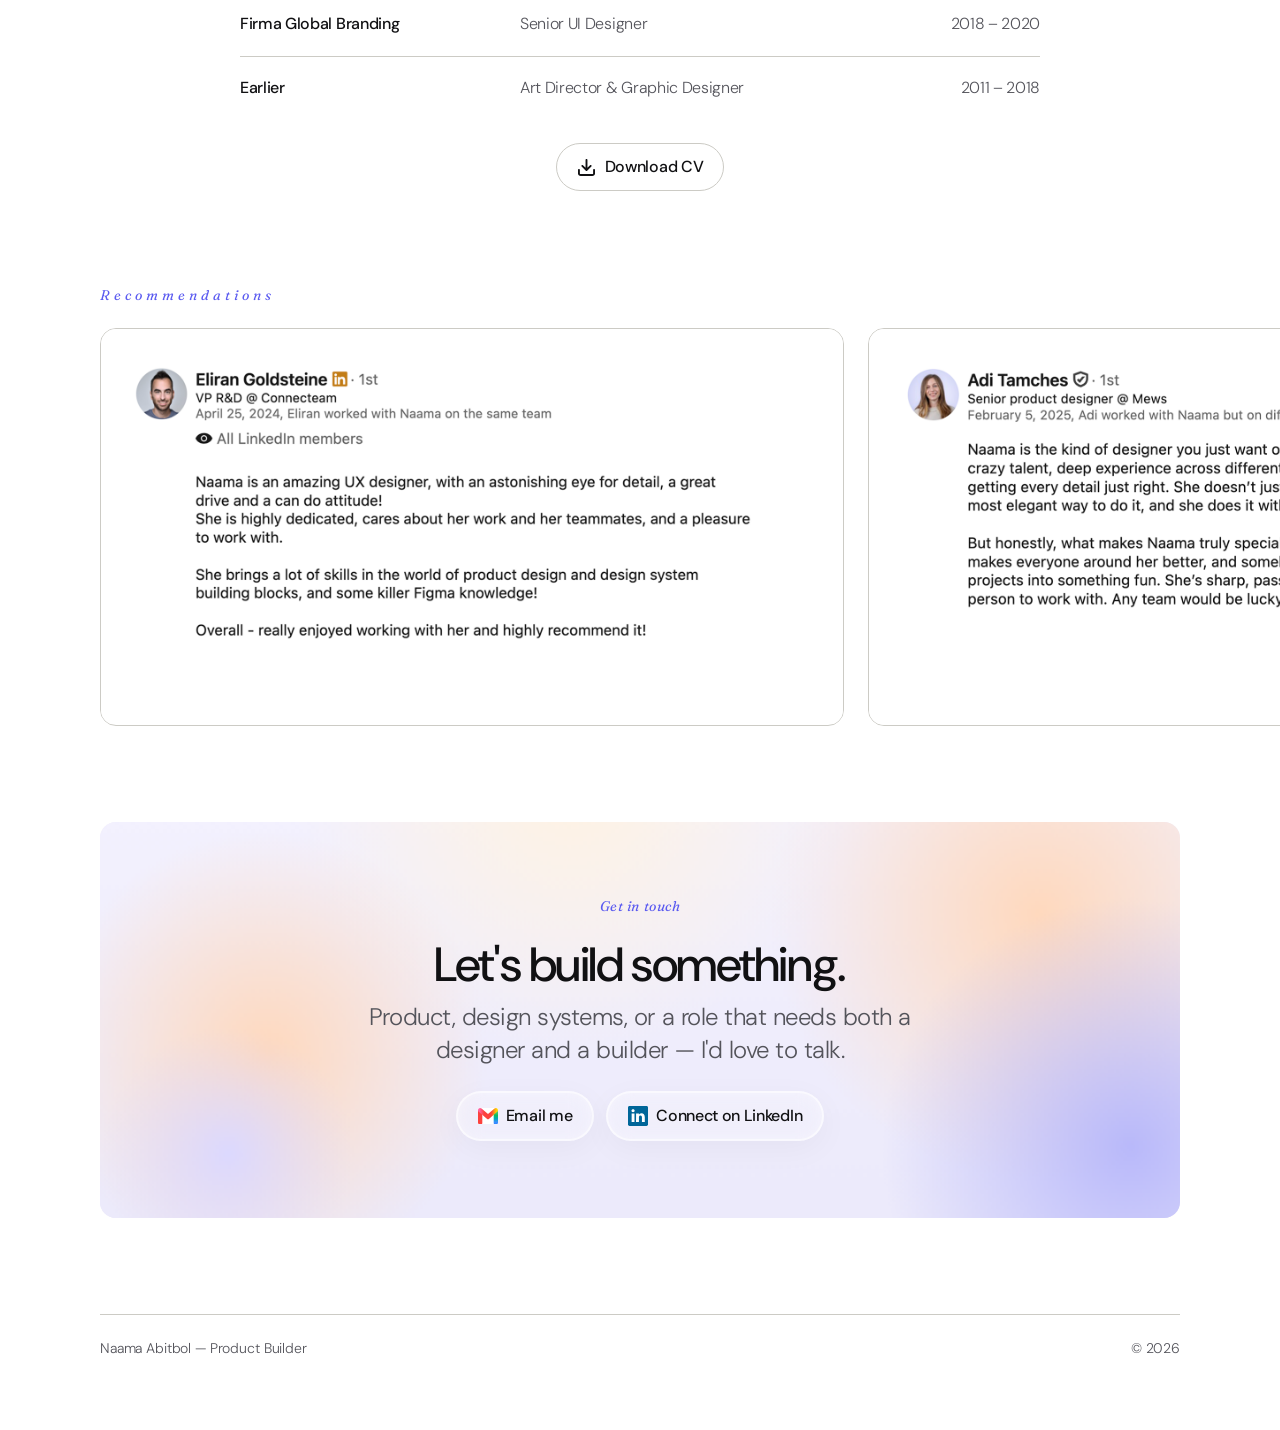
==== commit 2b7dd6ad: "About + Case Studies: drop the serif eyebrow above the headline Remove the "About Me" and "Case Stud" ====
--- a/about.html
+++ b/about.html
@@ -27,7 +27,6 @@
   <!-- About intro -->
   <section class="about-intro">
     <div class="heading-block reveal">
-      <p class="label-serif">About Me</p>
       <h1 class="display-2">Designer by craft, builder by habit.</h1>
       <div class="about-portrait">
         <div class="about-portrait__drag">
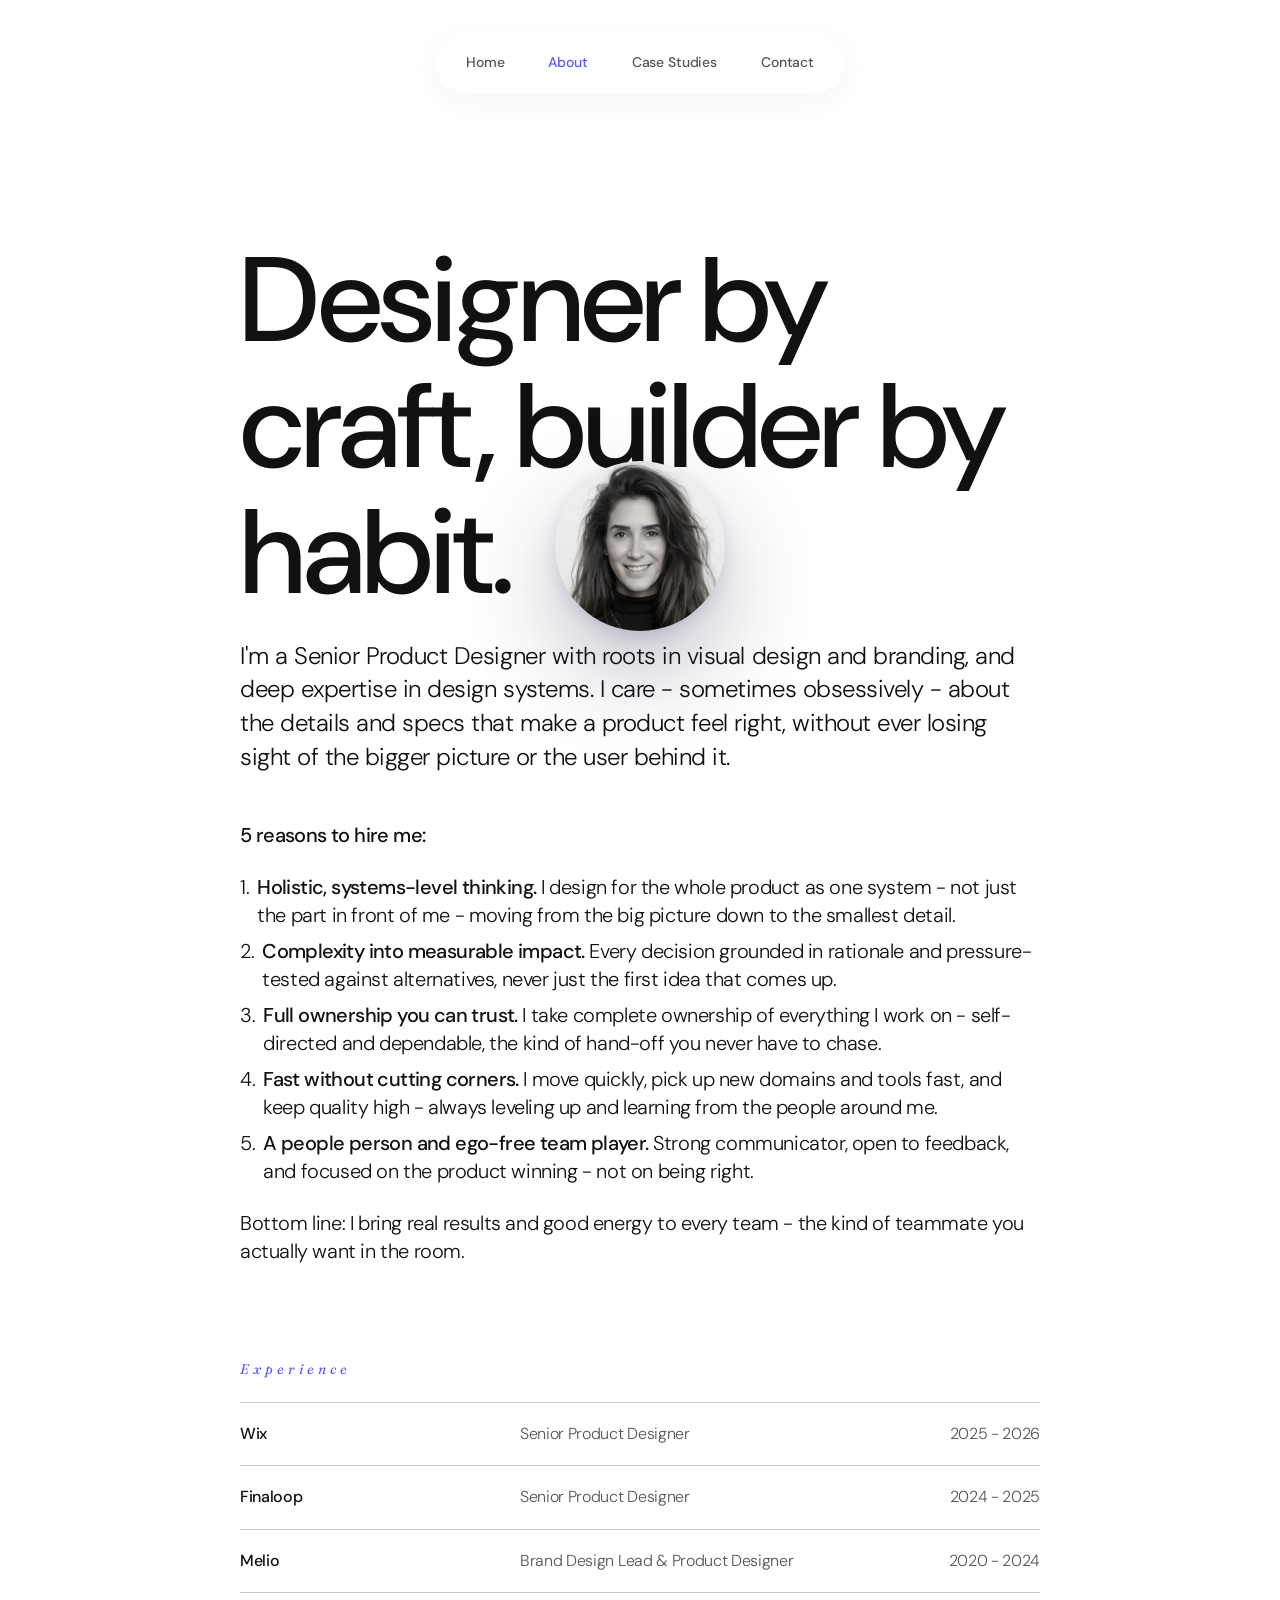
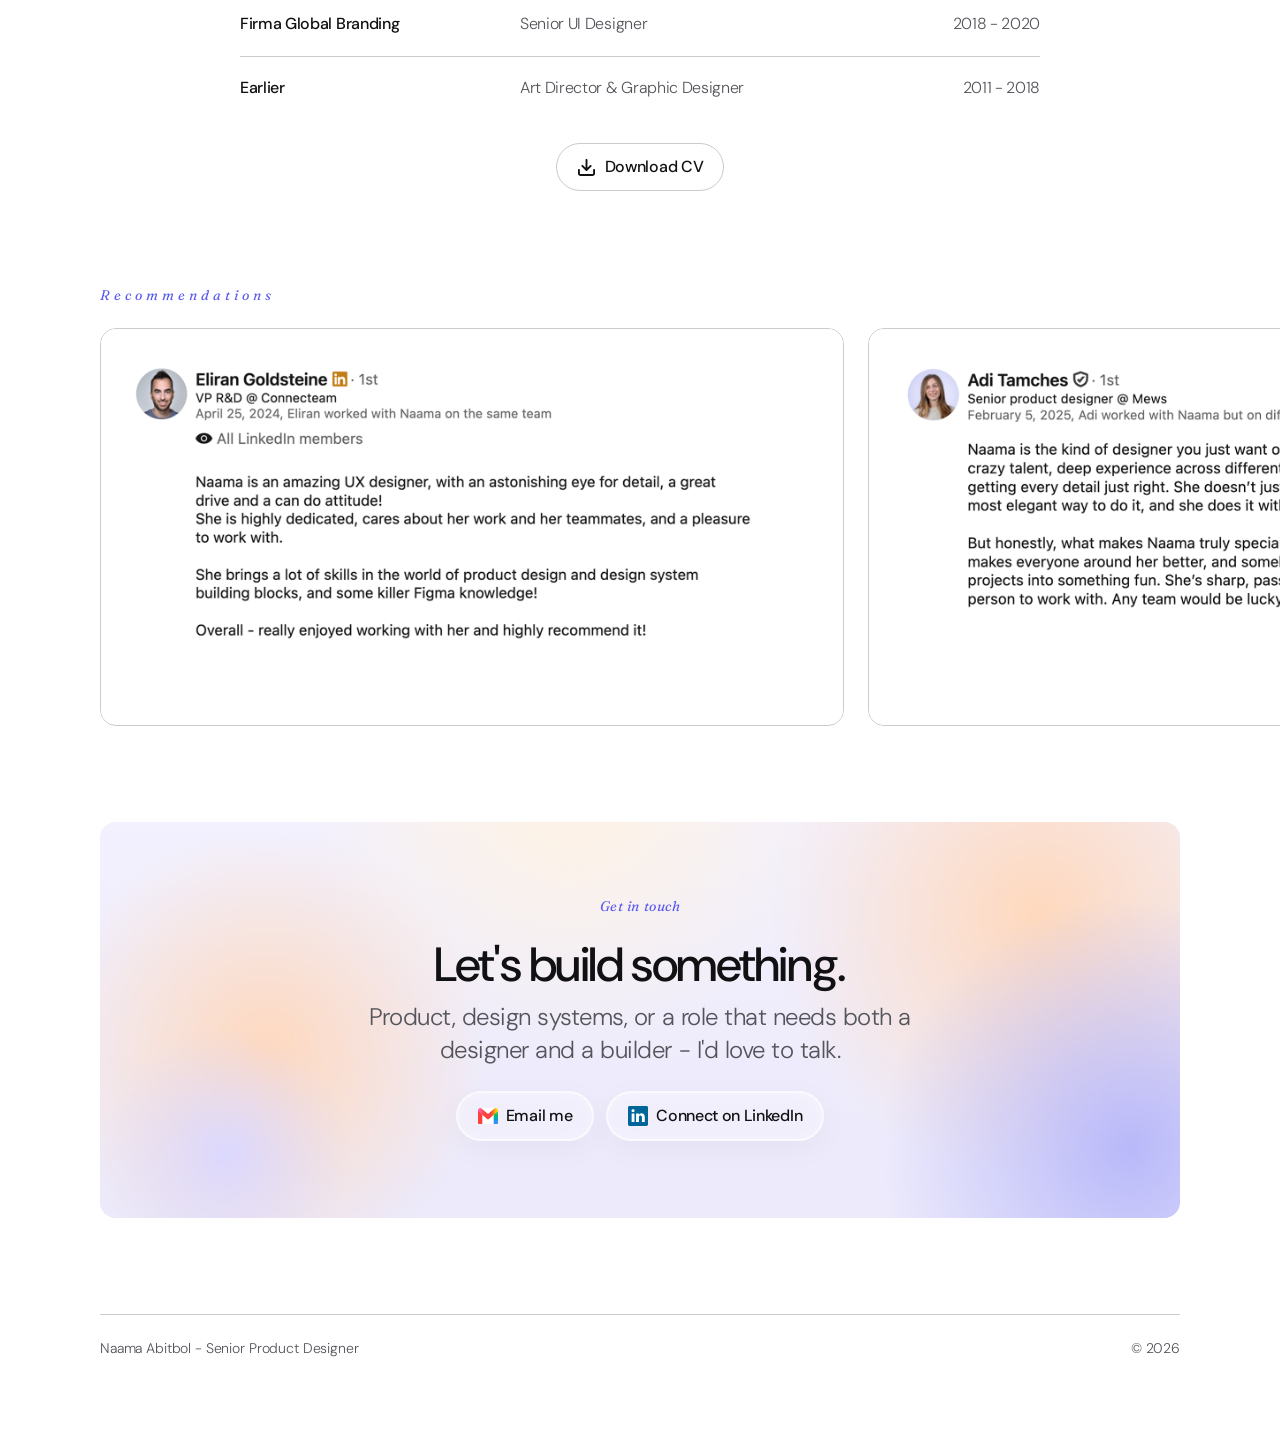
==== commit 3f367ff2: "Rebrand to "Senior Product Designer" + em dashes to hyphens - Replace "Product Builder" with "Senior" ====
--- a/about.html
+++ b/about.html
@@ -3,7 +3,7 @@
 <head>
   <meta charset="UTF-8" />
   <meta name="viewport" content="width=device-width, initial-scale=1.0" />
-  <title>About — Naama Abitbol</title>
+  <title>About - Naama Abitbol</title>
   <link rel="preconnect" href="https://fonts.googleapis.com" />
   <link rel="preconnect" href="https://fonts.gstatic.com" crossorigin />
   <link rel="stylesheet" href="https://fonts.googleapis.com/css2?family=DM+Sans:ital,opsz,wght@0,9..40,300..700;1,9..40,300..700&display=swap" />
@@ -41,7 +41,7 @@
     <div class="numbered-list reveal">
       <div class="list-item">
         <p class="num">1.</p>
-        <p class="text"><strong>Holistic, systems-level thinking.</strong> I design for the whole product as one system — not just the part in front of me — moving from the big picture down to the smallest detail.</p>
+        <p class="text"><strong>Holistic, systems-level thinking.</strong> I design for the whole product as one system - not just the part in front of me - moving from the big picture down to the smallest detail.</p>
       </div>
       <div class="list-item">
         <p class="num">2.</p>
@@ -49,18 +49,18 @@
       </div>
       <div class="list-item">
         <p class="num">3.</p>
-        <p class="text"><strong>Full ownership you can trust.</strong> I take complete ownership of everything I work on — self-directed and dependable, the kind of hand-off you never have to chase.</p>
+        <p class="text"><strong>Full ownership you can trust.</strong> I take complete ownership of everything I work on - self-directed and dependable, the kind of hand-off you never have to chase.</p>
       </div>
       <div class="list-item">
         <p class="num">4.</p>
-        <p class="text"><strong>Fast without cutting corners.</strong> I move quickly, pick up new domains and tools fast, and keep quality high — always leveling up and learning from the people around me.</p>
+        <p class="text"><strong>Fast without cutting corners.</strong> I move quickly, pick up new domains and tools fast, and keep quality high - always leveling up and learning from the people around me.</p>
       </div>
       <div class="list-item">
         <p class="num">5.</p>
-        <p class="text"><strong>A people person and ego-free team player.</strong> Strong communicator, open to feedback, and focused on the product winning — not on being right.</p>
+        <p class="text"><strong>A people person and ego-free team player.</strong> Strong communicator, open to feedback, and focused on the product winning - not on being right.</p>
       </div>
     </div>
-    <p class="body-2 para reveal">Bottom line: I bring real results and good energy to every team — the kind of teammate you actually want in the room.</p>
+    <p class="body-2 para reveal">Bottom line: I bring real results and good energy to every team - the kind of teammate you actually want in the room.</p>
   </section>
 
   <!-- Experience -->
@@ -70,27 +70,27 @@
       <div class="exp-row">
         <p class="company">Wix</p>
         <p class="role">Senior Product Designer</p>
-        <p class="years">2025 – 2026</p>
+        <p class="years">2025 - 2026</p>
       </div>
       <div class="exp-row">
         <p class="company">Finaloop</p>
         <p class="role">Senior Product Designer</p>
-        <p class="years">2024 – 2025</p>
+        <p class="years">2024 - 2025</p>
       </div>
       <div class="exp-row">
         <p class="company">Melio</p>
         <p class="role">Brand Design Lead &amp; Product Designer</p>
-        <p class="years">2020 – 2024</p>
+        <p class="years">2020 - 2024</p>
       </div>
       <div class="exp-row">
         <p class="company">Firma Global Branding</p>
         <p class="role">Senior UI Designer</p>
-        <p class="years">2018 – 2020</p>
+        <p class="years">2018 - 2020</p>
       </div>
       <div class="exp-row">
         <p class="company">Earlier</p>
         <p class="role">Art Director &amp; Graphic Designer</p>
-        <p class="years">2011 – 2018</p>
+        <p class="years">2011 - 2018</p>
       </div>
     </div>
     <a class="btn reveal" href="assets/about/Naama Abitbol_CV.pdf" download="Naama Abitbol_CV.pdf"><span class="btn-icon-20"><img src="assets/shared/icons/download-20.svg" alt="" style="width:16.9px;height:16.9px;" /></span>Download CV</a>
@@ -115,7 +115,7 @@
         <p class="label-serif">Get in touch</p>
         <div class="contact-body">
           <h2 class="h2-med">Let's build something.</h2>
-          <p class="body-1 sub">Product, design systems, or a role that needs both a designer and a builder — I'd love to talk.</p>
+          <p class="body-1 sub">Product, design systems, or a role that needs both a designer and a builder - I'd love to talk.</p>
         </div>
         <div class="contact-actions">
           <a class="btn btn-plain" href="mailto:naamaabut@gmail.com"><span class="btn-icon-20"><img src="assets/shared/icons/logo-gmail.svg?v=2" alt="" /></span>Email me</a>
@@ -129,7 +129,7 @@
   <div class="footer-margin" style="max-width: 1080px; padding-top: var(--xxl);">
     <footer class="footer">
       <div class="footer-inner">
-        <p>Naama Abitbol — Product Builder</p>
+        <p>Naama Abitbol - Senior Product Designer</p>
         <p>© 2026</p>
       </div>
     </footer>
--- a/css/site.css
+++ b/css/site.css
@@ -523,11 +523,12 @@
 /* ============================================================
    Responsive — mobile adaptation from the same tokens
    ============================================================ */
-/* Display is sized for the 1440 frame (240px across a 1344 column). Below that
-   it tracks the viewport at the same ratio so "Product Builder." keeps its
-   two-line break instead of overflowing. */
-@media (max-width: 1440px) {
-  .display { font-size: min(240px, 16.67vw); }
+/* Hero display: "Senior Product Designer." holds a two-line break
+   ("Senior Product" / "Designer.") across every desktop width. 14vw tracks the
+   viewport down to ~900px and caps at 210px on wide monitors; below 900px the
+   mobile sizes (64/48px) take over. */
+@media (min-width: 901px) {
+  .display { font-size: min(210px, 14vw); }
 }
 @media (max-width: 900px) {
   .display { font-size: 64px; letter-spacing: -0.05em; }
